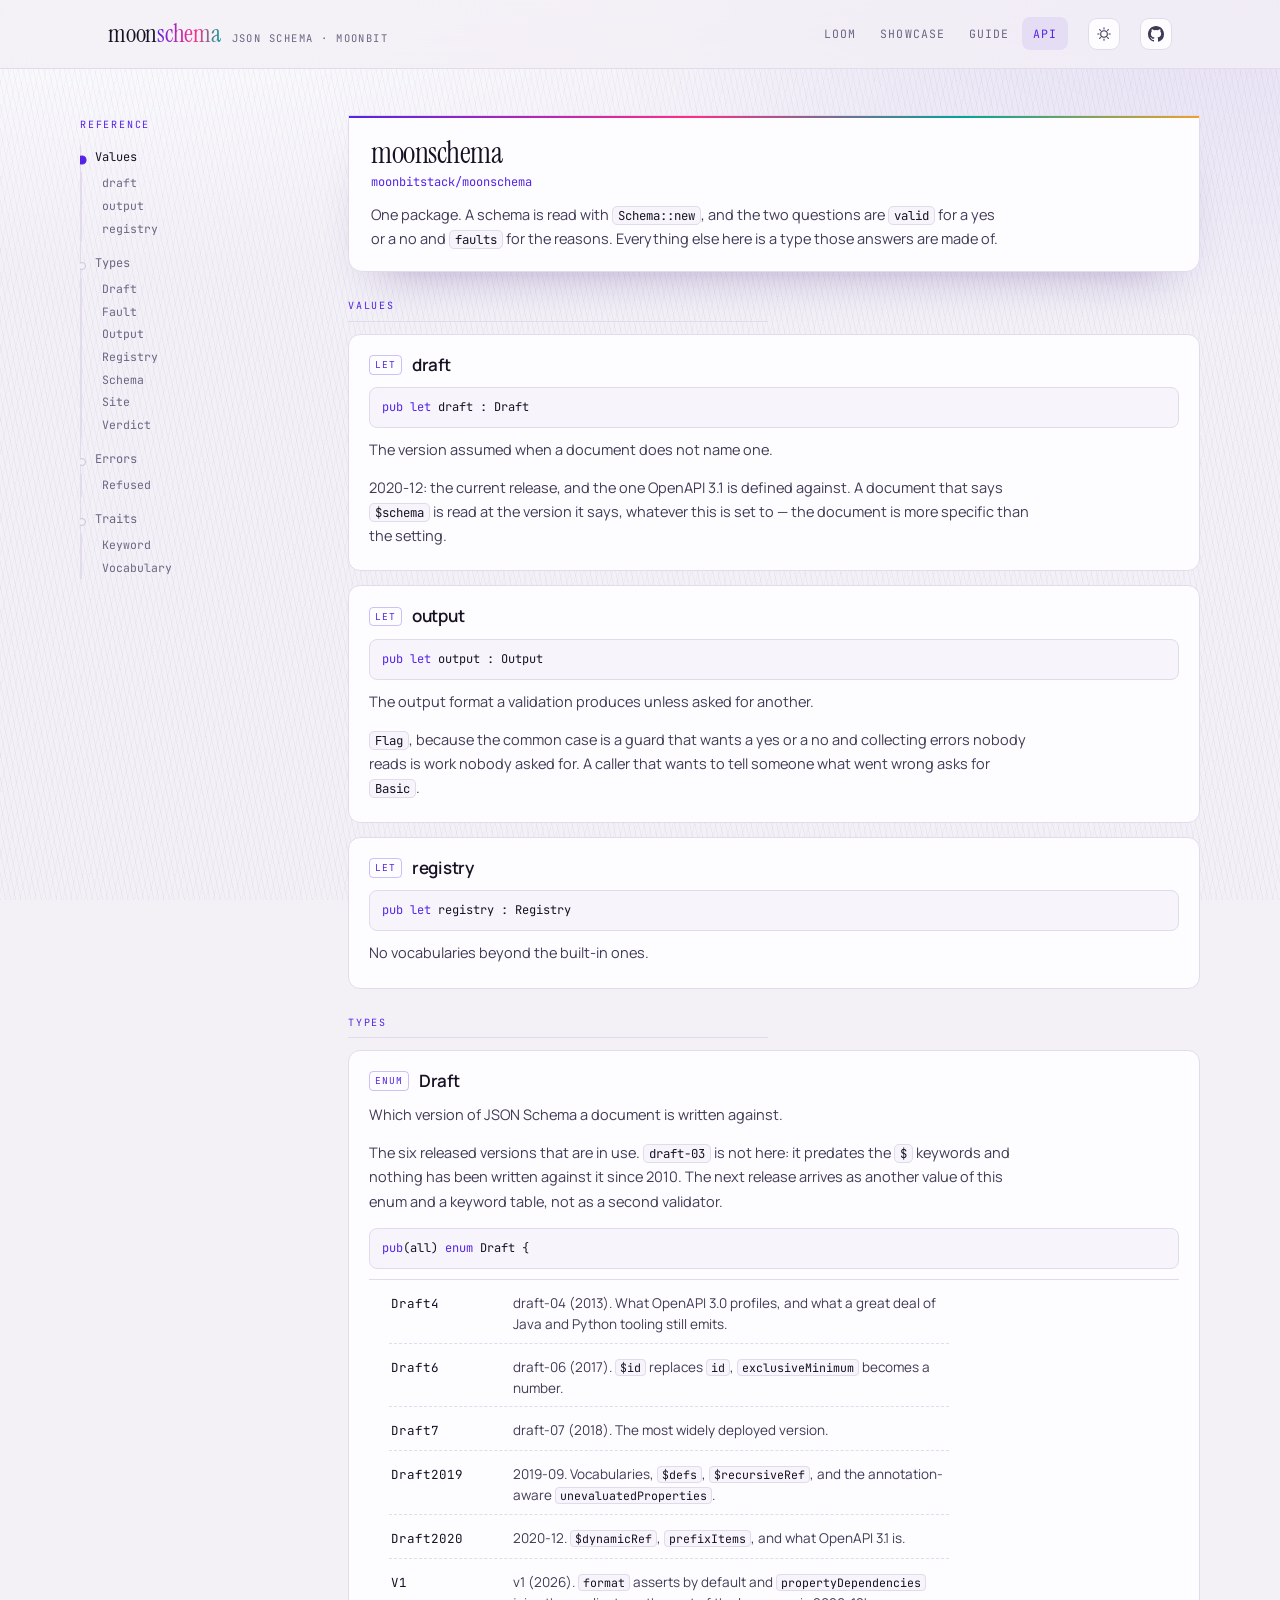
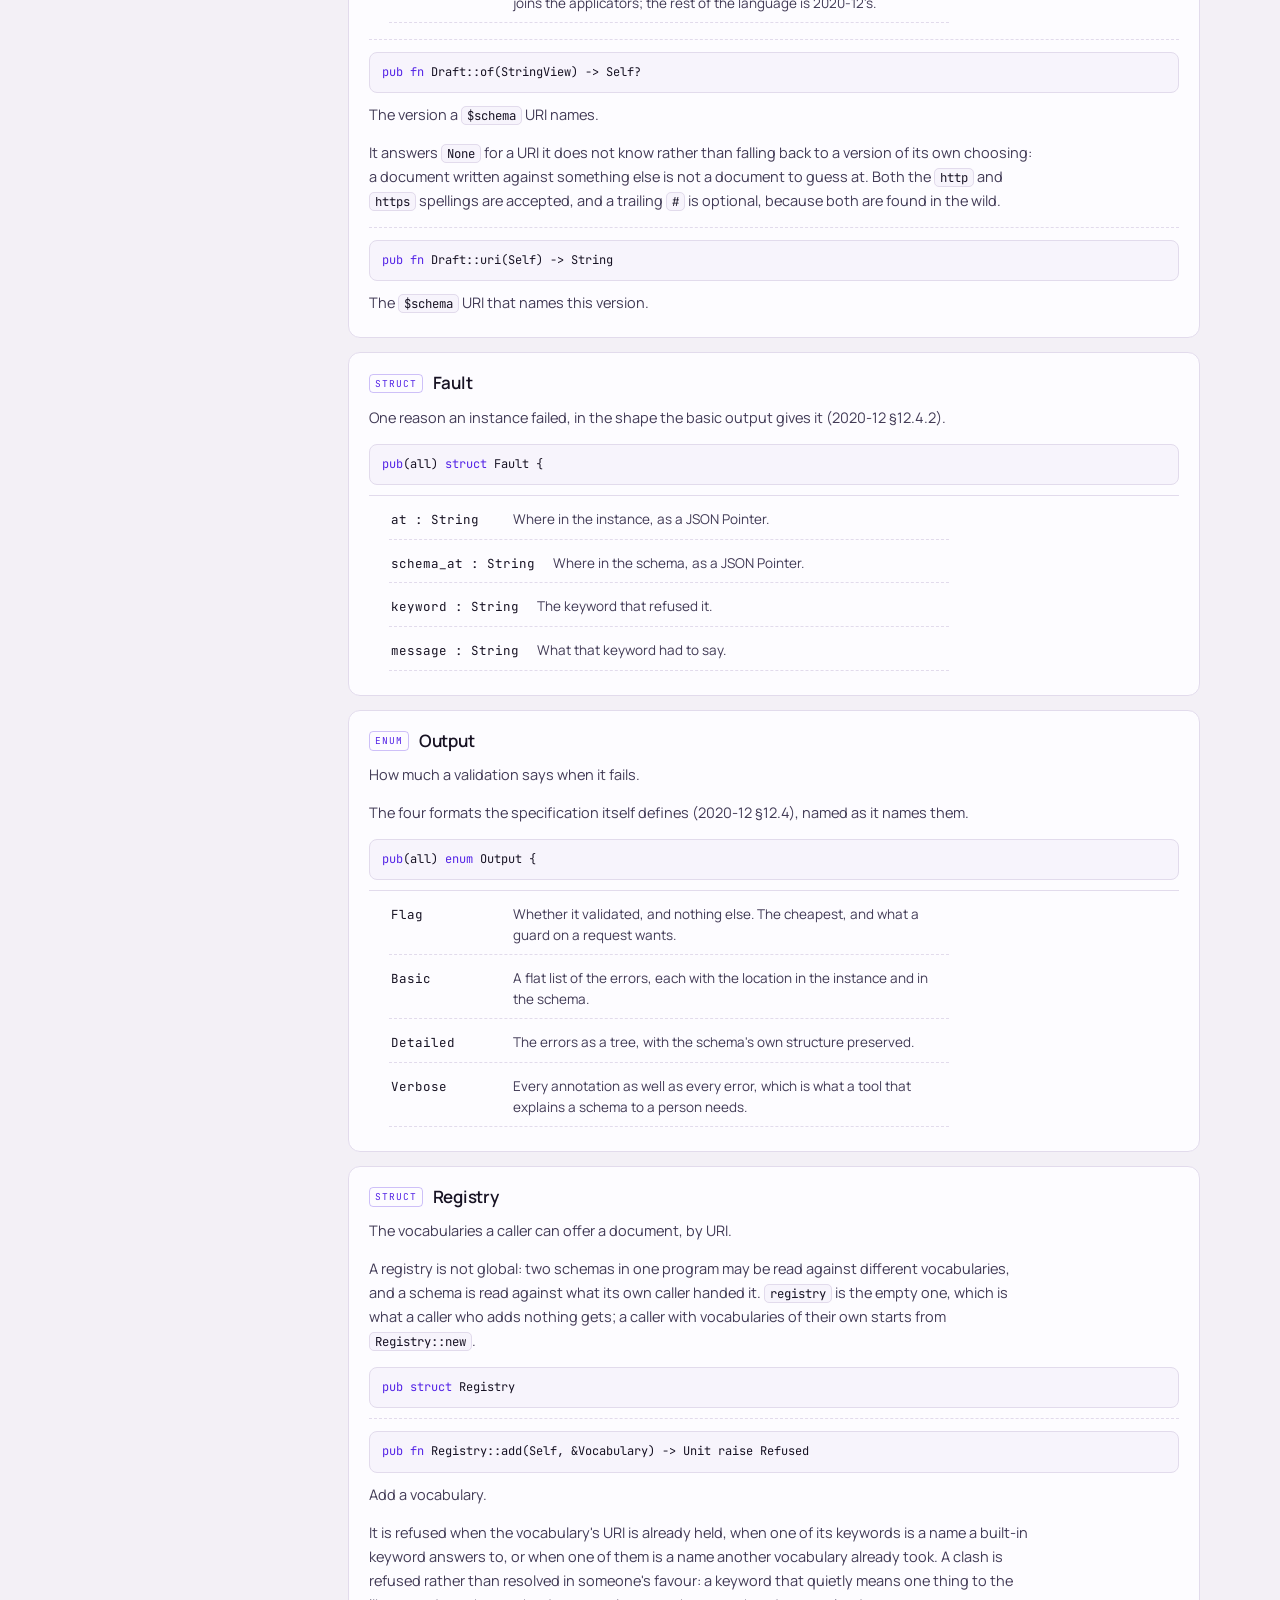
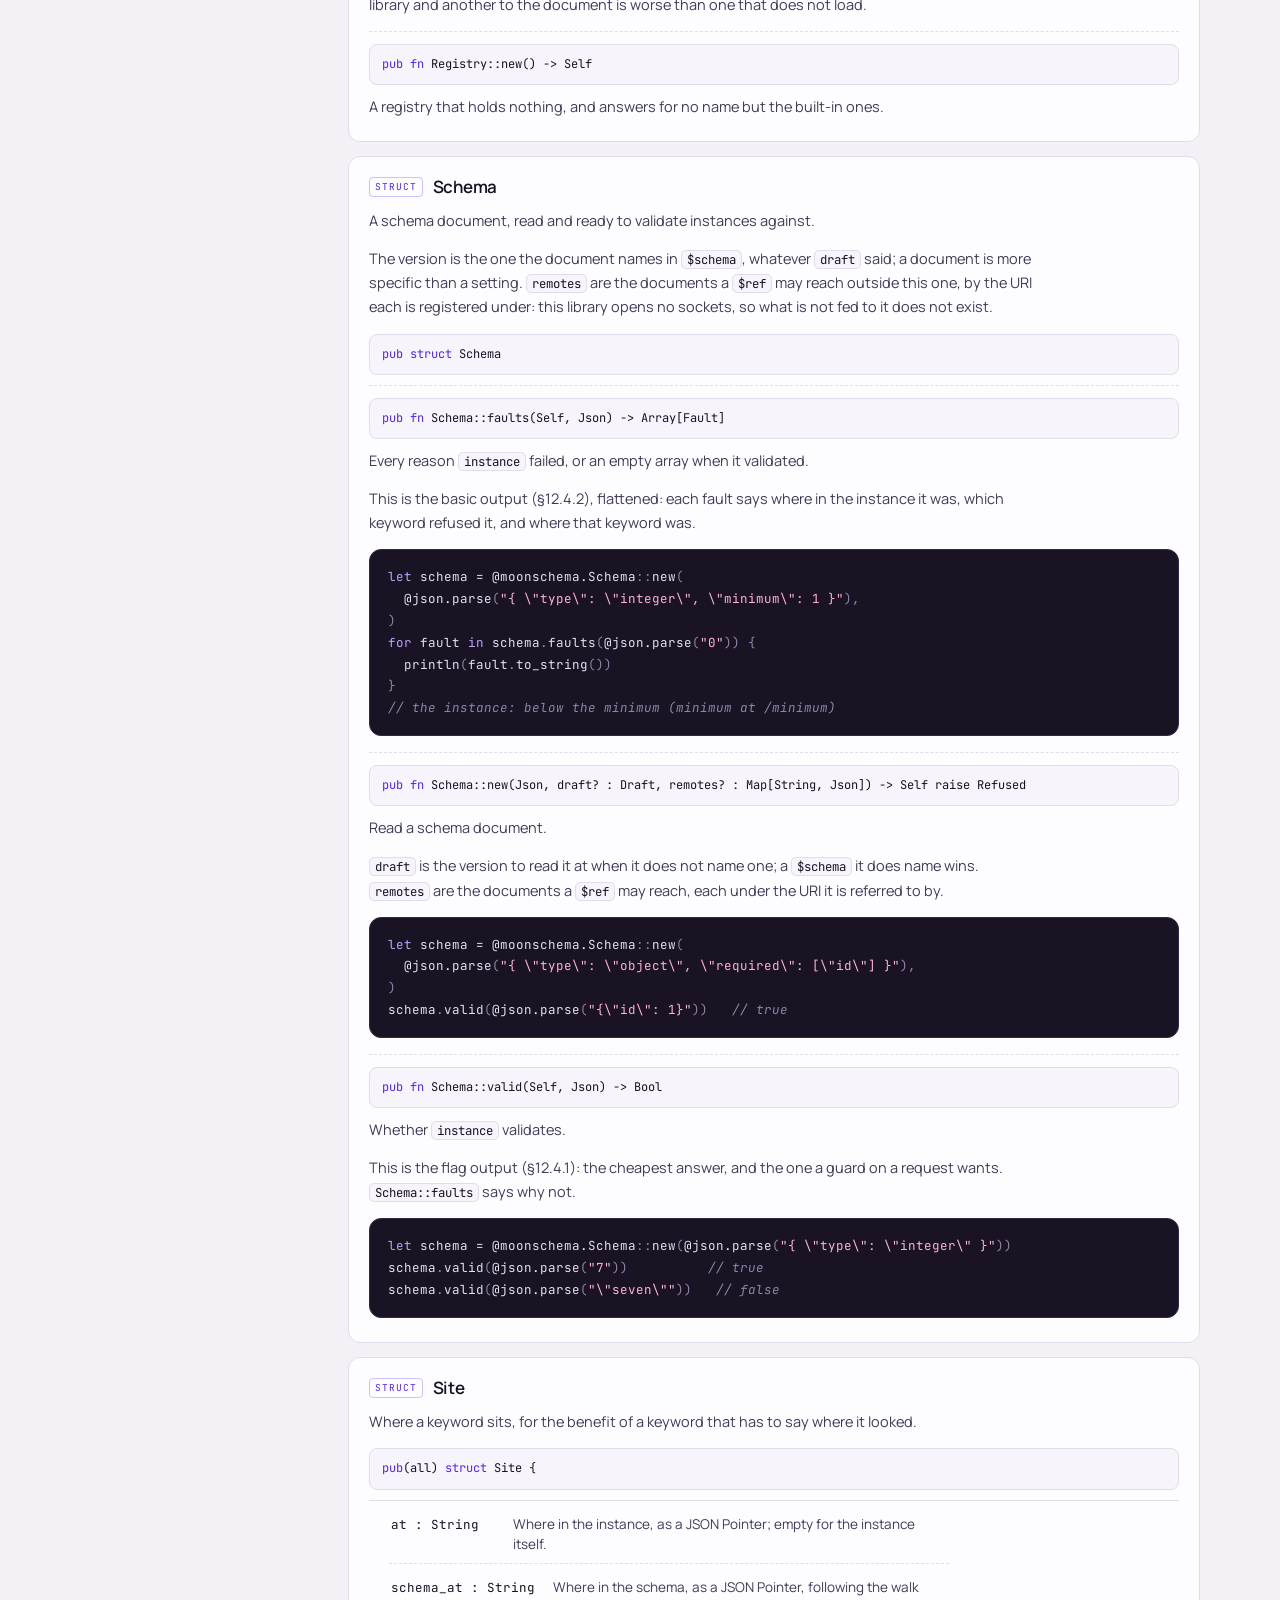
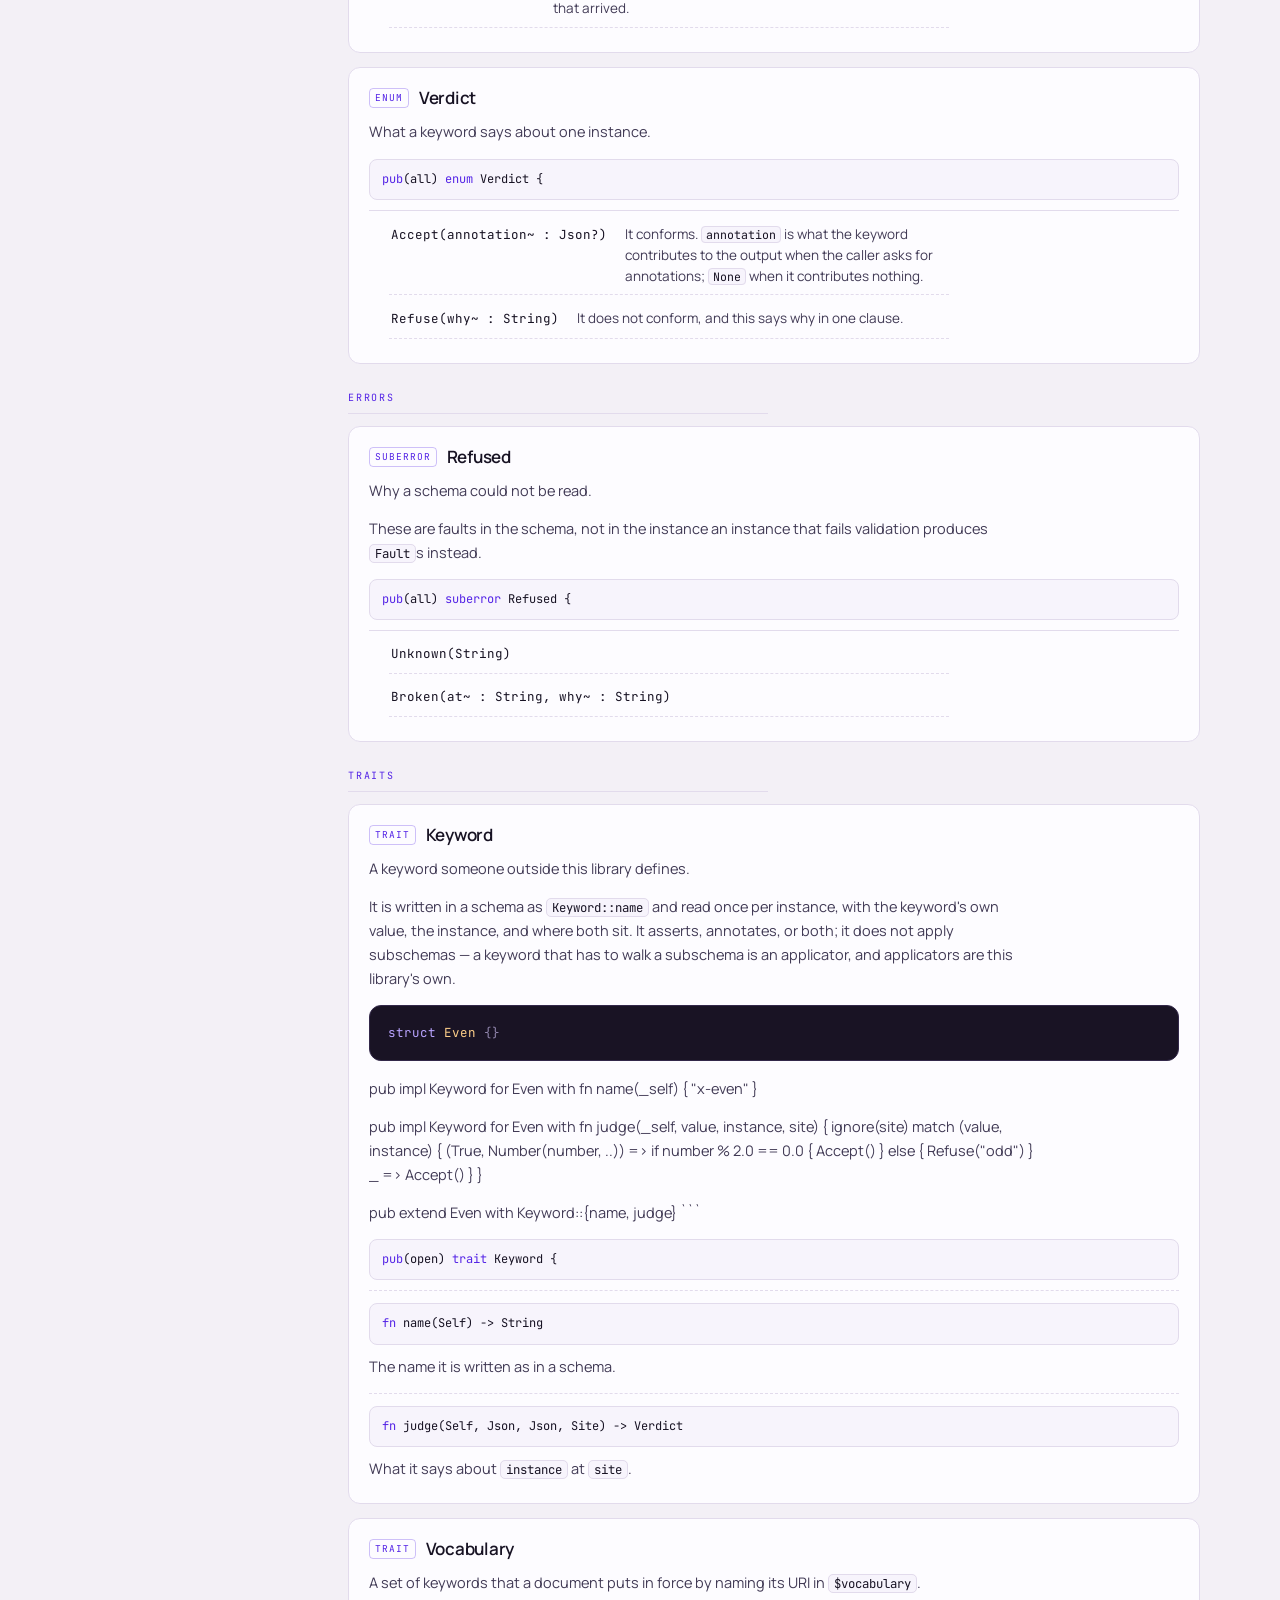
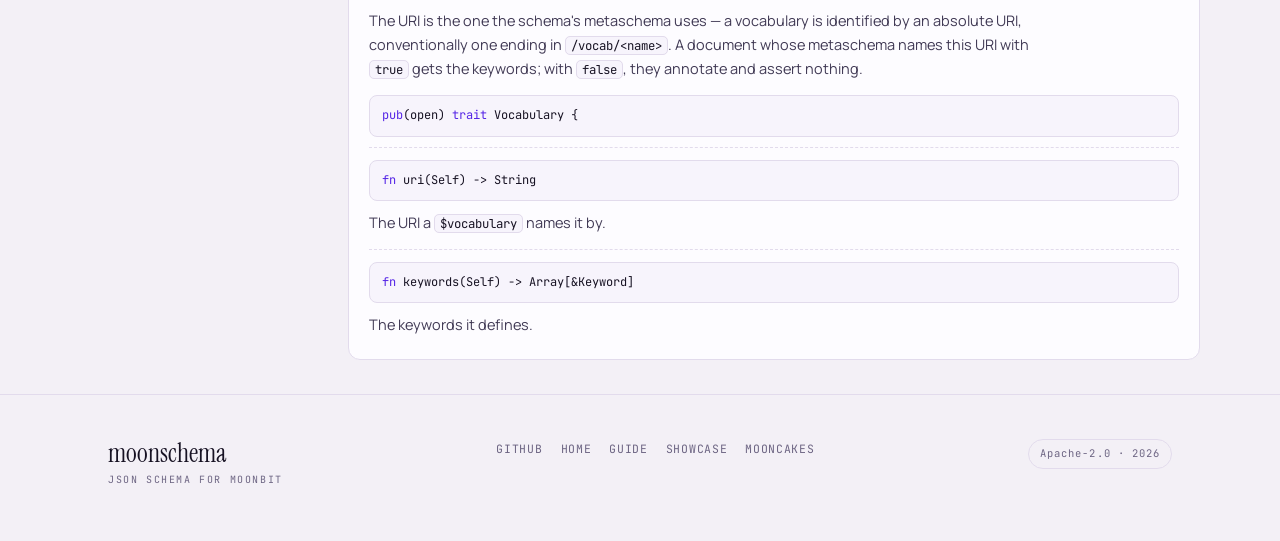
==== docs/api.html @ c01ff057 "feat(moonschema): v1, the release after 2020-12. `Draft::V1`, under both of its IRIs — `https://json" ====
<!doctype html>
<html lang="en">
<head>
<meta charset="utf-8">
<meta name="viewport" content="width=device-width, initial-scale=1">
<title>API reference — moonschema</title>
<meta name="description" content="Every public value, type and method of moonschema, generated from the package interface and its doc comments.">
<link rel="preconnect" href="https://fonts.googleapis.com">
<link rel="preconnect" href="https://fonts.gstatic.com" crossorigin>
<link href="https://fonts.googleapis.com/css2?family=Instrument+Serif:ital@0;1&family=JetBrains+Mono:wght@400;500&family=Manrope:wght@400;500;600&display=swap" rel="stylesheet">
<link rel="icon" href="assets/mark.svg" type="image/svg+xml">
<link rel="stylesheet" href="assets/site.css">
<script type="module" src="assets/scrollbar.js"></script>
<script>try{const t=localStorage.getItem("moonschema-theme");if(t)document.documentElement.dataset.theme=t}catch{}</script>
</head>
<body>

<header class="site">
  <div class="bar">
    <div class="brand">
      <a href="./">moon<i>schema</i></a>
      <small>JSON Schema · MoonBit</small>
    </div>
    <nav class="top" aria-label="Site">
      <a href="./">Loom</a>
      <a href="showcase.html">Showcase</a>
      <a href="guide.html">Guide</a>
      <a href="api.html" aria-current="page">API</a>
    </nav>
    <button class="icon-btn" data-theme-toggle aria-label="Switch theme" title="Switch theme">
      <svg class="sun" viewBox="0 0 24 24" aria-hidden="true"><path d="M12 17a5 5 0 1 1 0-10 5 5 0 0 1 0 10Zm0 2.5v1.8M12 2.7v1.8M21.3 12h-1.8M4.5 12H2.7M18.6 5.4l-1.3 1.3M6.7 17.3l-1.3 1.3M18.6 18.6l-1.3-1.3M6.7 6.7 5.4 5.4" fill="none" stroke="currentColor" stroke-width="1.6" stroke-linecap="round"/></svg>
      <svg class="moon" viewBox="0 0 24 24" aria-hidden="true" hidden><path d="M20 14.5A8.5 8.5 0 0 1 9.5 4a8.5 8.5 0 1 0 10.5 10.5Z" fill="none" stroke="currentColor" stroke-width="1.6" stroke-linejoin="round"/></svg>
    </button>
    <a class="icon-btn" href="https://github.com/moonbitstack/moonschema" aria-label="Source on GitHub" title="Source on GitHub">
      <svg viewBox="0 0 16 16" aria-hidden="true"><path d="M8 0C3.58 0 0 3.58 0 8a8 8 0 0 0 5.47 7.59c.4.07.55-.17.55-.38v-1.33c-2.23.48-2.7-1.07-2.7-1.07-.36-.92-.89-1.17-.89-1.17-.73-.5.06-.49.06-.49.8.06 1.23.83 1.23.83.72 1.22 1.88.87 2.34.66.07-.52.28-.87.5-1.07-1.78-.2-3.65-.89-3.65-3.95 0-.87.31-1.59.82-2.15-.08-.2-.36-1.02.08-2.12 0 0 .67-.21 2.2.82a7.6 7.6 0 0 1 4 0c1.53-1.04 2.2-.82 2.2-.82.44 1.1.16 1.92.08 2.12.51.56.82 1.27.82 2.15 0 3.07-1.87 3.75-3.65 3.95.29.25.54.73.54 1.48v2.2c0 .21.15.46.55.38A8 8 0 0 0 16 8c0-4.42-3.58-8-8-8Z"/></svg>
    </a>
  </div>
</header>

<main class="wrap doc">

  <aside class="toc" aria-label="Contents">
    <p class="label">Reference</p>
    <ol>
<li><a href="#values">Values</a><ol class="sub">
<li><a href="#value-draft">draft</a></li>
<li><a href="#value-output">output</a></li>
<li><a href="#value-registry">registry</a></li>
</ol></li>
<li><a href="#types">Types</a><ol class="sub">
<li><a href="#draft">Draft</a></li>
<li><a href="#fault">Fault</a></li>
<li><a href="#output">Output</a></li>
<li><a href="#registry">Registry</a></li>
<li><a href="#schema">Schema</a></li>
<li><a href="#site">Site</a></li>
<li><a href="#verdict">Verdict</a></li>
</ol></li>
<li><a href="#errors">Errors</a><ol class="sub">
<li><a href="#refused">Refused</a></li>
</ol></li>
<li><a href="#traits">Traits</a><ol class="sub">
<li><a href="#keyword">Keyword</a></li>
<li><a href="#vocabulary">Vocabulary</a></li>
</ol></li>
    </ol>
  </aside>

  <div class="page">

    <div class="api-band">
      <h2>moonschema</h2>
      <div class="route">moonbitstack/moonschema</div>
      <p>
        One package. A schema is read with <code>Schema::new</code>, and the two questions are
        <code>valid</code> for a yes or a no and <code>faults</code> for the reasons. Everything
        else here is a type those answers are made of.
      </p>
    </div>

<div class="kind-group"><p class="g" id="values">Values</p>
<div class="entry" id="value-draft">
<h3><span class="kind">let</span>draft</h3>
<div class="sig"><span class="k">pub</span> <span class="k">let</span> draft : Draft</div>
<p>The version assumed when a document does not name one.</p><p>2020-12: the current release, and the one OpenAPI 3.1 is defined against. A document that says <code>$schema</code> is read at the version it says, whatever this is set to — the document is more specific than the setting.</p>
</div>
<div class="entry" id="value-output">
<h3><span class="kind">let</span>output</h3>
<div class="sig"><span class="k">pub</span> <span class="k">let</span> output : Output</div>
<p>The output format a validation produces unless asked for another.</p><p><code>Flag</code>, because the common case is a guard that wants a yes or a no and collecting errors nobody reads is work nobody asked for. A caller that wants to tell someone what went wrong asks for <code>Basic</code>.</p>
</div>
<div class="entry" id="value-registry">
<h3><span class="kind">let</span>registry</h3>
<div class="sig"><span class="k">pub</span> <span class="k">let</span> registry : Registry</div>
<p>No vocabularies beyond the built-in ones.</p>
</div>
</div>
<div class="kind-group"><p class="g" id="types">Types</p>
<div class="entry" id="draft">
<h3><span class="kind">enum</span>Draft</h3>
<p>Which version of JSON Schema a document is written against.</p><p>The six released versions that are in use. <code>draft-03</code> is not here: it predates the <code>$</code> keywords and nothing has been written against it since 2010. The next release arrives as another value of this enum and a keyword table, not as a second validator.</p>
<div class="sig"><span class="k">pub</span>(all) <span class="k">enum</span> Draft {</div>
<ul class="variants"><li>Draft4<small>draft-04 (2013). What OpenAPI 3.0 profiles, and what a great deal of Java and Python tooling still emits.</small></li><li>Draft6<small>draft-06 (2017). <code>$id</code> replaces <code>id</code>, <code>exclusiveMinimum</code> becomes a number.</small></li><li>Draft7<small>draft-07 (2018). The most widely deployed version.</small></li><li>Draft2019<small>2019-09. Vocabularies, <code>$defs</code>, <code>$recursiveRef</code>, and the annotation-aware <code>unevaluatedProperties</code>.</small></li><li>Draft2020<small>2020-12. <code>$dynamicRef</code>, <code>prefixItems</code>, and what OpenAPI 3.1 is.</small></li><li>V1<small>v1 (2026). <code>format</code> asserts by default and <code>propertyDependencies</code> joins the applicators; the rest of the language is 2020-12's.</small></li></ul>
<div class="member" id="draft-of"><div class="sig"><span class="k">pub</span> <span class="k">fn</span> Draft::of(StringView) -&gt; Self?</div><p>The version a <code>$schema</code> URI names.</p><p>It answers <code>None</code> for a URI it does not know rather than falling back to a version of its own choosing: a document written against something else is not a document to guess at. Both the <code>http</code> and <code>https</code> spellings are accepted, and a trailing <code>#</code> is optional, because both are found in the wild.</p></div>
<div class="member" id="draft-uri"><div class="sig"><span class="k">pub</span> <span class="k">fn</span> Draft::uri(Self) -&gt; String</div><p>The <code>$schema</code> URI that names this version.</p></div>
</div>
<div class="entry" id="fault">
<h3><span class="kind">struct</span>Fault</h3>
<p>One reason an instance failed, in the shape the basic output gives it (2020-12 §12.4.2).</p>
<div class="sig"><span class="k">pub</span>(all) <span class="k">struct</span> Fault {</div>
<ul class="variants"><li>at : String<small>Where in the instance, as a JSON Pointer.</small></li><li>schema_at : String<small>Where in the schema, as a JSON Pointer.</small></li><li>keyword : String<small>The keyword that refused it.</small></li><li>message : String<small>What that keyword had to say.</small></li></ul>
</div>
<div class="entry" id="output">
<h3><span class="kind">enum</span>Output</h3>
<p>How much a validation says when it fails.</p><p>The four formats the specification itself defines (2020-12 §12.4), named as it names them.</p>
<div class="sig"><span class="k">pub</span>(all) <span class="k">enum</span> Output {</div>
<ul class="variants"><li>Flag<small>Whether it validated, and nothing else. The cheapest, and what a guard on a request wants.</small></li><li>Basic<small>A flat list of the errors, each with the location in the instance and in the schema.</small></li><li>Detailed<small>The errors as a tree, with the schema's own structure preserved.</small></li><li>Verbose<small>Every annotation as well as every error, which is what a tool that explains a schema to a person needs.</small></li></ul>
</div>
<div class="entry" id="registry">
<h3><span class="kind">struct</span>Registry</h3>
<p>The vocabularies a caller can offer a document, by URI.</p><p>A registry is not global: two schemas in one program may be read against different vocabularies, and a schema is read against what its own caller handed it. <code>registry</code> is the empty one, which is what a caller who adds nothing gets; a caller with vocabularies of their own starts from <code>Registry::new</code>.</p>
<div class="sig"><span class="k">pub</span> <span class="k">struct</span> Registry</div>
<div class="member" id="registry-add"><div class="sig"><span class="k">pub</span> <span class="k">fn</span> Registry::add(Self, &amp;Vocabulary) -&gt; Unit raise Refused</div><p>Add a vocabulary.</p><p>It is refused when the vocabulary's URI is already held, when one of its keywords is a name a built-in keyword answers to, or when one of them is a name another vocabulary already took. A clash is refused rather than resolved in someone's favour: a keyword that quietly means one thing to the library and another to the document is worse than one that does not load.</p></div>
<div class="member" id="registry-new"><div class="sig"><span class="k">pub</span> <span class="k">fn</span> Registry::new() -&gt; Self</div><p>A registry that holds nothing, and answers for no name but the built-in ones.</p></div>
</div>
<div class="entry" id="schema">
<h3><span class="kind">struct</span>Schema</h3>
<p>A schema document, read and ready to validate instances against.</p><p>The version is the one the document names in <code>$schema</code>, whatever <code>draft</code> said; a document is more specific than a setting. <code>remotes</code> are the documents a <code>$ref</code> may reach outside this one, by the URI each is registered under: this library opens no sockets, so what is not fed to it does not exist.</p>
<div class="sig"><span class="k">pub</span> <span class="k">struct</span> Schema</div>
<div class="member" id="schema-faults"><div class="sig"><span class="k">pub</span> <span class="k">fn</span> Schema::faults(Self, Json) -&gt; Array[Fault]</div><p>Every reason <code>instance</code> failed, or an empty array when it validated.</p><p>This is the basic output (§12.4.2), flattened: each fault says where in the instance it was, which keyword refused it, and where that keyword was.</p><pre data-lang="moonbit">let schema = @moonschema.Schema::new(
  @json.parse("{ \"type\": \"integer\", \"minimum\": 1 }"),
)
for fault in schema.faults(@json.parse("0")) {
  println(fault.to_string())
}
// the instance: below the minimum (minimum at /minimum)</pre></div>
<div class="member" id="schema-new"><div class="sig"><span class="k">pub</span> <span class="k">fn</span> Schema::new(Json, draft? : Draft, remotes? : Map[String, Json]) -&gt; Self raise Refused</div><p>Read a schema document.</p><p><code>draft</code> is the version to read it at when it does not name one; a <code>$schema</code> it does name wins. <code>remotes</code> are the documents a <code>$ref</code> may reach, each under the URI it is referred to by.</p><pre data-lang="moonbit">let schema = @moonschema.Schema::new(
  @json.parse("{ \"type\": \"object\", \"required\": [\"id\"] }"),
)
schema.valid(@json.parse("{\"id\": 1}"))   // true</pre></div>
<div class="member" id="schema-valid"><div class="sig"><span class="k">pub</span> <span class="k">fn</span> Schema::valid(Self, Json) -&gt; Bool</div><p>Whether <code>instance</code> validates.</p><p>This is the flag output (§12.4.1): the cheapest answer, and the one a guard on a request wants. <code>Schema::faults</code> says why not.</p><pre data-lang="moonbit">let schema = @moonschema.Schema::new(@json.parse("{ \"type\": \"integer\" }"))
schema.valid(@json.parse("7"))          // true
schema.valid(@json.parse("\"seven\""))   // false</pre></div>
</div>
<div class="entry" id="site">
<h3><span class="kind">struct</span>Site</h3>
<p>Where a keyword sits, for the benefit of a keyword that has to say where it looked.</p>
<div class="sig"><span class="k">pub</span>(all) <span class="k">struct</span> Site {</div>
<ul class="variants"><li>at : String<small>Where in the instance, as a JSON Pointer; empty for the instance itself.</small></li><li>schema_at : String<small>Where in the schema, as a JSON Pointer, following the walk that arrived.</small></li></ul>
</div>
<div class="entry" id="verdict">
<h3><span class="kind">enum</span>Verdict</h3>
<p>What a keyword says about one instance.</p>
<div class="sig"><span class="k">pub</span>(all) <span class="k">enum</span> Verdict {</div>
<ul class="variants"><li>Accept(annotation~ : Json?)<small>It conforms. <code>annotation</code> is what the keyword contributes to the output when the caller asks for annotations; <code>None</code> when it contributes nothing.</small></li><li>Refuse(why~ : String)<small>It does not conform, and this says why in one clause.</small></li></ul>
</div>
</div>
<div class="kind-group"><p class="g" id="errors">Errors</p>
<div class="entry" id="refused">
<h3><span class="kind">suberror</span>Refused</h3>
<p>Why a schema could not be read.</p><p>These are faults in the schema, not in the instance an instance that fails validation produces <code>Fault</code>s instead.</p>
<div class="sig"><span class="k">pub</span>(all) <span class="k">suberror</span> Refused {</div>
<ul class="variants"><li>Unknown(String)</li><li>Broken(at~ : String, why~ : String)</li></ul>
</div>
</div>
<div class="kind-group"><p class="g" id="traits">Traits</p>
<div class="entry" id="keyword">
<h3><span class="kind">trait</span>Keyword</h3>
<p>A keyword someone outside this library defines.</p><p>It is written in a schema as <code>Keyword::name</code> and read once per instance, with the keyword's own value, the instance, and where both sit. It asserts, annotates, or both; it does not apply subschemas — a keyword that has to walk a subschema is an applicator, and applicators are this library's own.</p><pre data-lang="moonbit">struct Even {}</pre><p>pub impl Keyword for Even with fn name(_self) { "x-even" }</p><p>pub impl Keyword for Even with fn judge(_self, value, instance, site) { ignore(site) match (value, instance) { (True, Number(number, ..)) =&gt; if number % 2.0 == 0.0 { Accept() } else { Refuse("odd") } _ =&gt; Accept() } }</p><p>pub extend Even with Keyword::{name, judge} ```</p>
<div class="sig"><span class="k">pub</span>(open) <span class="k">trait</span> Keyword {</div>
<div class="member" id="keyword-name"><div class="sig"><span class="k">fn</span> name(Self) -&gt; String</div><p>The name it is written as in a schema.</p></div>
<div class="member" id="keyword-judge"><div class="sig"><span class="k">fn</span> judge(Self, Json, Json, Site) -&gt; Verdict</div><p>What it says about <code>instance</code> at <code>site</code>.</p></div>
</div>
<div class="entry" id="vocabulary">
<h3><span class="kind">trait</span>Vocabulary</h3>
<p>A set of keywords that a document puts in force by naming its URI in <code>$vocabulary</code>.</p><p>The URI is the one the schema's metaschema uses — a vocabulary is identified by an absolute URI, conventionally one ending in <code>/vocab/&lt;name&gt;</code>. A document whose metaschema names this URI with <code>true</code> gets the keywords; with <code>false</code>, they annotate and assert nothing.</p>
<div class="sig"><span class="k">pub</span>(open) <span class="k">trait</span> Vocabulary {</div>
<div class="member" id="vocabulary-uri"><div class="sig"><span class="k">fn</span> uri(Self) -&gt; String</div><p>The URI a <code>$vocabulary</code> names it by.</p></div>
<div class="member" id="vocabulary-keywords"><div class="sig"><span class="k">fn</span> keywords(Self) -&gt; Array[&amp;Keyword]</div><p>The keywords it defines.</p></div>
</div>
</div>

  </div>
</main>

<footer class="site">
  <div class="wrap foot">
    <div><div class="mark">moonschema<small>JSON Schema for MoonBit</small></div></div>
    <nav aria-label="Footer">
      <a href="https://github.com/moonbitstack/moonschema">GitHub</a>
      <a href="./">Home</a>
      <a href="guide.html">Guide</a>
      <a href="showcase.html">Showcase</a>
      <a href="https://mooncakes.io/docs/moonbitstack/moonschema">mooncakes</a>
    </nav>
    <div class="stamp">Apache-2.0 · <span data-year>2026</span></div>
  </div>
</footer>

<script type="module" src="assets/page.js"></script>
</body>
</html>
---- docs/assets/site.css ----
/* moonschema — the silk sheet.
   One stylesheet for every page: the ground is a woven cloth, the cards are
   cloth panels with a selvedge, the code is inked silk. Light by default, a
   second set of values for dark. */

/* ---------------------------------------------------------------- the palette */

:root{
  /* ground and cloth */
  --ground:#f3f0f6;
  --ground-2:#e9e3f0;
  --cloth:#fdfcff;
  --cloth-2:#f7f4fc;
  --ink:#171223;
  --ink-2:#413a55;
  --ink-3:#6d6583;

  /* hairline threads */
  --thread:#e2dbec;
  --thread-2:#cec4dd;

  /* the bright side of nylon */
  --violet:#5424e6;
  --violet-deep:#33119c;
  --rose:#ff2d87;
  --teal:#00a598;
  --amber:#f0a02a;

  /* the two answers */
  --pass:#0a9282;
  --fail:#d81f66;

  /* code cloth */
  --ink-cloth:#191324;
  --ink-cloth-2:#221a30;
  --ink-line:#33284a;
  --code:#e6dff5;
  --code-com:#8f84ab;
  --code-str:#ffb3d3;
  --code-key:#b9a4ff;
  --code-num:#7fe0d2;
  --code-fn:#ffd08a;

  --weave-a:rgba(84,36,230,.045);
  --weave-b:rgba(0,165,152,.035);
  --sheen:rgba(255,255,255,.9);
  --shadow:0 26px 50px -32px rgba(52,18,120,.42);
  --shadow-lift:0 34px 60px -30px rgba(52,18,120,.5);

  --display:"Instrument Serif",Georgia,"Songti SC","Times New Roman",serif;
  --sans:"Manrope",system-ui,-apple-system,"Segoe UI","Noto Sans SC",sans-serif;
  --mono:"JetBrains Mono",ui-monospace,SFMono-Regular,Menlo,"Noto Sans Mono CJK SC",monospace;

  --wrap:1120px;
  --r:14px;
}

@media (prefers-color-scheme: dark){
  :root:not([data-theme="light"]){
    --ground:#0c0912;
    --ground-2:#120d1c;
    --cloth:#171120;
    --cloth-2:#1d1629;
    --ink:#f3effc;
    --ink-2:#cec7e2;
    --ink-3:#8f87a6;
    --thread:#2a2239;
    --thread-2:#3b3054;
    --violet:#a184ff;
    --violet-deep:#c9b6ff;
    --rose:#ff62a4;
    --teal:#35d9c6;
    --amber:#ffbf5c;
    --pass:#3ad6bd;
    --fail:#ff6a9c;
    --ink-cloth:#0f0b17;
    --ink-cloth-2:#161020;
    --ink-line:#2b2340;
    --code:#e9e3f8;
    --weave-a:rgba(161,132,255,.06);
    --weave-b:rgba(53,217,198,.04);
    --sheen:rgba(255,255,255,.05);
    --shadow:0 26px 50px -30px rgba(0,0,0,.7);
    --shadow-lift:0 34px 60px -28px rgba(0,0,0,.8);
  }
}

:root[data-theme="dark"]{
  --ground:#0c0912;
  --ground-2:#120d1c;
  --cloth:#171120;
  --cloth-2:#1d1629;
  --ink:#f3effc;
  --ink-2:#cec7e2;
  --ink-3:#8f87a6;
  --thread:#2a2239;
  --thread-2:#3b3054;
  --violet:#a184ff;
  --violet-deep:#c9b6ff;
  --rose:#ff62a4;
  --teal:#35d9c6;
  --amber:#ffbf5c;
  --pass:#3ad6bd;
  --fail:#ff6a9c;
  --ink-cloth:#0f0b17;
  --ink-cloth-2:#161020;
  --ink-line:#2b2340;
  --code:#e9e3f8;
  --weave-a:rgba(161,132,255,.06);
  --weave-b:rgba(53,217,198,.04);
  --sheen:rgba(255,255,255,.05);
  --shadow:0 26px 50px -30px rgba(0,0,0,.7);
  --shadow-lift:0 34px 60px -28px rgba(0,0,0,.8);
}

/* ------------------------------------------------------------ base and cloth */

*{box-sizing:border-box}
[hidden]{display:none !important}

/* Chrome ignores ::-webkit-scrollbar once scrollbar-color is set, so the
   standard properties are kept to engines that have no pseudo-elements. */
@supports not selector(::-webkit-scrollbar){
  html{scrollbar-width:thin;scrollbar-color:var(--violet) var(--ground-2)}
  pre{scrollbar-width:thin;scrollbar-color:var(--ink-line) transparent}
}
::-webkit-scrollbar{width:11px;height:11px}
::-webkit-scrollbar-track{background:var(--ground-2);border-radius:11px}
::-webkit-scrollbar-thumb{
  border-radius:11px;
  border:3px solid var(--ground-2);
  background:linear-gradient(160deg,var(--violet),var(--rose) 55%,var(--teal));
  background-attachment:local;
}
::-webkit-scrollbar-thumb:hover{background:linear-gradient(160deg,var(--violet-deep),var(--rose))}
::-webkit-scrollbar-button{display:none}
::-webkit-scrollbar-corner{background:transparent}
/* Inside the page a scrollbar is furniture, not decoration: the loud one is the
   page's own, and a second one beside a list of contents competes with the
   coloured edges the design uses on purpose. */
.toc::-webkit-scrollbar,
.pane textarea::-webkit-scrollbar,
.sig::-webkit-scrollbar,
.table-cloth::-webkit-scrollbar,
.figure::-webkit-scrollbar{width:10px;height:10px}
.toc::-webkit-scrollbar-track,
.pane textarea::-webkit-scrollbar-track,
.sig::-webkit-scrollbar-track,
.table-cloth::-webkit-scrollbar-track,
.figure::-webkit-scrollbar-track{background:transparent}
.toc::-webkit-scrollbar-thumb,
.pane textarea::-webkit-scrollbar-thumb,
.sig::-webkit-scrollbar-thumb,
.table-cloth::-webkit-scrollbar-thumb,
.figure::-webkit-scrollbar-thumb{
  background:var(--thread-2);
  border:3px solid transparent;
  background-clip:content-box;
  border-radius:10px;
}
.toc::-webkit-scrollbar-thumb:hover,
.pane textarea::-webkit-scrollbar-thumb:hover,
.sig::-webkit-scrollbar-thumb:hover,
.table-cloth::-webkit-scrollbar-thumb:hover,
.figure::-webkit-scrollbar-thumb:hover{background:var(--ink-3);background-clip:content-box}

pre::-webkit-scrollbar{height:10px;width:10px}
pre::-webkit-scrollbar-track{background:transparent}
pre::-webkit-scrollbar-thumb{
  background:linear-gradient(90deg,var(--ink-line),var(--violet));
  border:2px solid var(--ink-cloth);
}

html{scroll-behavior:smooth;scroll-padding-top:86px}
@media (prefers-reduced-motion:reduce){
  html{scroll-behavior:auto}
  *{animation-duration:.001ms !important;transition-duration:.001ms !important}
}

body{
  margin:0;
  overflow-x:clip;
  color:var(--ink);
  font-family:var(--sans);
  font-size:16.5px;
  line-height:1.66;
  background:var(--ground);
  -webkit-font-smoothing:antialiased;
  text-rendering:optimizeLegibility;
}

/* The weave: two sets of hairlines a twelfth off the vertical, crossed. They
   read as thread at arm's length and vanish into the ground up close. */
body::before{
  content:"";
  position:fixed;
  inset:0;
  z-index:0;
  pointer-events:none;
  background-image:
    repeating-linear-gradient(78deg,var(--weave-a) 0 1px,transparent 1px 5px),
    repeating-linear-gradient(-78deg,var(--weave-b) 0 1px,transparent 1px 7px),
    radial-gradient(120% 70% at 12% -8%,var(--sheen) 0%,transparent 58%);
}
body::after{
  content:"";
  position:fixed;
  inset:0;
  z-index:0;
  pointer-events:none;
  background:radial-gradient(90% 60% at 100% 0%,color-mix(in oklab,var(--violet) 7%,transparent) 0%,transparent 60%);
}

main,header.site,footer.site{position:relative;z-index:1}

a{color:var(--violet);text-decoration:none;text-underline-offset:3px}
a:hover{text-decoration:underline}
h1,h2,h3,h4{margin:0;font-weight:400;letter-spacing:-.015em}
p{margin:0 0 14px}
strong{font-weight:600}
code{font-family:var(--mono);font-size:.87em}
.mono{font-family:var(--mono)}

.wrap{max-width:var(--wrap);margin:0 auto;padding:0 28px}

/* ------------------------------------------------------------------- the bar */

header.site{
  position:sticky;
  top:0;
  z-index:40;
  background:color-mix(in oklab,var(--ground) 82%,transparent);
  border-bottom:1px solid var(--thread);
  backdrop-filter:blur(14px) saturate(1.4);
}
.bar{
  max-width:var(--wrap);
  margin:0 auto;
  padding:13px 28px;
  display:flex;
  align-items:center;
  gap:20px;
}
.brand{display:flex;align-items:baseline;gap:11px;margin-right:auto;min-width:0}
.brand a{
  font-family:var(--display);
  font-size:25px;
  letter-spacing:-.01em;
  color:var(--ink);
  white-space:nowrap;
}
.brand a:hover{text-decoration:none}
.brand a i{
  font-style:normal;
  background:linear-gradient(96deg,var(--violet),var(--rose) 60%,var(--teal));
  -webkit-background-clip:text;
  background-clip:text;
  color:transparent;
}
.brand small{
  font-family:var(--mono);
  font-size:10.5px;
  letter-spacing:.14em;
  text-transform:uppercase;
  color:var(--ink-3);
  white-space:nowrap;
}
nav.top{display:flex;align-items:center;gap:2px;flex-wrap:wrap}
nav.top a{
  font-family:var(--mono);
  font-size:11.5px;
  letter-spacing:.09em;
  text-transform:uppercase;
  color:var(--ink-3);
  padding:7px 11px;
  border-radius:8px;
  transition:color .18s,background .18s;
}
nav.top a:hover{color:var(--ink);background:var(--cloth-2);text-decoration:none}
nav.top a[aria-current="page"]{color:var(--violet);background:color-mix(in oklab,var(--violet) 8%,transparent)}
.icon-btn{
  display:inline-flex;
  align-items:center;
  justify-content:center;
  width:32px;height:32px;
  border:1px solid var(--thread);
  border-radius:9px;
  color:var(--ink-2);
  background:var(--cloth);
  cursor:pointer;
  padding:0;
  transition:border-color .18s,color .18s,transform .18s;
}
.icon-btn:hover{border-color:var(--violet);color:var(--violet);transform:translateY(-1px);text-decoration:none}
.icon-btn svg{width:16px;height:16px;fill:currentColor}

/* ------------------------------------------------------------------ headings */

.eyebrow{
  font-family:var(--mono);
  font-size:10.5px;
  letter-spacing:.22em;
  text-transform:uppercase;
  color:var(--violet);
  margin:0 0 14px;
  display:flex;
  align-items:center;
  gap:10px;
}
.eyebrow::after{
  content:"";
  flex:1;
  height:1px;
  background:linear-gradient(90deg,var(--thread-2),transparent);
}
h2.display{
  font-family:var(--display);
  font-size:clamp(30px,3.7vw,42px);
  line-height:1.06;
  margin:0 0 12px;
}
.sec-intro{color:var(--ink-2);max-width:66ch;margin:0 0 26px}
section{padding:70px 0;border-top:1px solid var(--thread);position:relative}
section:first-of-type{border-top:0}

/* --------------------------------------------------------------------- hero */

.hero{padding:66px 0 44px;overflow:clip}
.hero-grid{display:grid;grid-template-columns:minmax(0,1.15fr) minmax(0,.85fr);gap:44px;align-items:center}
.hero h1{
  font-family:var(--display);
  font-size:clamp(46px,6.2vw,76px);
  line-height:.98;
  letter-spacing:-.028em;
  margin:0 0 20px;
}
.hero h1 em{
  font-style:italic;
  background:linear-gradient(100deg,var(--violet) 10%,var(--rose) 48%,var(--amber) 72%,var(--teal) 96%);
  -webkit-background-clip:text;
  background-clip:text;
  color:transparent;
}
.hero .lede{font-size:18.5px;color:var(--ink-2);max-width:54ch;margin:0 0 24px}
.hero .lede b{color:var(--ink);font-weight:600}
.install{
  display:inline-flex;
  align-items:center;
  gap:10px;
  font-family:var(--mono);
  font-size:13px;
  padding:10px 14px;
  border:1px solid var(--thread);
  border-radius:10px;
  background:var(--cloth);
  color:var(--ink);
  box-shadow:var(--shadow);
  margin:0 10px 12px 0;
}
.install .sigil{color:var(--violet)}
.install button{
  font-family:var(--mono);
  font-size:10px;
  letter-spacing:.12em;
  text-transform:uppercase;
  color:var(--ink-3);
  background:none;
  border:1px solid var(--thread);
  border-radius:6px;
  padding:3px 7px;
  cursor:pointer;
}
.install button:hover{color:var(--violet);border-color:var(--violet)}
.cta{display:flex;gap:10px;flex-wrap:wrap;margin-top:6px}
.btn{
  display:inline-flex;
  align-items:center;
  gap:9px;
  font-family:var(--mono);
  font-size:12px;
  letter-spacing:.08em;
  text-transform:uppercase;
  padding:12px 18px;
  border-radius:10px;
  border:1px solid var(--ink);
  background:var(--ink);
  color:var(--ground);
  transition:transform .18s,box-shadow .18s;
}
.btn:hover{text-decoration:none;transform:translateY(-2px);box-shadow:var(--shadow-lift)}
.btn.ghost{background:transparent;color:var(--ink);border-color:var(--thread-2)}
.btn.ghost:hover{border-color:var(--violet);color:var(--violet)}
.btn .arrow{font-family:var(--sans);transform:translateY(-1px)}

/* the ornament: a bolt of cloth, with two threads picked out */
.loom-art{position:relative;height:340px}
.loom-art .field{
  position:absolute;
  inset:-6% -6%;
  background:
    repeating-linear-gradient(88deg,color-mix(in oklab,var(--violet) 34%,transparent) 0 1px,transparent 1px 6px),
    repeating-linear-gradient(92deg,color-mix(in oklab,var(--teal) 24%,transparent) 0 1px,transparent 1px 17px);
  mask-image:radial-gradient(74% 66% at 48% 44%,#000 0 46%,transparent 86%);
}
.loom-art::after{
  content:"";
  position:absolute;
  inset:0;
  background:linear-gradient(104deg,transparent 28%,color-mix(in oklab,#fff 26%,transparent) 44%,transparent 62%);
  mask-image:radial-gradient(70% 70% at 50% 50%,#000,transparent 78%);
  opacity:.55;
  pointer-events:none;
}
.loom-art svg{position:relative;width:100%;height:100%;display:block;overflow:visible}

/* ------------------------------------------------------------- the playground */

.loom-controls{display:flex;gap:8px;flex-wrap:wrap;align-items:center;margin:0 0 16px}
.chip-btn{
  font-family:var(--mono);
  font-size:11.5px;
  letter-spacing:.06em;
  padding:7px 12px;
  border-radius:8px;
  border:1px solid var(--thread);
  background:var(--cloth);
  color:var(--ink-2);
  cursor:pointer;
  transition:border-color .16s,color .16s,background .16s;
}
.chip-btn:hover{border-color:var(--violet);color:var(--violet)}
.chip-btn[aria-pressed="true"]{
  background:color-mix(in oklab,var(--violet) 10%,var(--cloth));
  border-color:color-mix(in oklab,var(--violet) 45%,var(--thread));
  color:var(--violet);
}
.loom-hint{font-family:var(--mono);font-size:11px;letter-spacing:.05em;color:var(--ink-3);margin-left:auto}
.engine{
  display:inline-flex;
  align-items:center;
  gap:7px;
  font-family:var(--mono);
  font-size:10px;
  letter-spacing:.14em;
  text-transform:uppercase;
  color:var(--ink-3);
  margin-left:auto;
}
.engine::before{
  content:"";
  width:6px;height:6px;border-radius:50%;
  background:var(--thread-2);
  transition:background .3s,box-shadow .3s;
}
.engine[data-state="live"]{color:var(--pass)}
.engine[data-state="live"]::before{background:var(--pass);box-shadow:0 0 0 3px color-mix(in oklab,var(--pass) 16%,transparent)}

.loom{
  display:grid;
  grid-template-columns:1fr 1fr;
  gap:0;
  border:1px solid var(--thread);
  border-radius:var(--r);
  background:var(--cloth);
  box-shadow:var(--shadow);
  overflow:hidden;
  position:relative;
}
.pane{min-width:0;display:flex;flex-direction:column;overflow:hidden}
.pane + .pane{border-left:1px dashed var(--thread-2)}
.pane-head{
  display:flex;
  align-items:center;
  gap:10px;
  padding:10px 14px;
  border-bottom:1px solid var(--thread);
  background:var(--cloth-2);
}
.pane-head .tag{
  font-family:var(--mono);
  font-size:10px;
  letter-spacing:.18em;
  text-transform:uppercase;
  color:var(--violet);
}
.pane-head .name{font-family:var(--mono);font-size:12px;color:var(--ink-2)}
.pane-head .dot{
  width:7px;height:7px;border-radius:50%;
  background:var(--thread-2);
  margin-left:auto;
  flex:none;
}
.pane-head .dot.live{background:var(--pass);box-shadow:0 0 0 3px color-mix(in oklab,var(--pass) 18%,transparent)}
.editor{position:relative;display:grid;grid-template-columns:auto minmax(0,1fr);min-height:246px;min-width:0}
.gutter{
  font-family:var(--mono);
  font-size:12.5px;
  line-height:1.72;
  padding:14px 8px 14px 12px;
  text-align:right;
  color:var(--ink-3);
  background:var(--cloth-2);
  border-right:1px solid var(--thread);
  user-select:none;
  overflow:hidden;
  white-space:pre;
}
.pane textarea{
  min-width:0;
  font-family:var(--mono);
  font-size:12.5px;
  line-height:1.72;
  border:0;
  outline:0;
  resize:none;
  padding:14px 16px;
  background:var(--cloth);
  color:var(--ink);
  tab-size:2;
  white-space:pre;
  overflow:auto;
  min-height:246px;
  width:100%;
}
.pane textarea::selection{background:color-mix(in oklab,var(--violet) 25%,transparent)}
.pane textarea:focus-visible{background:color-mix(in oklab,var(--violet) 3%,var(--cloth))}

.verdict{
  border-top:1px solid var(--thread);
  background:var(--cloth-2);
  padding:14px 16px 16px;
}
.verdict-head{display:flex;align-items:center;gap:12px;flex-wrap:wrap;margin-bottom:10px}
.said{
  display:inline-flex;
  align-items:center;
  gap:8px;
  font-family:var(--mono);
  font-size:11px;
  letter-spacing:.16em;
  text-transform:uppercase;
  padding:6px 12px;
  border-radius:99px;
  border:1px solid currentColor;
}
.said.pass{color:var(--pass);background:color-mix(in oklab,var(--pass) 9%,transparent)}
.said.fail{color:var(--fail);background:color-mix(in oklab,var(--fail) 9%,transparent)}
.said.err{color:var(--amber);background:color-mix(in oklab,var(--amber) 12%,transparent)}
.said span{width:6px;height:6px;border-radius:50%;background:currentColor}
.verdict .meta{font-family:var(--mono);font-size:11px;color:var(--ink-3);letter-spacing:.05em}
.verdict .meta b{color:var(--ink-2);font-weight:500}
.faults{list-style:none;margin:0;padding:0;display:grid;gap:6px}
.fault{
  display:grid;
  grid-template-columns:auto 1fr;
  gap:4px 12px;
  padding:9px 12px;
  border:1px solid var(--thread);
  border-left:2px solid var(--fail);
  /* the bar is on the left, so the two corners on that side stay square */
  border-radius:0 8px 8px 0;
  background:var(--cloth);
  animation:slide-in .26s ease both;
}
.fault .kw{
  font-family:var(--mono);
  font-size:11px;
  letter-spacing:.03em;
  color:var(--fail);
  border:1px solid color-mix(in oklab,var(--fail) 30%,transparent);
  border-radius:5px;
  padding:1px 6px;
  height:fit-content;
  white-space:nowrap;
}
.fault .msg{font-size:13.5px;color:var(--ink);line-height:1.45}
.fault .where{
  grid-column:2;
  font-family:var(--mono);
  font-size:11px;
  color:var(--ink-3);
  display:flex;
  gap:14px;
  flex-wrap:wrap;
}
.fault .where b{color:var(--ink-2);font-weight:500}
.fault .where .ptr{
  background:color-mix(in oklab,var(--violet) 8%,transparent);
  border-radius:4px;
  padding:0 4px;
}
.silent{
  font-family:var(--mono);
  font-size:12.5px;
  color:var(--pass);
}
@keyframes slide-in{
  from{opacity:0;transform:translateY(-3px)}
  to{opacity:1;transform:none}
}
.loom-note{
  font-family:var(--mono);
  font-size:11px;
  color:var(--ink-3);
  letter-spacing:.04em;
  margin:12px 0 0;
}

/* ------------------------------------------------------------------- numbers */

.numbers{display:grid;grid-template-columns:repeat(4,1fr);gap:1px;background:var(--thread);border:1px solid var(--thread);border-radius:var(--r);overflow:hidden}
.number{background:var(--cloth);padding:22px 20px 18px}
.number .n{
  font-family:var(--display);
  font-size:52px;
  line-height:.9;
  letter-spacing:-.03em;
  background:linear-gradient(150deg,var(--violet),var(--rose) 70%,var(--teal));
  -webkit-background-clip:text;
  background-clip:text;
  color:transparent;
  display:block;
  margin-bottom:8px;
}
.number .k{
  font-family:var(--mono);
  font-size:10.5px;
  letter-spacing:.14em;
  text-transform:uppercase;
  color:var(--ink-3);
  display:block;
  margin-bottom:4px;
}
.number .d{font-size:13.5px;color:var(--ink-2);line-height:1.5}

/* ---------------------------------------------------------------- card grid */

.cards{display:grid;grid-template-columns:repeat(auto-fit,minmax(300px,1fr));gap:16px}
/* four of a kind: one row on a wide screen, two by two below it */
.cards.four{grid-template-columns:repeat(auto-fit,minmax(232px,1fr))}
/* four of a kind: one row on a wide screen, two by two below it */
.cards.four{grid-template-columns:repeat(auto-fit,minmax(232px,1fr))}
.card{
  position:relative;
  border:1px solid var(--thread);
  /* the selvedge runs along the top, so the top two corners are square */
  border-radius:0 0 var(--r) var(--r);
  background:var(--cloth);
  padding:22px 22px 20px;
  overflow:hidden;
  box-shadow:var(--shadow);
  transition:transform .2s,border-color .2s,box-shadow .2s;
}
/* the selvedge: a 3px woven edge that lights up on hover */
.card::before{
  content:"";
  position:absolute;
  inset:0 0 auto 0;
  height:2px;
  background:linear-gradient(90deg,var(--violet),var(--rose) 38%,var(--teal) 68%,var(--amber));
  background-size:220% 100%;
  opacity:.85;
}
/* light flowing across the cloth */
.card::after{
  content:"";
  position:absolute;
  inset:0;
  pointer-events:none;
  background:linear-gradient(104deg,transparent 36%,color-mix(in oklab,var(--ink) 7%,transparent) 47%,transparent 58%);
  background-size:280% 100%;
  background-position:120% 0;
  opacity:0;
  transition:opacity .2s;
}
.card:hover{transform:translateY(-3px);border-color:var(--thread-2);box-shadow:var(--shadow-lift)}
.card:hover::after{opacity:1;animation:flow 1.1s ease-out}
.card:hover::before{animation:glide 1.6s ease-out}
@keyframes flow{
  from{background-position:120% 0}
  to{background-position:-40% 0}
}
@keyframes glide{
  from{background-position:0 0}
  to{background-position:220% 0}
}
.card h3{font-family:var(--sans);font-size:16.5px;font-weight:600;margin:0 0 7px;display:flex;align-items:baseline;gap:9px}
.card h3 .k{
  font-family:var(--mono);
  font-size:10px;
  letter-spacing:.06em;
  color:var(--violet);
  border:1px solid color-mix(in oklab,var(--violet) 30%,transparent);
  border-radius:5px;
  padding:1px 5px;
  font-weight:400;
}
.card p{font-size:14.5px;color:var(--ink-2);margin:0}
.card p code{background:var(--cloth-2);padding:1px 5px;border-radius:4px;color:var(--ink)}

/* --------------------------------------------------------------------- table */

.sheet{width:100%;border-collapse:collapse;font-size:14.5px;margin:0}
.sheet caption{
  text-align:left;
  font-family:var(--mono);
  font-size:10.5px;
  letter-spacing:.16em;
  text-transform:uppercase;
  color:var(--ink-3);
  padding:0 0 10px;
}
.sheet th,.sheet td{text-align:left;padding:11px 14px;border-bottom:1px solid var(--thread);vertical-align:baseline}
.sheet th{
  font-family:var(--mono);
  font-size:10.5px;
  letter-spacing:.12em;
  text-transform:uppercase;
  color:var(--ink-3);
  font-weight:400;
  border-bottom:1px solid var(--thread-2);
}
.sheet tr:last-child td{border-bottom:0}
.sheet td code{font-size:12.5px;color:var(--ink)}
.sheet td .v{font-family:var(--mono);font-size:12.5px;color:var(--violet)}
.sheet tbody tr{transition:background .16s}
.sheet tbody tr:hover{background:var(--cloth-2)}
.table-cloth{border:1px solid var(--thread);border-radius:var(--r);background:var(--cloth);padding:6px 6px 2px;box-shadow:var(--shadow);overflow-x:auto}
.sheet{min-width:520px}

/* ---------------------------------------------------------------------- code */

pre{
  font-family:var(--mono);
  font-size:12.5px;
  line-height:1.75;
  background:var(--ink-cloth);
  color:var(--code);
  border:1px solid var(--ink-line);
  border-radius:12px;
  padding:16px 18px;
  margin:0 0 16px;
  overflow:auto;
  white-space:pre;
  tab-size:2;
  position:relative;
}
pre.plain{background:var(--cloth-2);color:var(--ink);border-color:var(--thread)}
pre .c{color:var(--code-com);font-style:italic}
pre .s{color:var(--code-str)}
pre .k{color:var(--code-key)}
pre .num{color:var(--code-num)}
pre .fn{color:var(--code-fn)}
pre .p{color:var(--code-com)}
/* Wide glyphs do not occupy whole character cells; wrapping them at an exact
   width is what keeps a column of trailing comments straight. */
pre .w1,pre .w2{display:inline-block;text-align:center;line-height:1}
pre .w1{width:1ch}
pre .w2{width:2ch}

/* an output block: the answer, not the program */
pre.out{
  background:var(--cloth-2);
  color:var(--ink-2);
  border-color:var(--thread);
  border-left:2px solid var(--pass);
  /* square on the side the bar is on; rounded everywhere else */
  border-radius:0 12px 12px 0;
  font-size:12.5px;
  padding:30px 16px 12px;
  position:relative;
}
pre.out::before{
  content:"output";
  position:absolute;
  top:9px;
  left:16px;
  font-family:var(--mono);
  font-size:9px;
  letter-spacing:.16em;
  text-transform:uppercase;
  color:var(--ink-3);
}

.code-cap{
  font-family:var(--mono);
  font-size:10.5px;
  letter-spacing:.14em;
  text-transform:uppercase;
  color:var(--ink-3);
  margin:0 0 7px;
  display:flex;
  align-items:center;
  gap:10px;
}
.code-cap::after{content:"";flex:1;height:1px;background:linear-gradient(90deg,var(--thread),transparent)}

/* --------------------------------------------------------------- prose pages */

.doc{display:grid;grid-template-columns:216px minmax(0,1fr);gap:52px;padding:46px 0 20px}
.toc{
  position:sticky;
  top:78px;
  align-self:start;
  max-height:calc(100vh - 100px);
  overflow:auto;
  padding:2px 10px 20px 0;
}
.toc .label{
  font-family:var(--mono);
  font-size:10px;
  letter-spacing:.18em;
  text-transform:uppercase;
  color:var(--violet);
  margin:0 0 12px;
}
.toc ol{list-style:none;margin:0;padding:0;border-left:1px solid var(--thread)}
.toc li{position:relative}
.toc li::before{
  content:"";
  position:absolute;
  left:-3.5px;
  top:11px;
  width:6px;height:6px;
  border-radius:50%;
  background:var(--ground);
  border:1px solid var(--thread-2);
  transition:background .18s,border-color .18s,transform .18s;
}
.toc a{
  display:block;
  padding:4px 0 4px 14px;
  font-family:var(--mono);
  font-size:12px;
  color:var(--ink-3);
  line-height:1.45;
  border-radius:0 6px 6px 0;
}
.toc a:hover{color:var(--ink);text-decoration:none;background:var(--cloth-2)}
.toc .sub{margin:2px 0 10px;padding-left:12px;border-left:1px solid var(--thread)}
.toc .sub li::before{display:none}
.toc .sub a{font-size:11.5px;padding:3px 0 3px 8px;color:var(--ink-3)}
.toc .sub a:hover{color:var(--ink);background:none;text-decoration:none}
.toc li.on::before{background:var(--violet);border-color:var(--violet);transform:scale(1.15)}
.toc li.on > a{color:var(--ink)}

.page{min-width:0}
.page h2{font-family:var(--display);font-size:clamp(26px,3vw,34px);margin:0 0 10px;line-height:1.12}
.page section{padding:0 0 42px;border-top:0}
.page section + section{border-top:1px solid var(--thread);padding-top:40px}
.page h3{font-family:var(--sans);font-size:17px;font-weight:600;margin:26px 0 8px}
.page p,.page li{max-width:70ch;color:var(--ink-2)}
.page p code,.page li code,.page dd code,.page td code{background:var(--cloth-2);border:1px solid var(--thread);padding:0 5px;border-radius:5px;color:var(--ink);font-size:.85em;white-space:nowrap}
.page ul,.page ol{padding-left:20px;margin:0 0 16px}
.page li{margin:5px 0}
.page .lead{font-size:17.5px;color:var(--ink-2);max-width:64ch}
.page blockquote{
  margin:0 0 16px;
  padding:12px 16px;
  border-left:2px solid var(--violet);
  background:var(--cloth-2);
  border-radius:0 8px 8px 0;
  font-size:14.5px;
  color:var(--ink-2);
}
.page blockquote p:last-child{margin:0}
.page .note,.note{
  display:grid;
  grid-template-columns:auto 1fr;
  gap:12px;
  padding:13px 16px;
  border:1px solid var(--thread);
  border-radius:10px;
  background:var(--cloth);
  margin:0 0 18px;
  font-size:14.5px;
  color:var(--ink-2);
}
.page .note .mk,.note .mk{
  font-family:var(--mono);
  font-size:10px;
  letter-spacing:.12em;
  text-transform:uppercase;
  color:var(--amber);
  padding-top:3px;
}
.page .out{
  display:grid;
  grid-template-columns:auto 1fr;
  gap:0;
  margin:0 0 18px;
}
.out-tag{
  font-family:var(--mono);
  font-size:10px;
  letter-spacing:.14em;
  text-transform:uppercase;
  color:var(--ink-3);
  padding:0 0 6px;
  display:block;
}

/* ------------------------------------------------------------------ showcase */

.threadmap{
  display:grid;
  grid-template-columns:minmax(0,1fr) 150px minmax(0,1fr);
  gap:0;
  align-items:start;
  position:relative;
  border:1px solid var(--thread);
  border-radius:var(--r);
  background:var(--cloth);
  box-shadow:var(--shadow);
  overflow:hidden;
}
.tm-side{padding:16px 6px 18px 16px;min-width:0}
.tm-side.inst{padding:16px 16px 18px 6px}
.tm-title{
  font-family:var(--mono);
  font-size:10px;
  letter-spacing:.18em;
  text-transform:uppercase;
  color:var(--violet);
  margin:0 0 12px;
  padding-left:4px;
}
.node{
  font-family:var(--mono);
  font-size:11.5px;
  line-height:1.9;
  white-space:nowrap;
  width:max-content;
  max-width:100%;
  border-radius:5px;
  padding:0 6px;
  color:var(--ink-2);
  transition:background .18s,color .18s;
  position:relative;
}
.node .key{color:var(--ink-3);margin-right:7px}
.node .val{color:var(--ink)}
.node .val.s{color:var(--code-str)}
.node .val.n{color:var(--teal)}
.node .val.b{color:var(--amber)}
.node.hit{background:color-mix(in oklab,var(--fail) 14%,transparent);color:var(--ink)}
.node.hit .key,.node.hit .val{color:var(--fail)}
.node .ptr{
  font-size:9.5px;
  color:var(--ink-3);
  margin-left:6px;
  opacity:.55;
}
.tm-svg{position:absolute;inset:0;pointer-events:none}
.thread{fill:none;stroke:var(--fail);stroke-width:1.1;opacity:.5;transition:opacity .16s,stroke-width .16s}
.thread.on{stroke-width:2.4;opacity:1}
.tm-list{list-style:none;margin:16px 0 0;padding:0;display:grid;gap:6px}
.tm-list li{
  display:flex;
  gap:12px;
  align-items:baseline;
  padding:8px 12px;
  border:1px solid var(--thread);
  border-radius:8px;
  background:var(--cloth);
  cursor:default;
  transition:border-color .16s,background .16s;
}
.tm-list li:hover,.tm-list li.on{border-color:var(--fail);background:color-mix(in oklab,var(--fail) 5%,var(--cloth))}
.tm-list .i{font-family:var(--mono);font-size:10px;color:var(--fail);flex:none}
.tm-list .t{font-size:13.5px}
.tm-list .p{font-family:var(--mono);font-size:11px;color:var(--ink-3);margin-left:auto;white-space:nowrap}

.legend{display:flex;gap:18px;flex-wrap:wrap;font-family:var(--mono);font-size:11px;color:var(--ink-3);margin:10px 0 0}
.legend span{display:inline-flex;align-items:center;gap:7px}
.legend i{width:18px;height:0;border-top:2px solid var(--fail);display:inline-block}

/* ------------------------------------------------------------------- diagrams */

.figure{
  border:1px solid var(--thread);
  border-radius:var(--r);
  background:var(--cloth);
  padding:20px;
  box-shadow:var(--shadow);
  margin:0 0 18px;
  overflow:auto;
}
.figure svg{display:block;width:100%;height:auto;max-width:100%}
.figure figcaption{
  font-size:13px;
  color:var(--ink-3);
  margin:14px 0 0;
  padding-top:12px;
  border-top:1px solid var(--thread);
  max-width:70ch;
}
.dg-label{font-family:var(--mono);font-size:9.5px;letter-spacing:.06em;fill:var(--ink-3)}
.dg-code{font-family:var(--mono);font-size:11px;fill:var(--ink)}
.dg-title{font-family:var(--sans);font-size:12px;font-weight:600;fill:var(--ink)}

/* ------------------------------------------------------------------ examples */

.examples{display:grid;grid-template-columns:repeat(auto-fit,minmax(196px,1fr));gap:12px}
.example{
  display:grid;
  grid-template-columns:auto 1fr;
  gap:0 12px;
  align-items:baseline;
  padding:14px 16px;
  border:1px solid var(--thread);
  border-radius:10px;
  background:var(--cloth);
  color:var(--ink);
  transition:transform .16s,border-color .16s,box-shadow .16s;
}
.example:hover{text-decoration:none;transform:translateY(-2px);border-color:var(--violet);box-shadow:var(--shadow)}
.example .num{
  font-family:var(--mono);
  font-size:10.5px;
  color:var(--violet);
  letter-spacing:.06em;
}
.example .nm{font-family:var(--mono);font-size:13px;color:var(--ink)}
.example .why{grid-column:2;font-size:12.5px;color:var(--ink-3);margin-top:2px}

/* -------------------------------------------------------------------- footer */

footer.site{
  border-top:1px solid var(--thread);
  padding:44px 0 56px;
  color:var(--ink-3);
  font-size:13.5px;
}
.foot{display:flex;gap:28px;align-items:flex-start;flex-wrap:wrap;justify-content:space-between}
.foot .mark{
  font-family:var(--display);
  font-size:26px;
  color:var(--ink);
  line-height:1.1;
}
.foot .mark small{display:block;font-family:var(--mono);font-size:10px;letter-spacing:.16em;text-transform:uppercase;color:var(--ink-3);margin-top:6px}
.foot nav{display:flex;gap:18px;flex-wrap:wrap;font-family:var(--mono);font-size:11.5px;letter-spacing:.06em;text-transform:uppercase}
.foot nav a{color:var(--ink-3)}
.foot nav a:hover{color:var(--violet);text-decoration:none}
.foot .stamp{
  font-family:var(--mono);
  font-size:10.5px;
  letter-spacing:.1em;
  color:var(--ink-3);
  border:1px solid var(--thread);
  border-radius:99px;
  padding:5px 11px;
}

/* --------------------------------------------------------------------- api */

.api-band{
  border:1px solid var(--thread);
  border-radius:0 0 var(--r) var(--r);
  background:var(--cloth);
  box-shadow:var(--shadow);
  padding:20px 22px;
  margin:0 0 18px;
  position:relative;
  overflow:hidden;
}
.api-band::before{
  content:"";
  position:absolute;
  inset:0 0 auto 0;
  height:2px;
  background:linear-gradient(90deg,var(--violet),var(--rose) 40%,var(--teal) 72%,var(--amber));
}
.api-band h2{font-family:var(--display);font-size:30px;margin:0 0 4px}
.api-band .route{font-family:var(--mono);font-size:12px;color:var(--violet)}
.api-band p{margin:10px 0 0;font-size:14.5px;color:var(--ink-2);max-width:70ch}

.entry{
  border:1px solid var(--thread);
  border-radius:12px;
  background:var(--cloth);
  padding:16px 20px 8px;
  margin:0 0 14px;
  scroll-margin-top:90px;
}
.entry:target{border-color:var(--violet);box-shadow:0 0 0 3px color-mix(in oklab,var(--violet) 12%,transparent)}
.entry > h3{
  font-family:var(--sans);
  font-size:17px;
  font-weight:600;
  margin:0 0 8px;
  display:flex;
  align-items:center;
  gap:10px;
  color:var(--ink);
}
.entry > h3 .kind{
  font-family:var(--mono);
  font-size:9.5px;
  letter-spacing:.1em;
  text-transform:uppercase;
  color:var(--violet);
  border:1px solid color-mix(in oklab,var(--violet) 28%,transparent);
  border-radius:4px;
  padding:1px 5px;
  font-weight:400;
}
.sig{
  font-family:var(--mono);
  font-size:12px;
  line-height:1.6;
  background:var(--cloth-2);
  border:1px solid var(--thread);
  border-radius:8px;
  padding:10px 12px;
  margin:0 0 10px;
  overflow-x:auto;
  white-space:pre;
  color:var(--ink);
}

@supports not selector(::-webkit-scrollbar) {
  .sig {
    scrollbar-width:thin;
  }
}
.sig .k{color:var(--violet);}
.entry p{font-size:14.5px;color:var(--ink-2);max-width:74ch}
.entry .member{border-top:1px dashed var(--thread);padding-top:12px;margin-top:6px;scroll-margin-top:90px}
.entry .member:target{background:color-mix(in oklab,var(--violet) 5%,transparent);border-radius:8px}
/* a variant or a field: the name in mono, what it means in prose */
.variants{list-style:none;margin:0 0 14px;padding:0;border-top:1px solid var(--thread)}
.variants li{
  display:grid;
  grid-template-columns:minmax(104px,auto) minmax(0,1fr);
  gap:4px 18px;
  align-items:baseline;
  font-family:var(--mono);
  font-size:12.5px;
  padding:8px 2px;
  border-bottom:1px dashed var(--thread);
  color:var(--ink);
}
.variants li small{font-family:var(--sans);font-size:13.5px;color:var(--ink-2);line-height:1.55}
.variants li small code{font-size:.86em;background:var(--cloth-2);border:1px solid var(--thread);border-radius:4px;padding:0 4px}
.kind-group{margin:0 0 10px}
.kind-group > .g{
  font-family:var(--mono);
  font-size:10px;
  letter-spacing:.18em;
  text-transform:uppercase;
  color:var(--violet);
  margin:26px 0 12px;
  padding-bottom:6px;
  border-bottom:1px solid var(--thread);
}

/* ------------------------------------------------------------------- narrow */

@media (width <= 980px){
  .hero-grid{grid-template-columns:1fr;gap:26px}
  .loom-art{height:170px;order:-1}
  .doc{grid-template-columns:1fr;gap:8px;padding-top:24px}
  .toc{position:static;max-height:none;border-bottom:1px solid var(--thread);padding-bottom:16px;margin-bottom:18px}
  .toc ol{display:flex;flex-wrap:wrap;gap:4px;border-left:0}
  .toc li::before{display:none}
  .toc a{padding:4px 9px;border-radius:7px;background:var(--cloth);border:1px solid var(--thread)}
  .toc li.on a{background:color-mix(in oklab,var(--violet) 10%,var(--cloth));border-color:var(--violet);color:var(--violet)}
}
@media (width <= 860px){
  .loom{grid-template-columns:1fr}
  .pane + .pane{border-left:0;border-top:1px dashed var(--thread-2)}
  .editor,.pane textarea{min-height:200px}
  .numbers{grid-template-columns:repeat(2,1fr)}
  .threadmap{grid-template-columns:1fr;gap:8px}
  .tm-side.inst{padding:6px 16px 18px}
  .tm-svg{display:none}
  .bar{padding:11px 18px;gap:10px}
  .brand small{display:none}
  nav.top a{padding:6px 8px}
  .wrap{padding:0 18px}
  section{padding:52px 0}
  .hero{padding:40px 0 30px}
}
@media (width <= 640px){
  /* the fault list stacks: the two pointers wrap under the message instead of
     pushing the page wider than the screen */
  .tm-list li{flex-wrap:wrap;row-gap:4px}
  .tm-list .t{flex:1 1 auto;white-space:normal}
  .tm-list .p{margin-left:0;flex-basis:100%;white-space:normal;font-size:10.5px}
  .bar{flex-wrap:wrap;row-gap:9px}
  nav.top{order:3;width:100%;justify-content:space-between;border-top:1px solid var(--thread);padding-top:9px}
  nav.top a{flex:1;text-align:center;font-size:10.5px;padding:6px 4px}
}
@media (width <= 560px){
  body{font-size:16px}
  .numbers{grid-template-columns:1fr}
  .number{padding:18px}
  .num .n,.number .n{font-size:42px}
  nav.top{gap:0}
  nav.top a{font-size:10.5px;padding:6px 7px}
  .foot{flex-direction:column;gap:18px}
  .loom-hint{display:none}
}

html, button, input, textarea, select { font-variant-ligatures: no-contextual; }

/* The page scroll bar shows while the page moves or under the pointer and
   hides a moment after; it keeps its place, so nothing shifts. */
@supports selector(::-webkit-scrollbar) {
  html:not(.scrolling)::-webkit-scrollbar-thumb { background: transparent; border-color: transparent; box-shadow: none; }
}
@supports not selector(::-webkit-scrollbar) {
  html:not(.scrolling) { scrollbar-color: transparent transparent; }
}
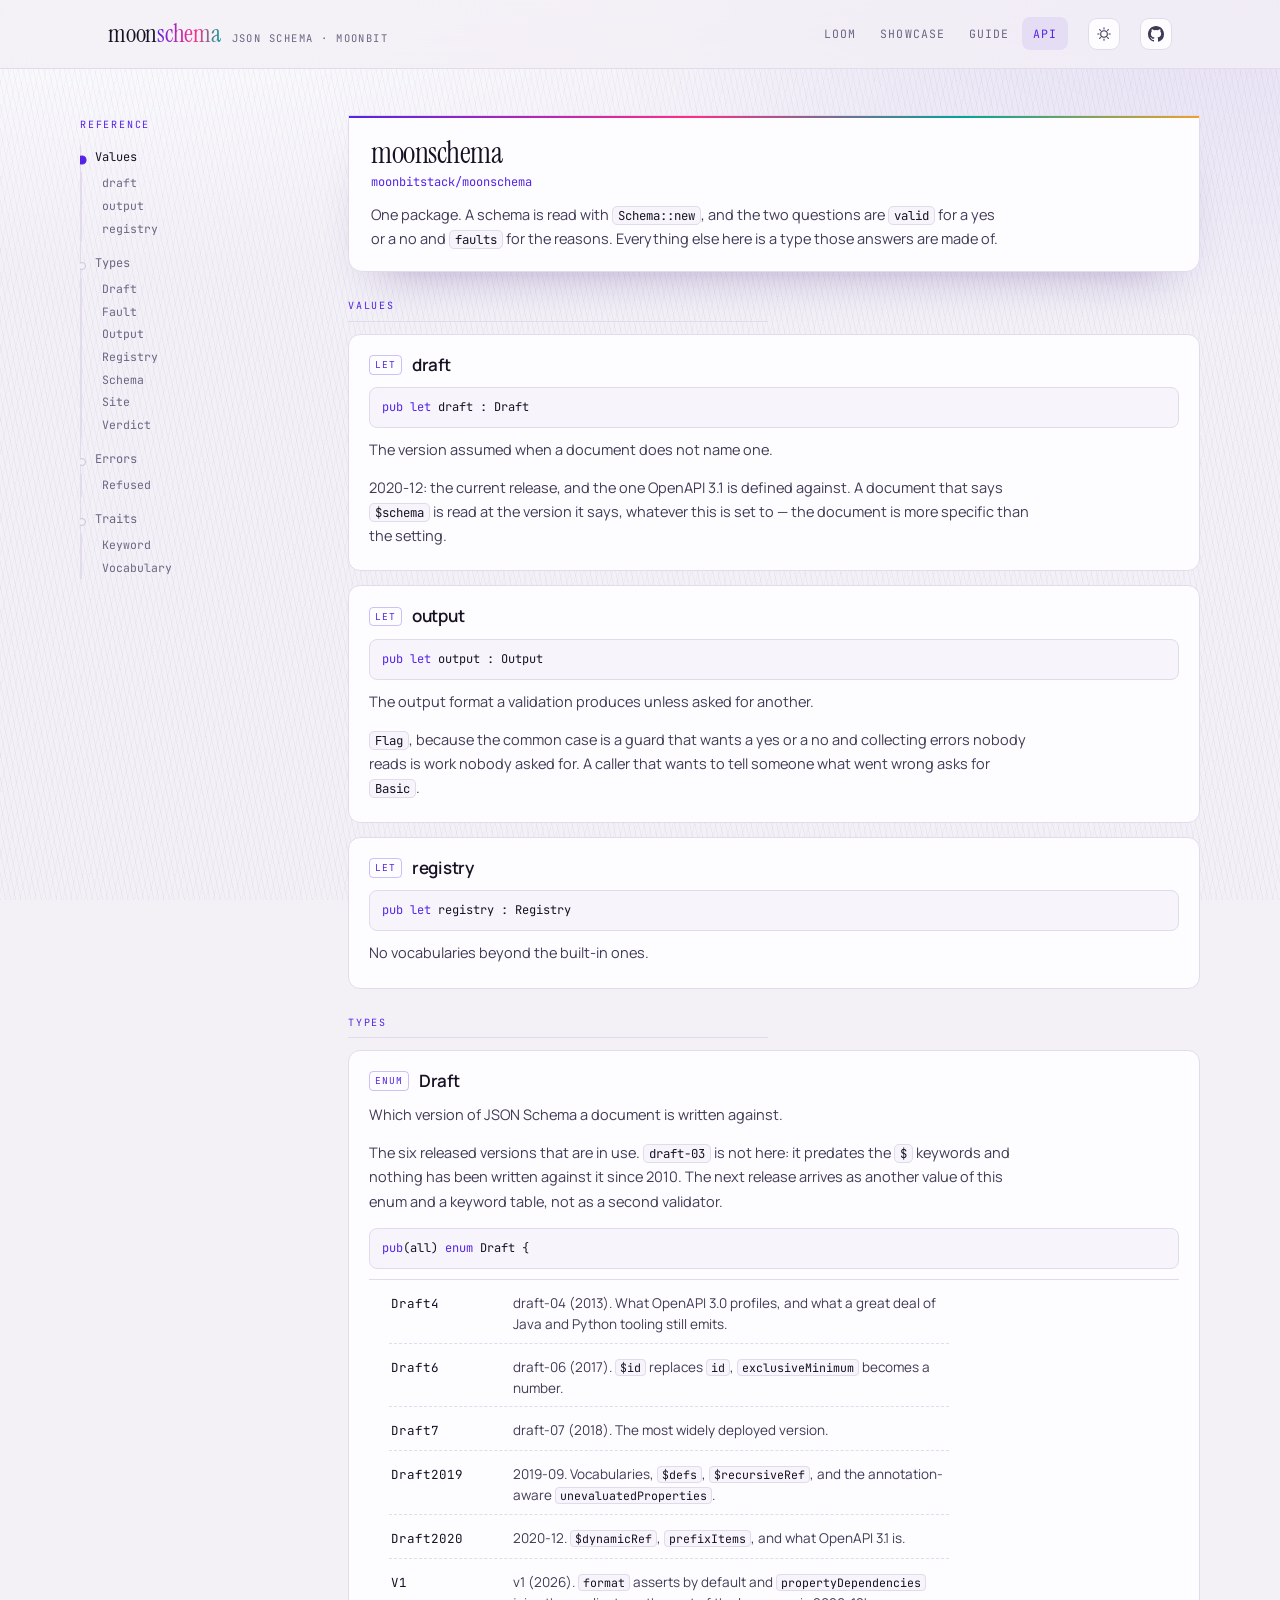
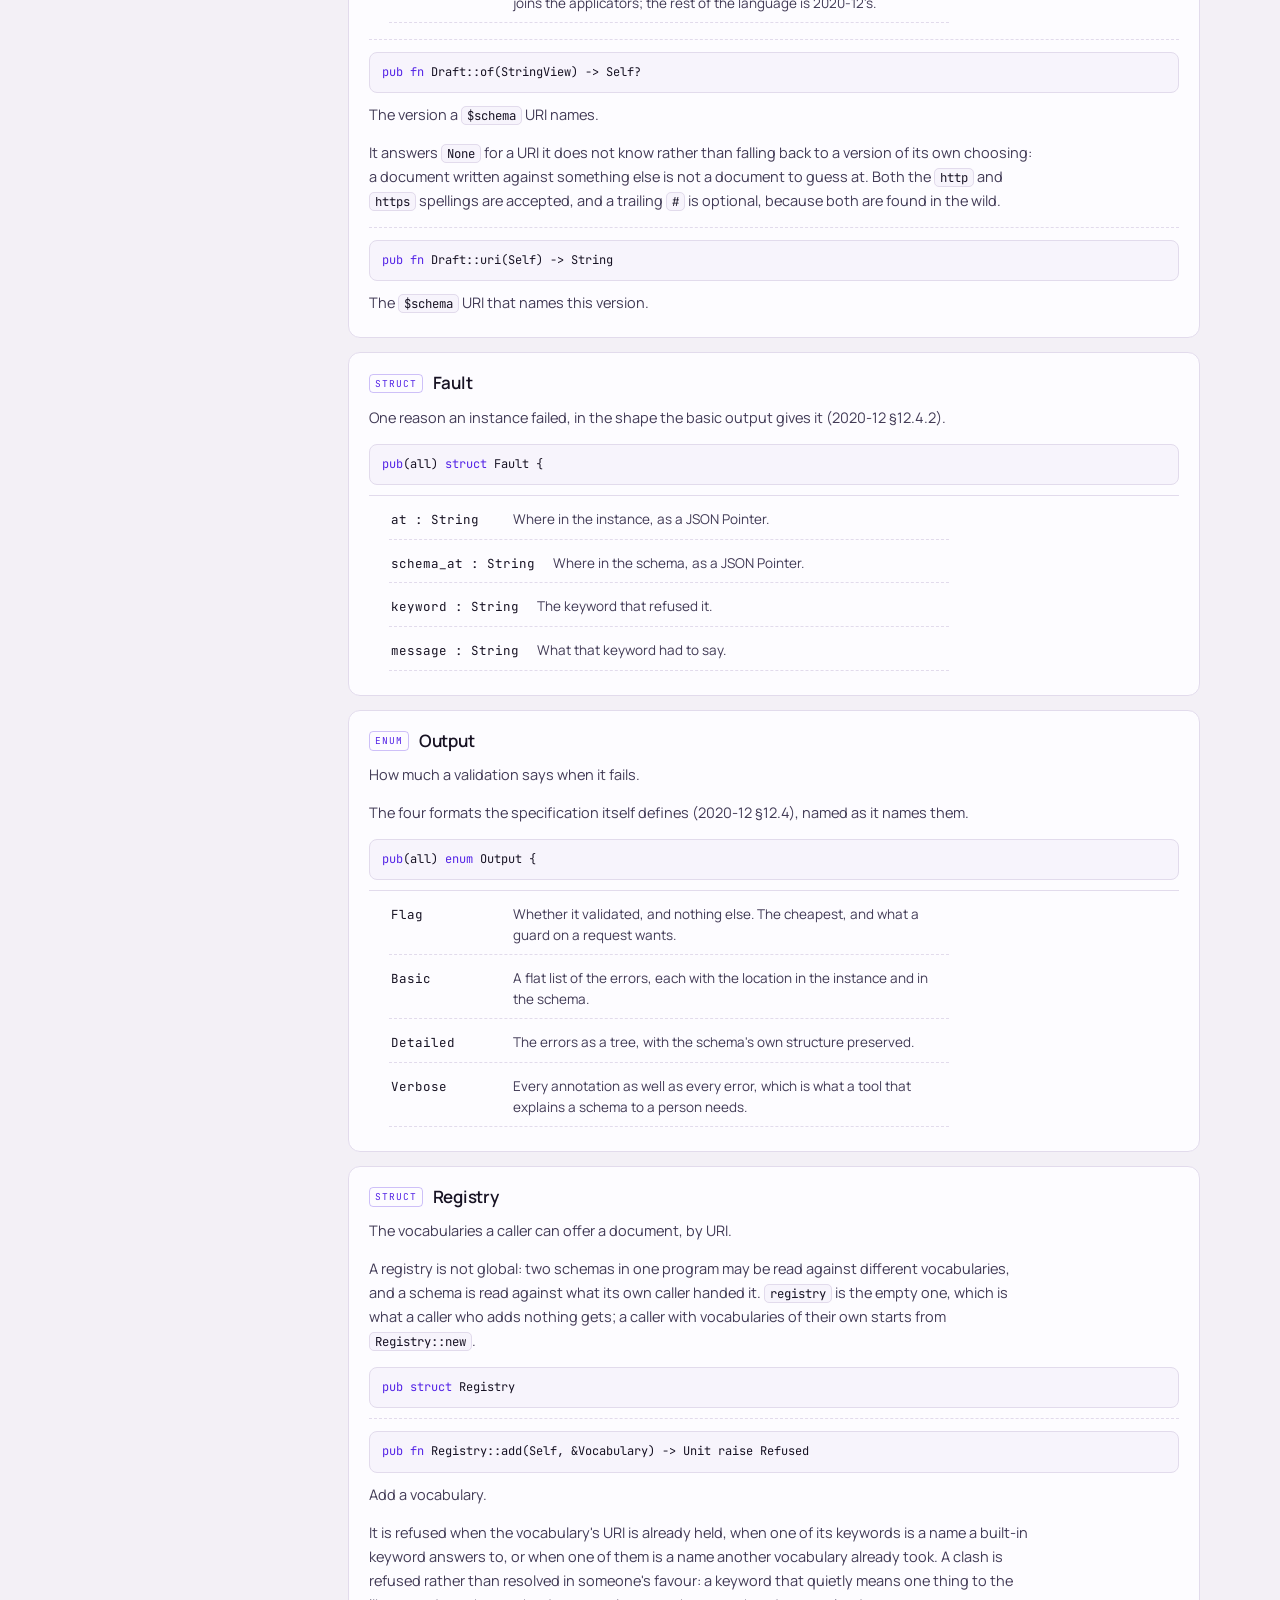
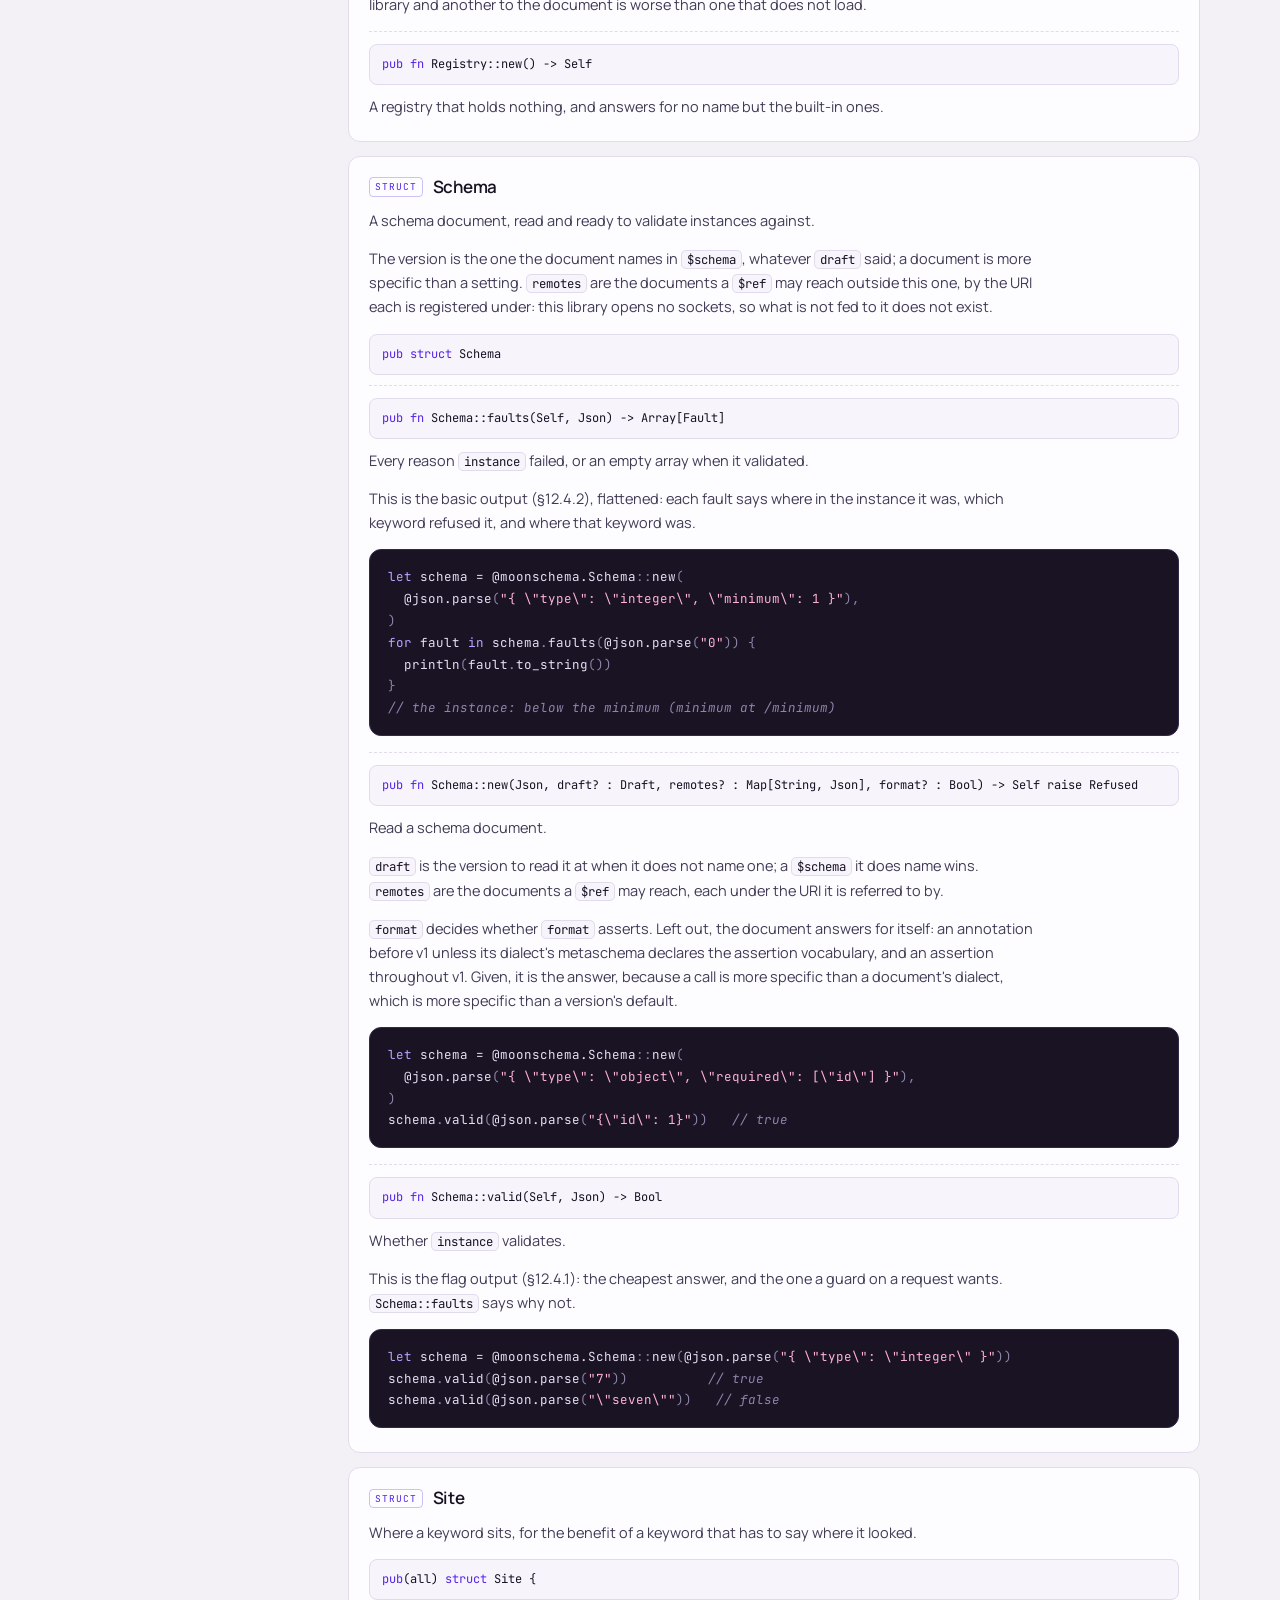
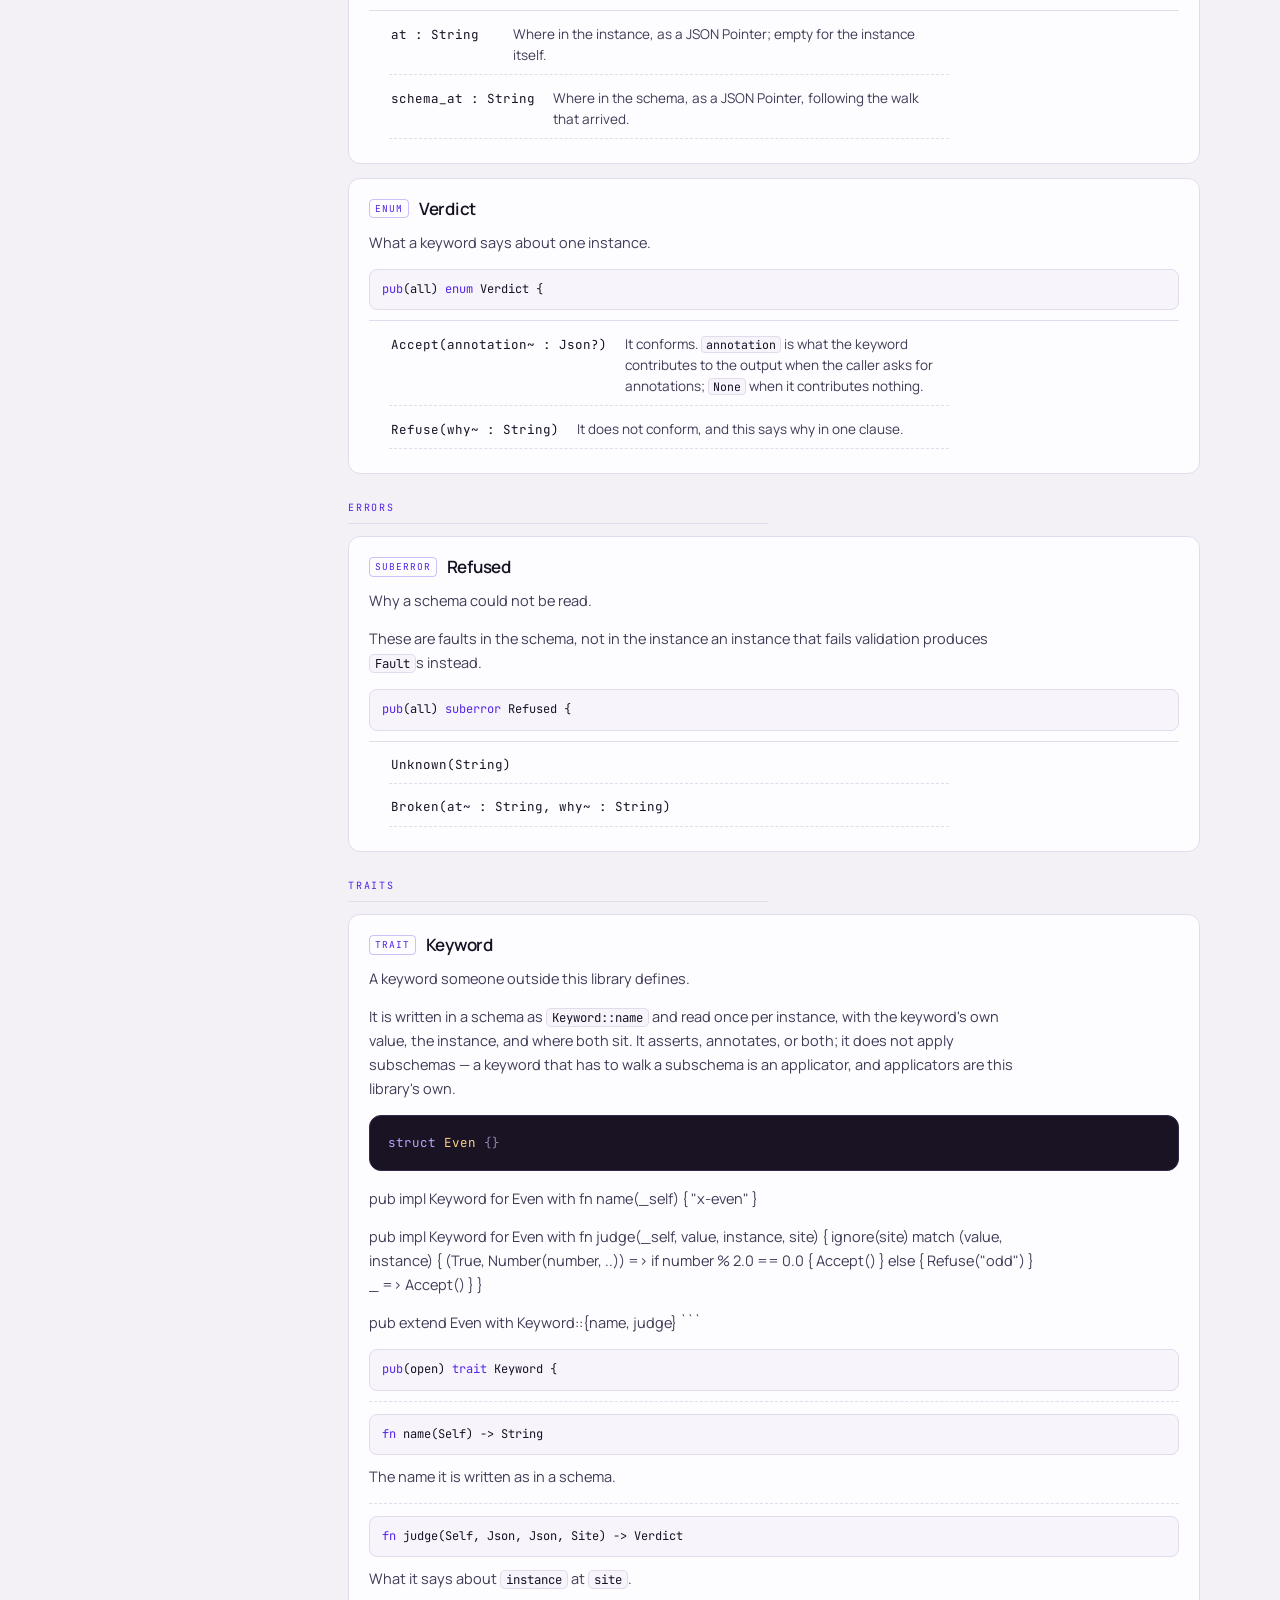
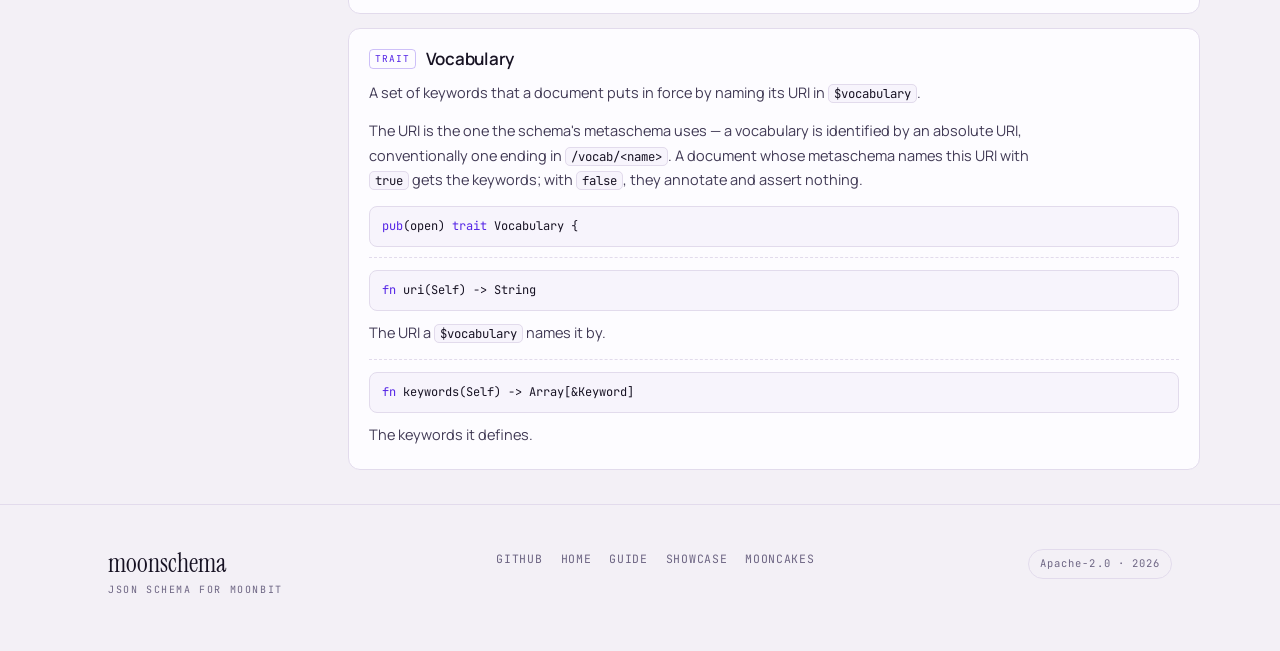
==== commit 08aa8902: "feat(moonschema): `format` asserts, and answers for the nineteen names it knows. `Schema::new` gains" ====
--- a/docs/api.html
+++ b/docs/api.html
@@ -134,7 +134,7 @@
   println(fault.to_string())
 }
 // the instance: below the minimum (minimum at /minimum)</pre></div>
-<div class="member" id="schema-new"><div class="sig"><span class="k">pub</span> <span class="k">fn</span> Schema::new(Json, draft? : Draft, remotes? : Map[String, Json]) -&gt; Self raise Refused</div><p>Read a schema document.</p><p><code>draft</code> is the version to read it at when it does not name one; a <code>$schema</code> it does name wins. <code>remotes</code> are the documents a <code>$ref</code> may reach, each under the URI it is referred to by.</p><pre data-lang="moonbit">let schema = @moonschema.Schema::new(
+<div class="member" id="schema-new"><div class="sig"><span class="k">pub</span> <span class="k">fn</span> Schema::new(Json, draft? : Draft, remotes? : Map[String, Json], format? : Bool) -&gt; Self raise Refused</div><p>Read a schema document.</p><p><code>draft</code> is the version to read it at when it does not name one; a <code>$schema</code> it does name wins. <code>remotes</code> are the documents a <code>$ref</code> may reach, each under the URI it is referred to by.</p><p><code>format</code> decides whether <code>format</code> asserts. Left out, the document answers for itself: an annotation before v1 unless its dialect's metaschema declares the assertion vocabulary, and an assertion throughout v1. Given, it is the answer, because a call is more specific than a document's dialect, which is more specific than a version's default.</p><pre data-lang="moonbit">let schema = @moonschema.Schema::new(
   @json.parse("{ \"type\": \"object\", \"required\": [\"id\"] }"),
 )
 schema.valid(@json.parse("{\"id\": 1}"))   // true</pre></div>
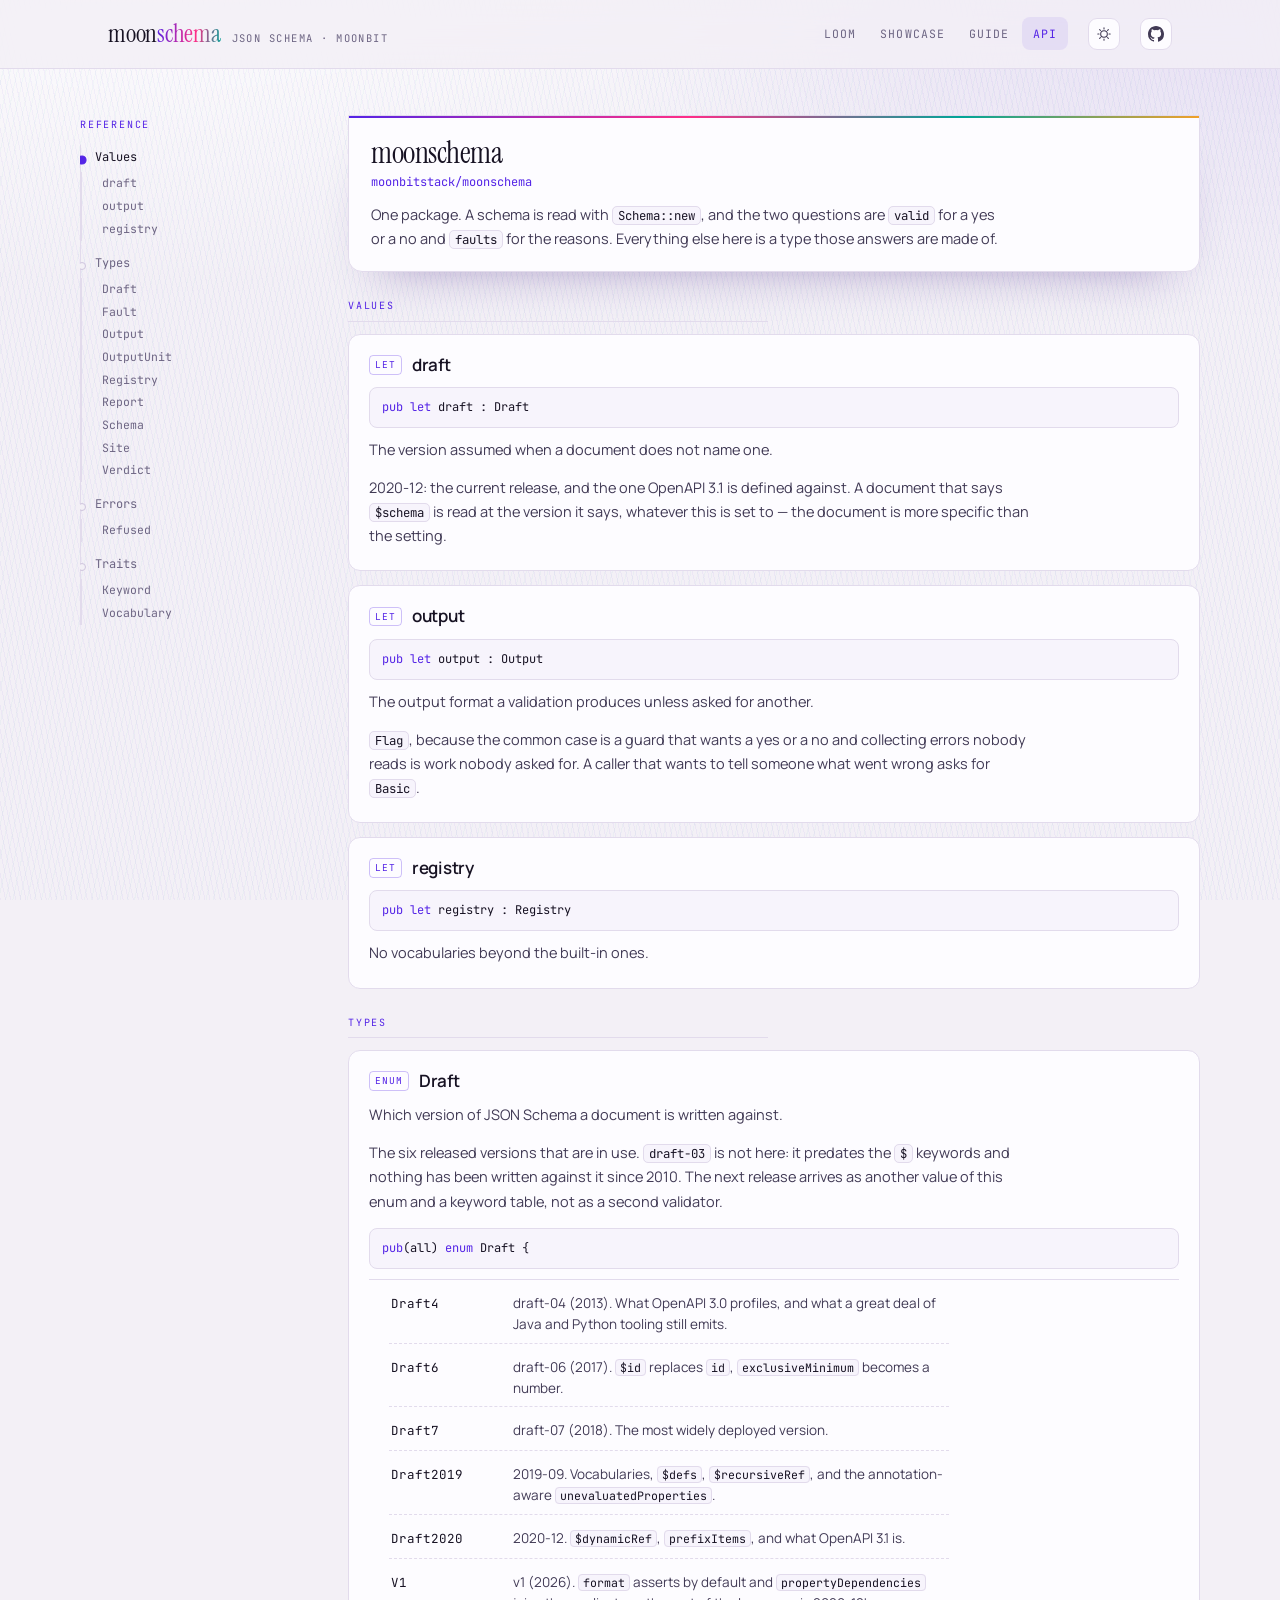
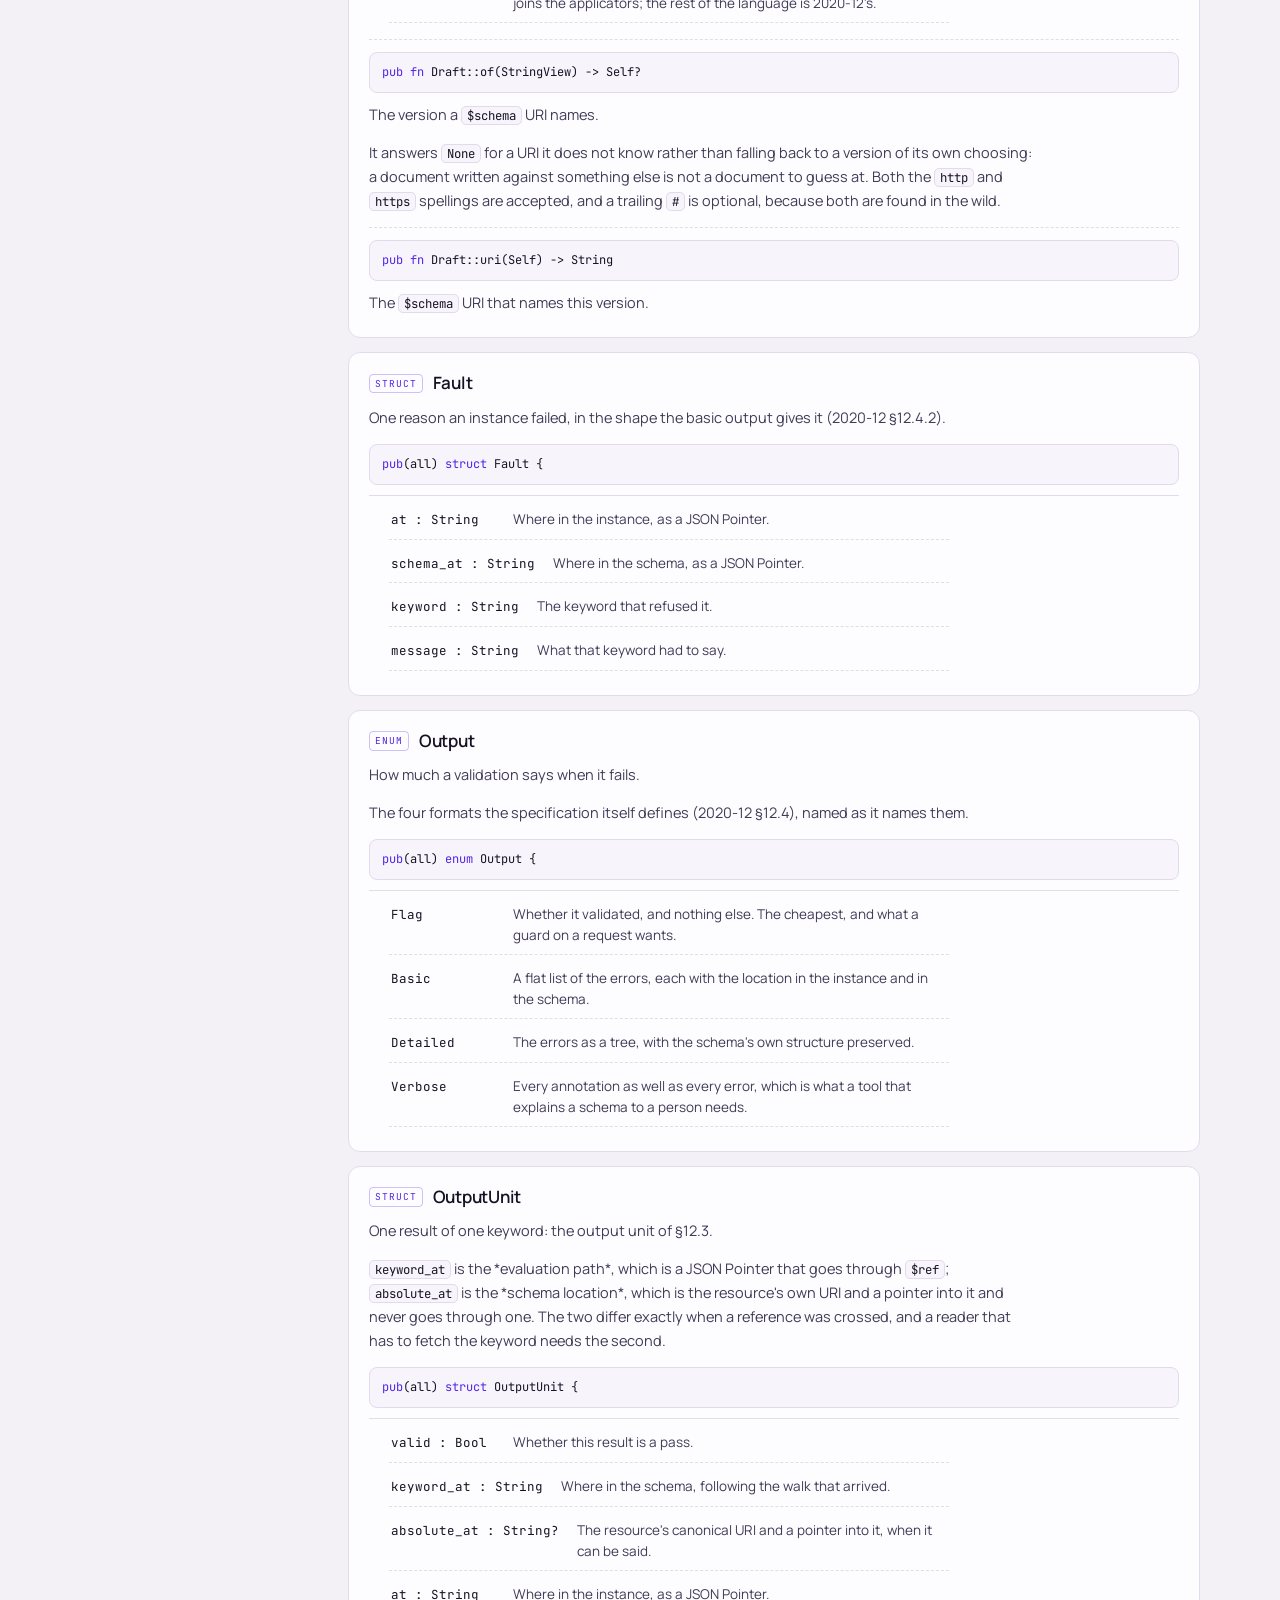
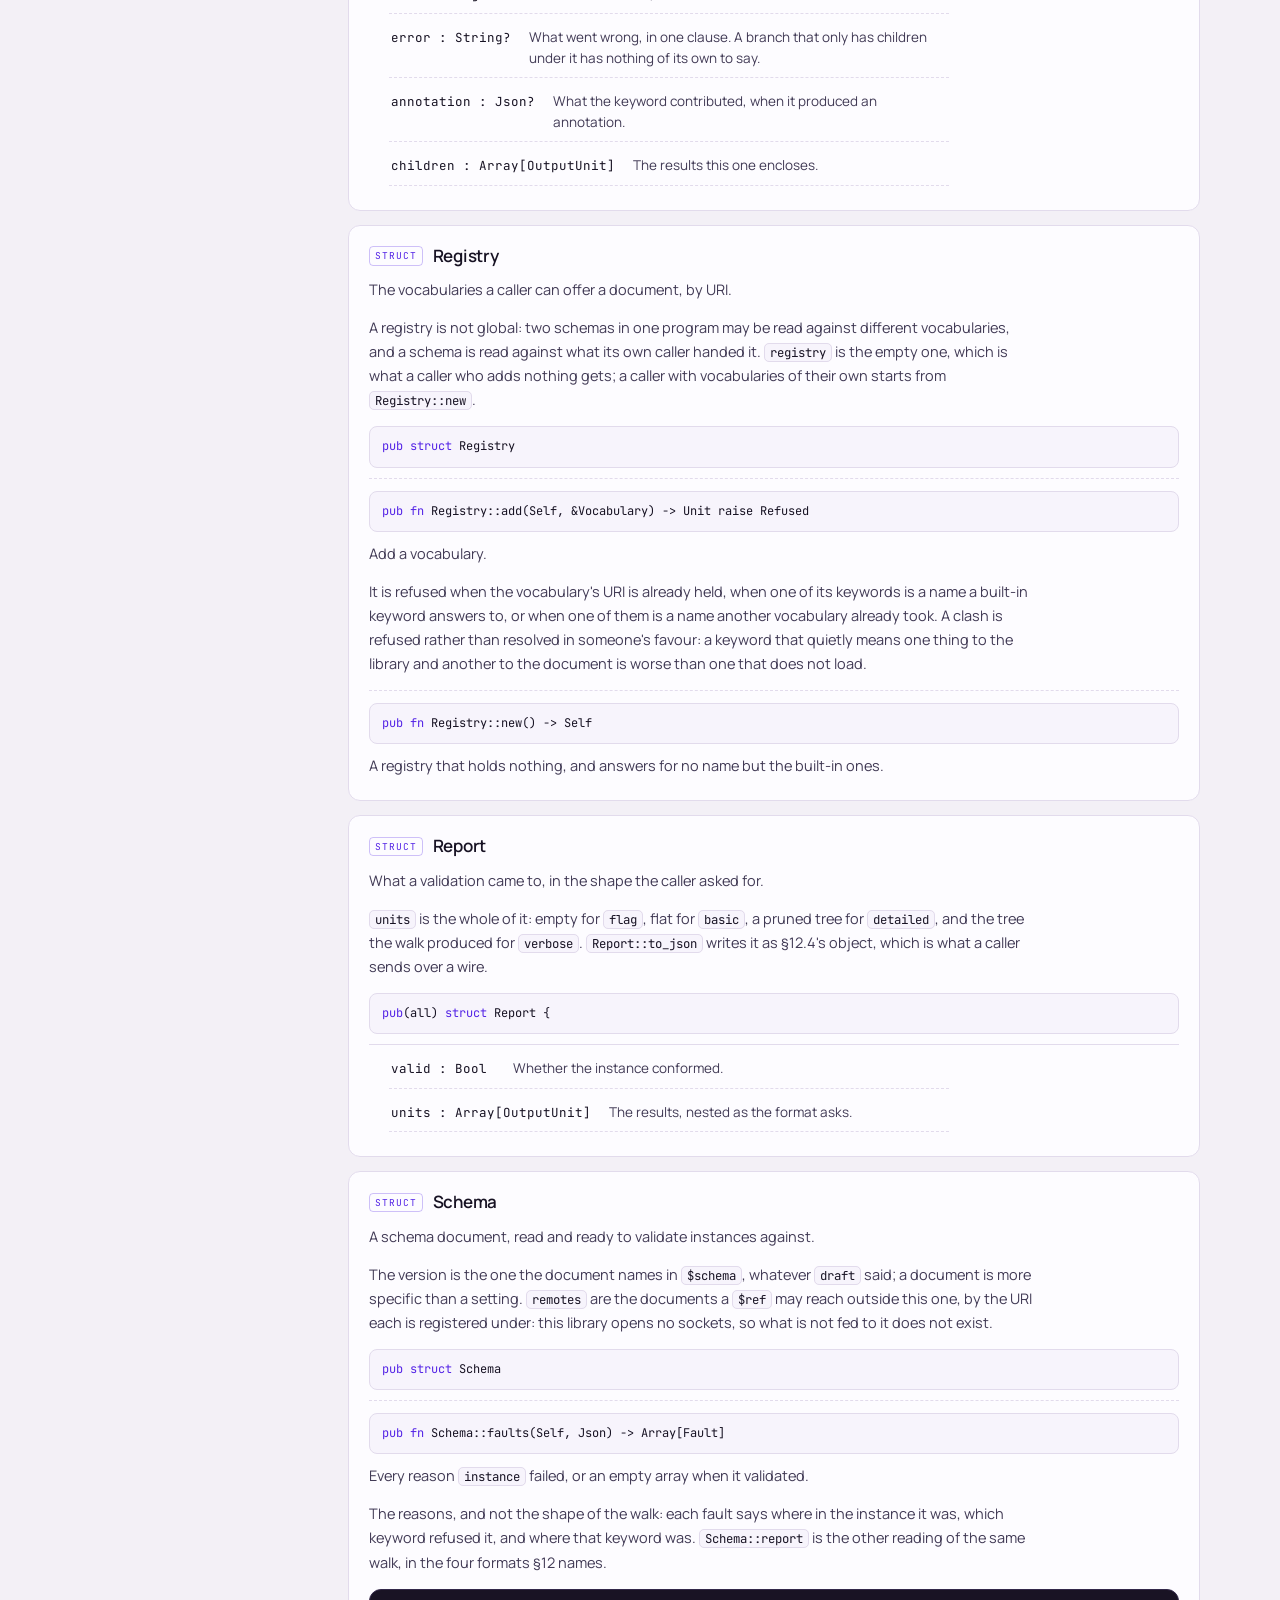
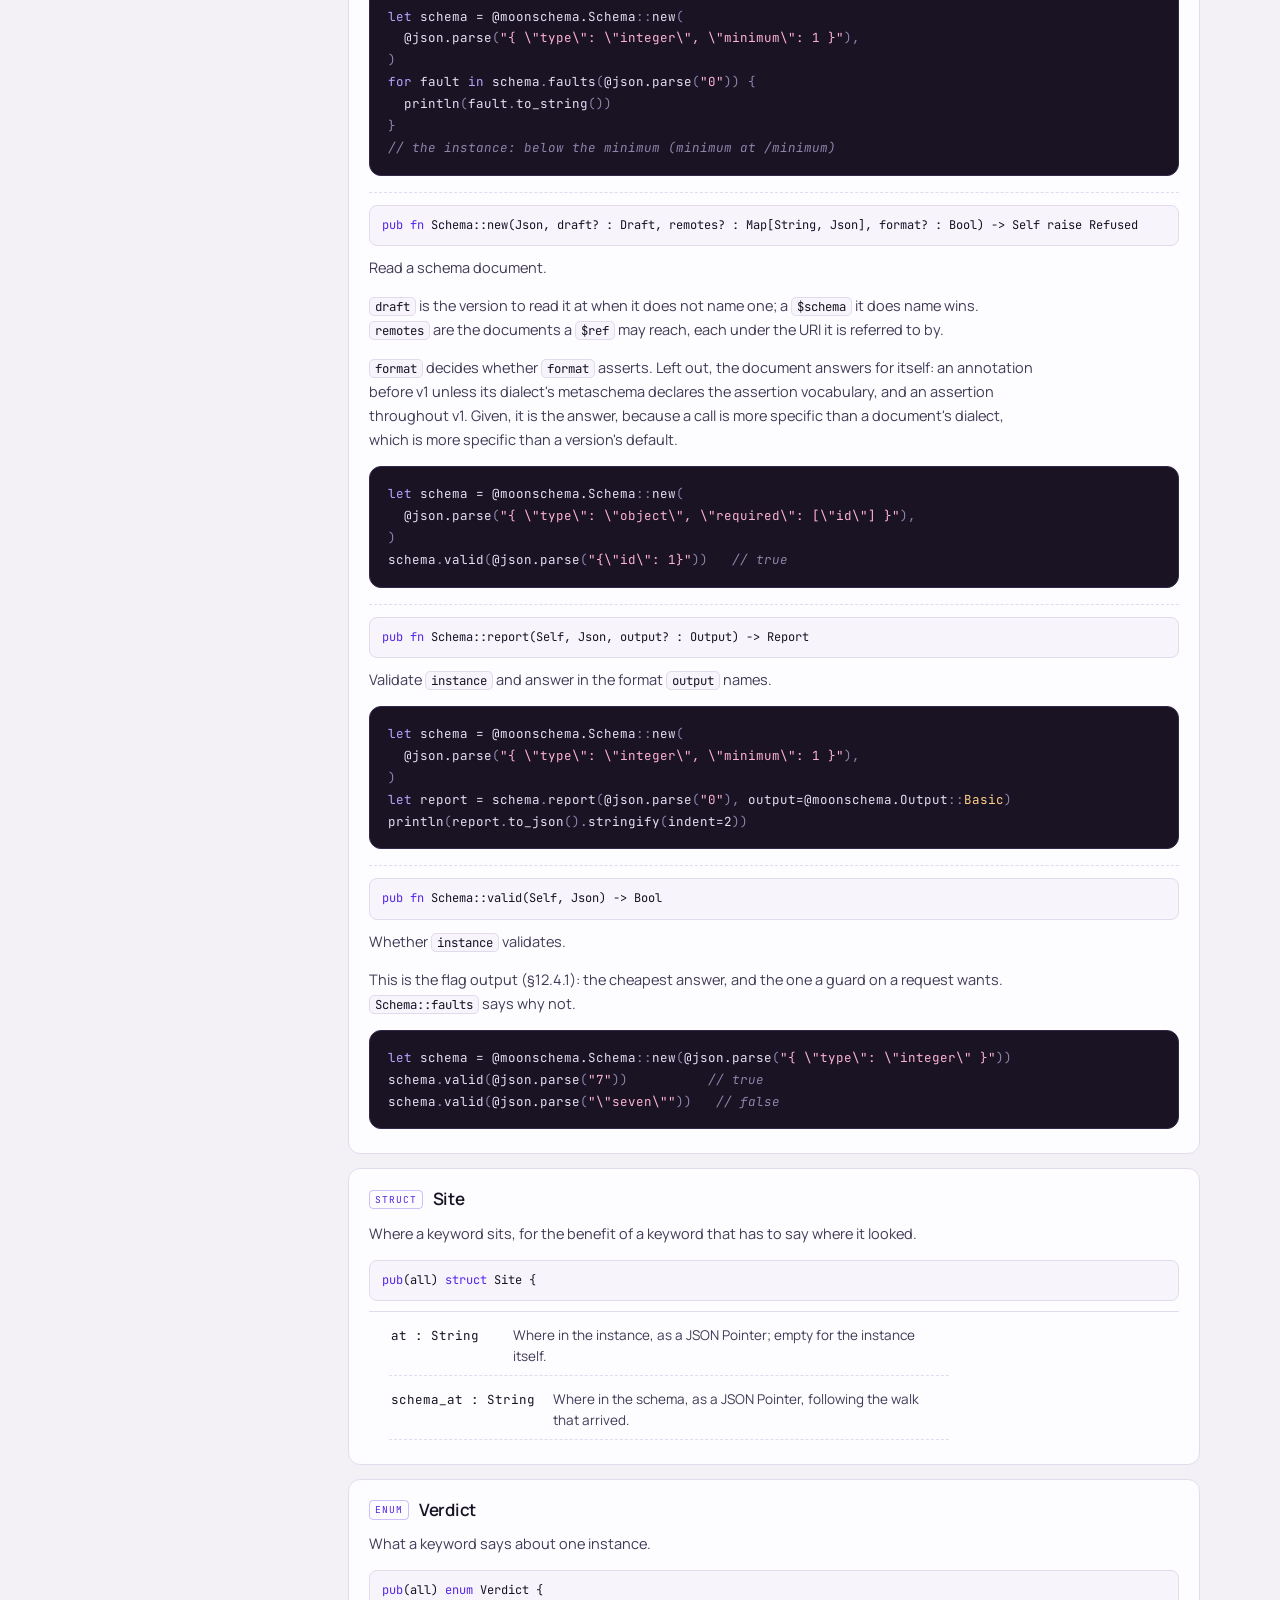
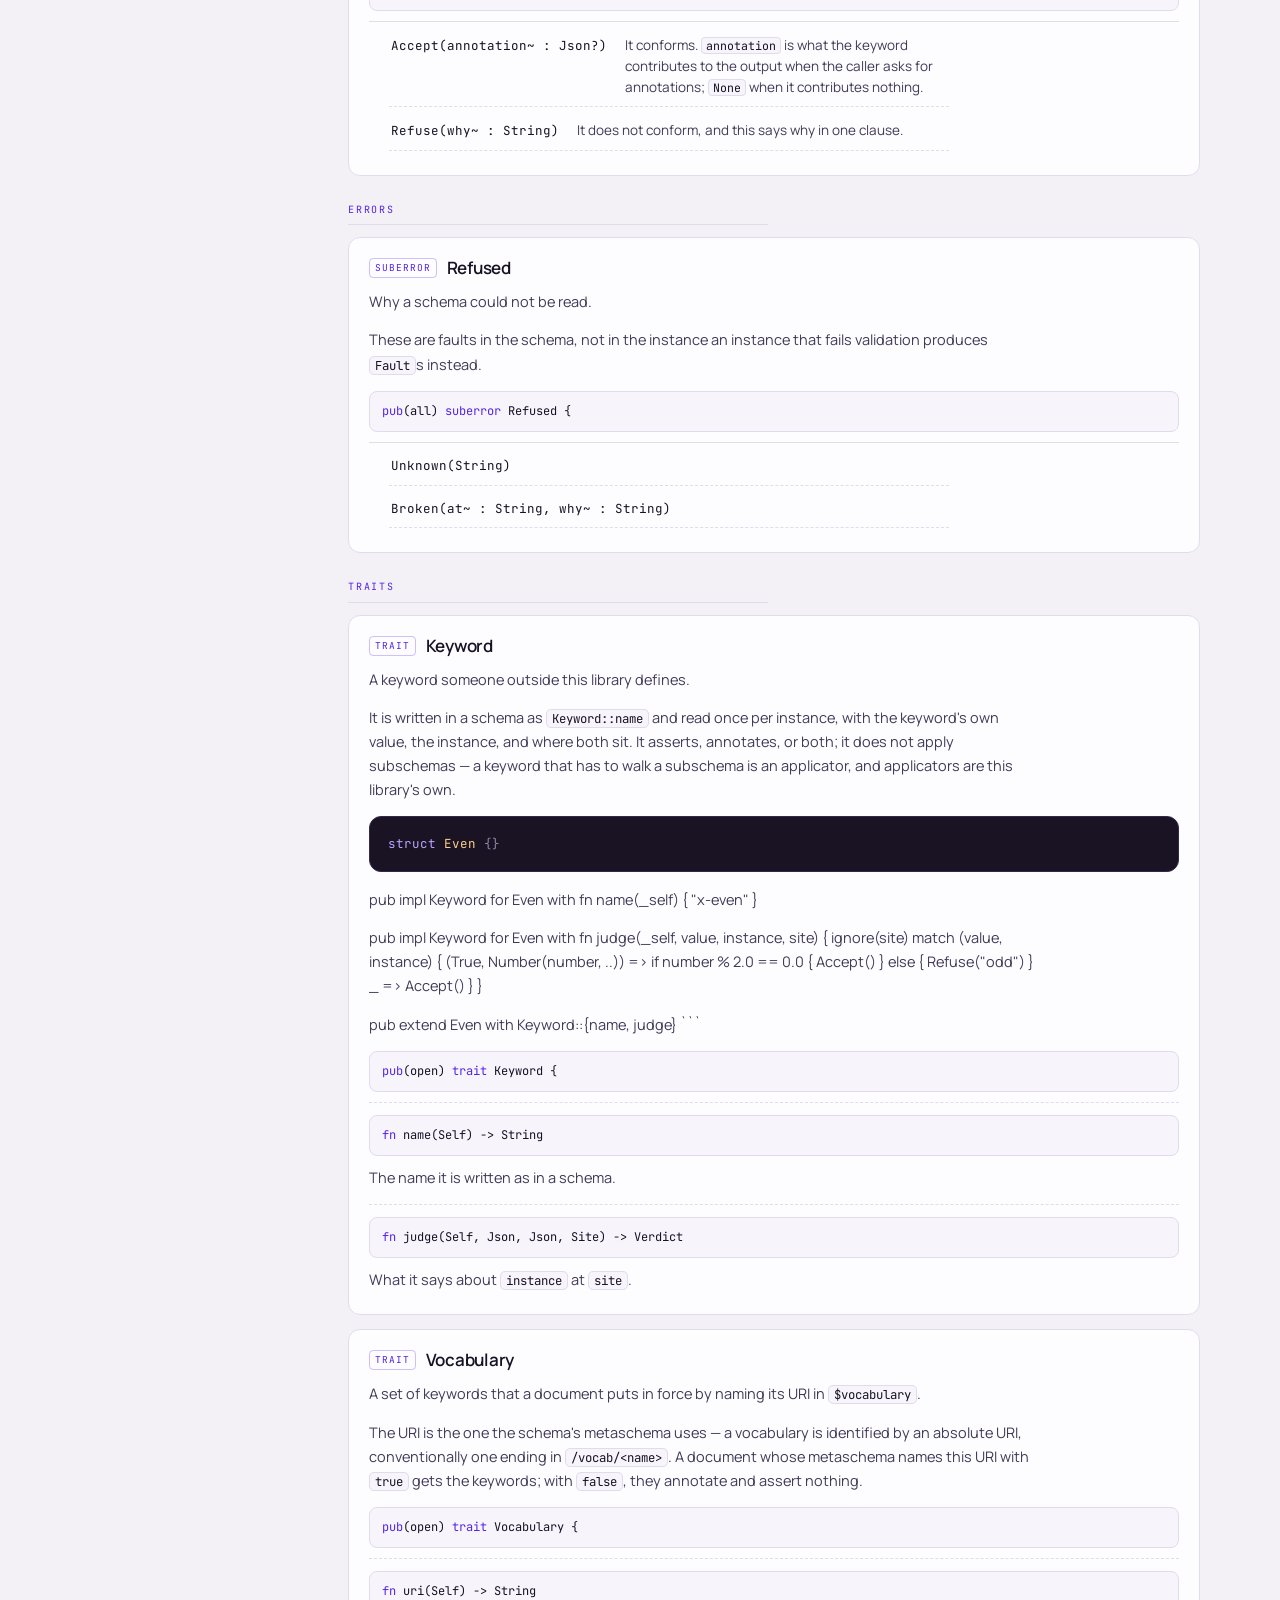
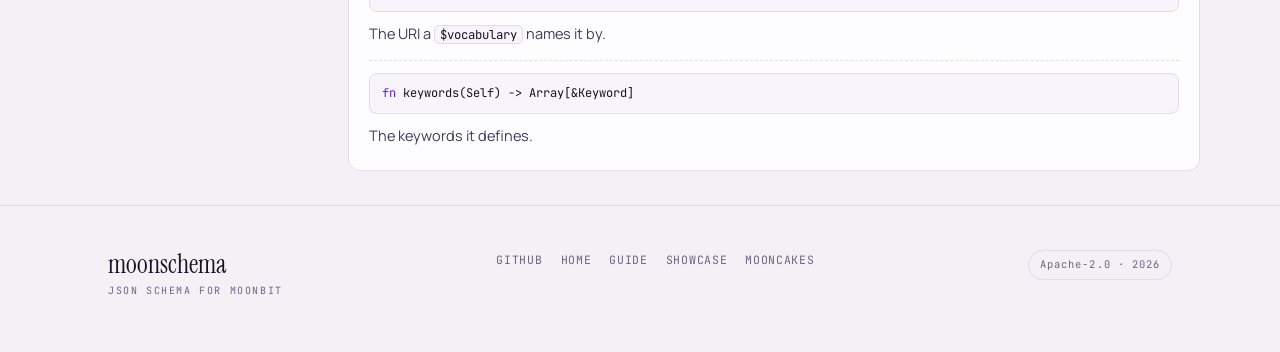
==== commit a24a0500: "feat(moonschema): the four output formats of §12, from one walk. `Schema::report(instance, output=…)" ====
--- a/docs/api.html
+++ b/docs/api.html
@@ -51,7 +51,9 @@
 <li><a href="#draft">Draft</a></li>
 <li><a href="#fault">Fault</a></li>
 <li><a href="#output">Output</a></li>
+<li><a href="#outputunit">OutputUnit</a></li>
 <li><a href="#registry">Registry</a></li>
+<li><a href="#report">Report</a></li>
 <li><a href="#schema">Schema</a></li>
 <li><a href="#site">Site</a></li>
 <li><a href="#verdict">Verdict</a></li>
@@ -116,6 +118,12 @@
 <div class="sig"><span class="k">pub</span>(all) <span class="k">enum</span> Output {</div>
 <ul class="variants"><li>Flag<small>Whether it validated, and nothing else. The cheapest, and what a guard on a request wants.</small></li><li>Basic<small>A flat list of the errors, each with the location in the instance and in the schema.</small></li><li>Detailed<small>The errors as a tree, with the schema's own structure preserved.</small></li><li>Verbose<small>Every annotation as well as every error, which is what a tool that explains a schema to a person needs.</small></li></ul>
 </div>
+<div class="entry" id="outputunit">
+<h3><span class="kind">struct</span>OutputUnit</h3>
+<p>One result of one keyword: the output unit of §12.3.</p><p><code>keyword_at</code> is the *evaluation path*, which is a JSON Pointer that goes through <code>$ref</code>; <code>absolute_at</code> is the *schema location*, which is the resource's own URI and a pointer into it and never goes through one. The two differ exactly when a reference was crossed, and a reader that has to fetch the keyword needs the second.</p>
+<div class="sig"><span class="k">pub</span>(all) <span class="k">struct</span> OutputUnit {</div>
+<ul class="variants"><li>valid : Bool<small>Whether this result is a pass.</small></li><li>keyword_at : String<small>Where in the schema, following the walk that arrived.</small></li><li>absolute_at : String?<small>The resource's canonical URI and a pointer into it, when it can be said.</small></li><li>at : String<small>Where in the instance, as a JSON Pointer.</small></li><li>error : String?<small>What went wrong, in one clause. A branch that only has children under it has nothing of its own to say.</small></li><li>annotation : Json?<small>What the keyword contributed, when it produced an annotation.</small></li><li>children : Array[OutputUnit]<small>The results this one encloses.</small></li></ul>
+</div>
 <div class="entry" id="registry">
 <h3><span class="kind">struct</span>Registry</h3>
 <p>The vocabularies a caller can offer a document, by URI.</p><p>A registry is not global: two schemas in one program may be read against different vocabularies, and a schema is read against what its own caller handed it. <code>registry</code> is the empty one, which is what a caller who adds nothing gets; a caller with vocabularies of their own starts from <code>Registry::new</code>.</p>
@@ -123,11 +131,17 @@
 <div class="member" id="registry-add"><div class="sig"><span class="k">pub</span> <span class="k">fn</span> Registry::add(Self, &amp;Vocabulary) -&gt; Unit raise Refused</div><p>Add a vocabulary.</p><p>It is refused when the vocabulary's URI is already held, when one of its keywords is a name a built-in keyword answers to, or when one of them is a name another vocabulary already took. A clash is refused rather than resolved in someone's favour: a keyword that quietly means one thing to the library and another to the document is worse than one that does not load.</p></div>
 <div class="member" id="registry-new"><div class="sig"><span class="k">pub</span> <span class="k">fn</span> Registry::new() -&gt; Self</div><p>A registry that holds nothing, and answers for no name but the built-in ones.</p></div>
 </div>
+<div class="entry" id="report">
+<h3><span class="kind">struct</span>Report</h3>
+<p>What a validation came to, in the shape the caller asked for.</p><p><code>units</code> is the whole of it: empty for <code>flag</code>, flat for <code>basic</code>, a pruned tree for <code>detailed</code>, and the tree the walk produced for <code>verbose</code>. <code>Report::to_json</code> writes it as §12.4's object, which is what a caller sends over a wire.</p>
+<div class="sig"><span class="k">pub</span>(all) <span class="k">struct</span> Report {</div>
+<ul class="variants"><li>valid : Bool<small>Whether the instance conformed.</small></li><li>units : Array[OutputUnit]<small>The results, nested as the format asks.</small></li></ul>
+</div>
 <div class="entry" id="schema">
 <h3><span class="kind">struct</span>Schema</h3>
 <p>A schema document, read and ready to validate instances against.</p><p>The version is the one the document names in <code>$schema</code>, whatever <code>draft</code> said; a document is more specific than a setting. <code>remotes</code> are the documents a <code>$ref</code> may reach outside this one, by the URI each is registered under: this library opens no sockets, so what is not fed to it does not exist.</p>
 <div class="sig"><span class="k">pub</span> <span class="k">struct</span> Schema</div>
-<div class="member" id="schema-faults"><div class="sig"><span class="k">pub</span> <span class="k">fn</span> Schema::faults(Self, Json) -&gt; Array[Fault]</div><p>Every reason <code>instance</code> failed, or an empty array when it validated.</p><p>This is the basic output (§12.4.2), flattened: each fault says where in the instance it was, which keyword refused it, and where that keyword was.</p><pre data-lang="moonbit">let schema = @moonschema.Schema::new(
+<div class="member" id="schema-faults"><div class="sig"><span class="k">pub</span> <span class="k">fn</span> Schema::faults(Self, Json) -&gt; Array[Fault]</div><p>Every reason <code>instance</code> failed, or an empty array when it validated.</p><p>The reasons, and not the shape of the walk: each fault says where in the instance it was, which keyword refused it, and where that keyword was. <code>Schema::report</code> is the other reading of the same walk, in the four formats §12 names.</p><pre data-lang="moonbit">let schema = @moonschema.Schema::new(
   @json.parse("{ \"type\": \"integer\", \"minimum\": 1 }"),
 )
 for fault in schema.faults(@json.parse("0")) {
@@ -138,6 +152,11 @@
   @json.parse("{ \"type\": \"object\", \"required\": [\"id\"] }"),
 )
 schema.valid(@json.parse("{\"id\": 1}"))   // true</pre></div>
+<div class="member" id="schema-report"><div class="sig"><span class="k">pub</span> <span class="k">fn</span> Schema::report(Self, Json, output? : Output) -&gt; Report</div><p>Validate <code>instance</code> and answer in the format <code>output</code> names.</p><pre data-lang="moonbit">let schema = @moonschema.Schema::new(
+  @json.parse("{ \"type\": \"integer\", \"minimum\": 1 }"),
+)
+let report = schema.report(@json.parse("0"), output=@moonschema.Output::Basic)
+println(report.to_json().stringify(indent=2))</pre></div>
 <div class="member" id="schema-valid"><div class="sig"><span class="k">pub</span> <span class="k">fn</span> Schema::valid(Self, Json) -&gt; Bool</div><p>Whether <code>instance</code> validates.</p><p>This is the flag output (§12.4.1): the cheapest answer, and the one a guard on a request wants. <code>Schema::faults</code> says why not.</p><pre data-lang="moonbit">let schema = @moonschema.Schema::new(@json.parse("{ \"type\": \"integer\" }"))
 schema.valid(@json.parse("7"))          // true
 schema.valid(@json.parse("\"seven\""))   // false</pre></div>
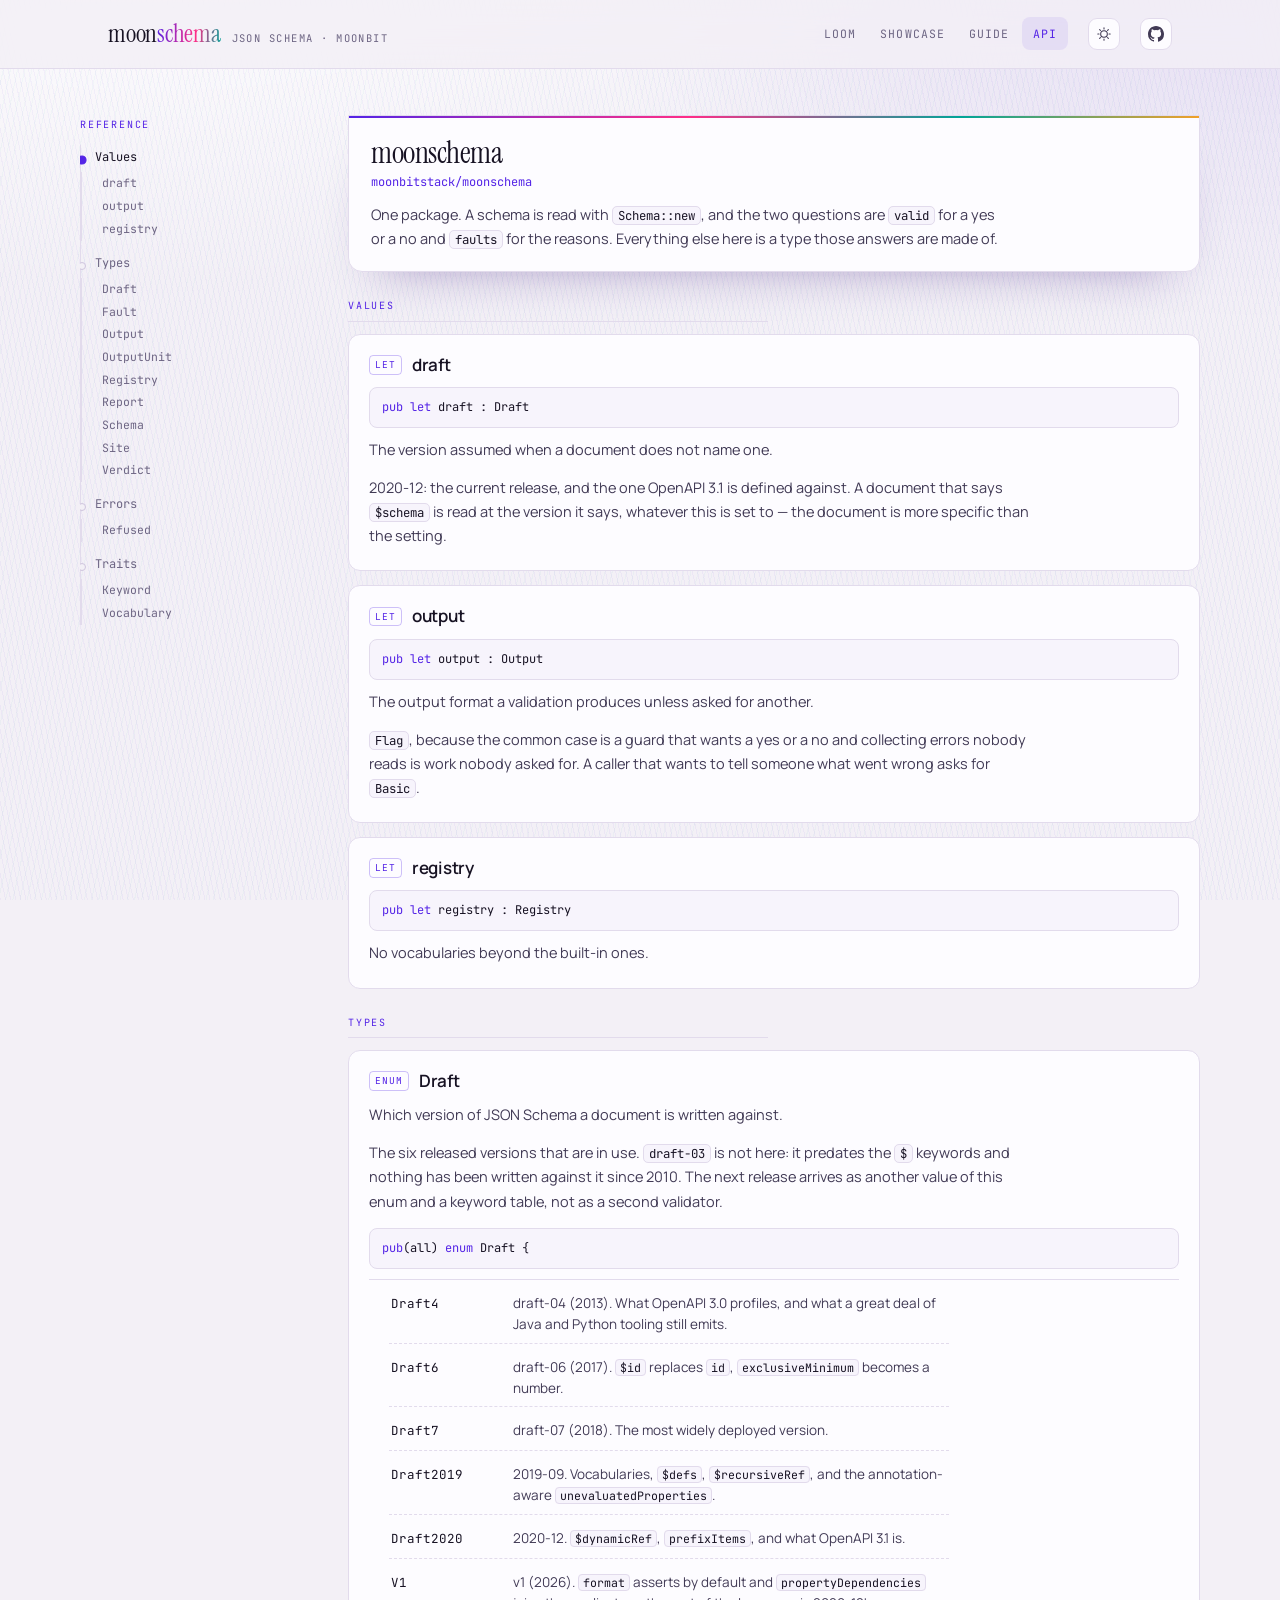
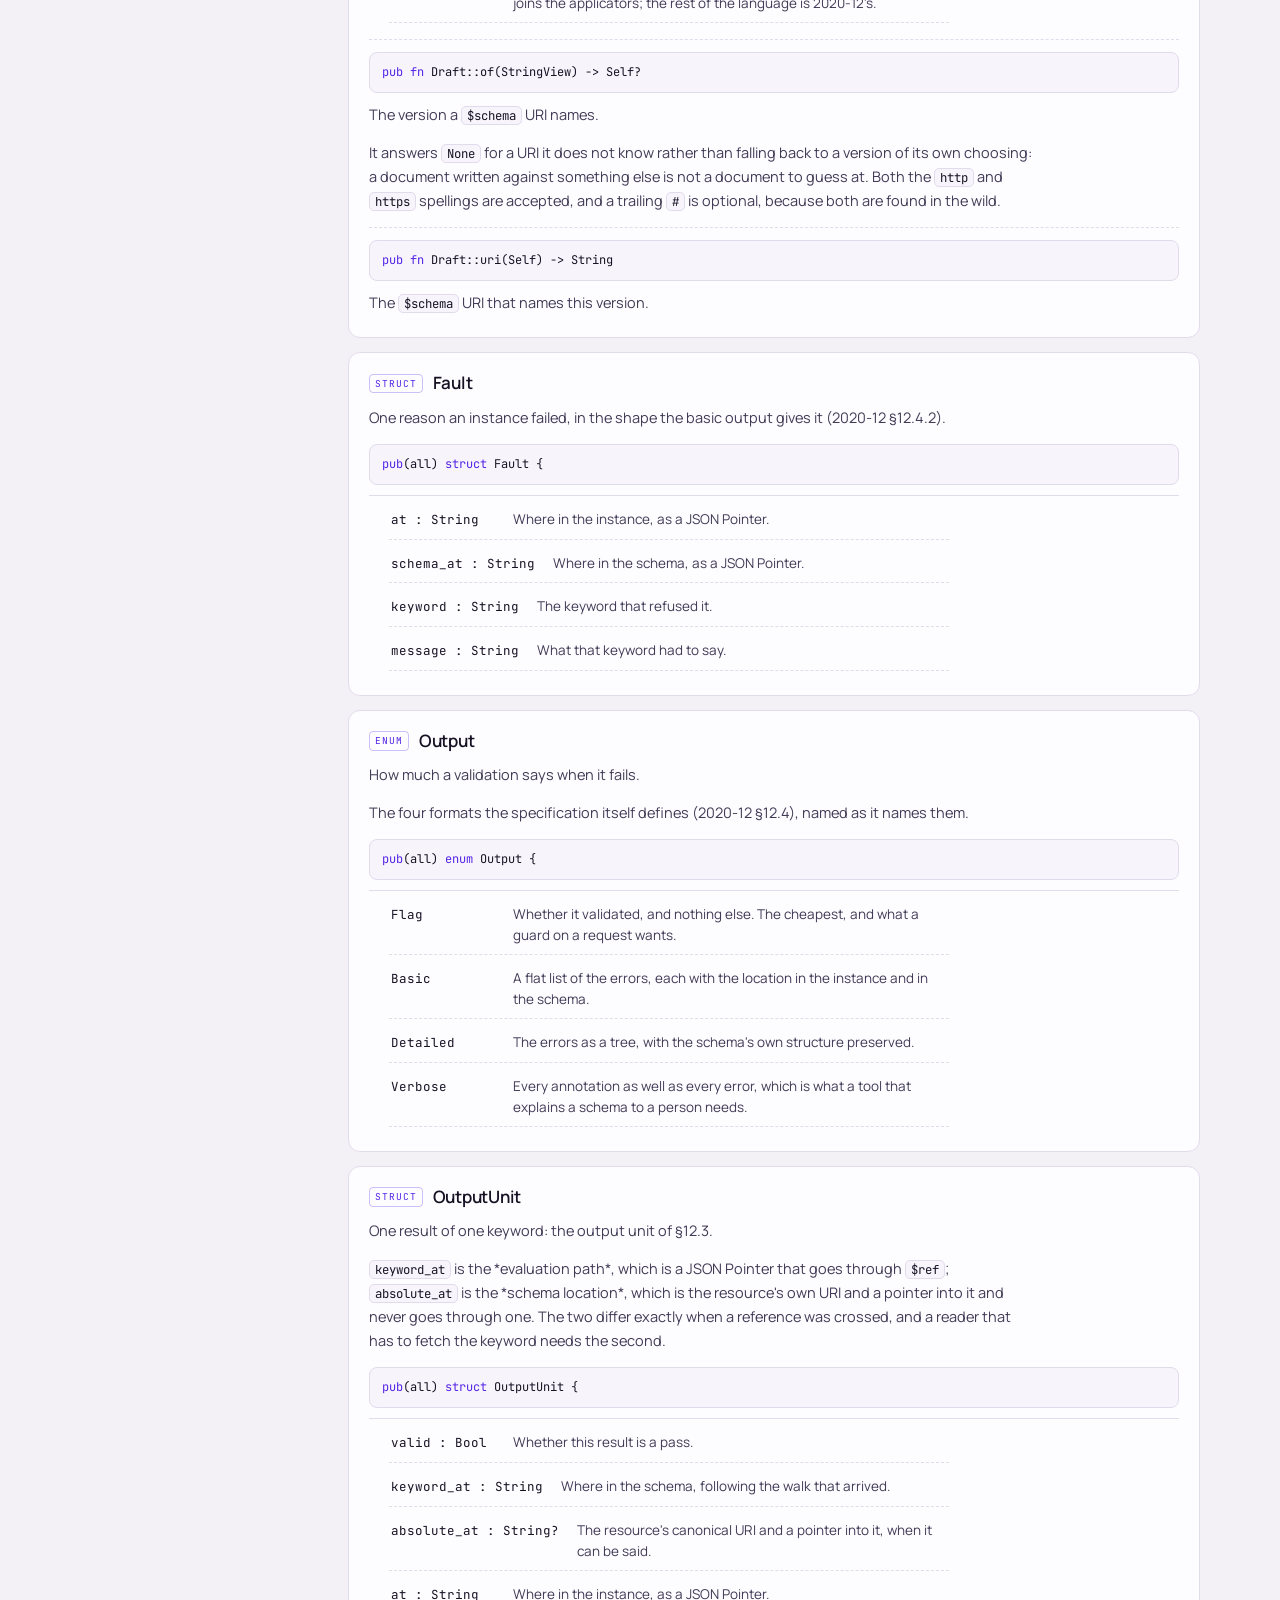
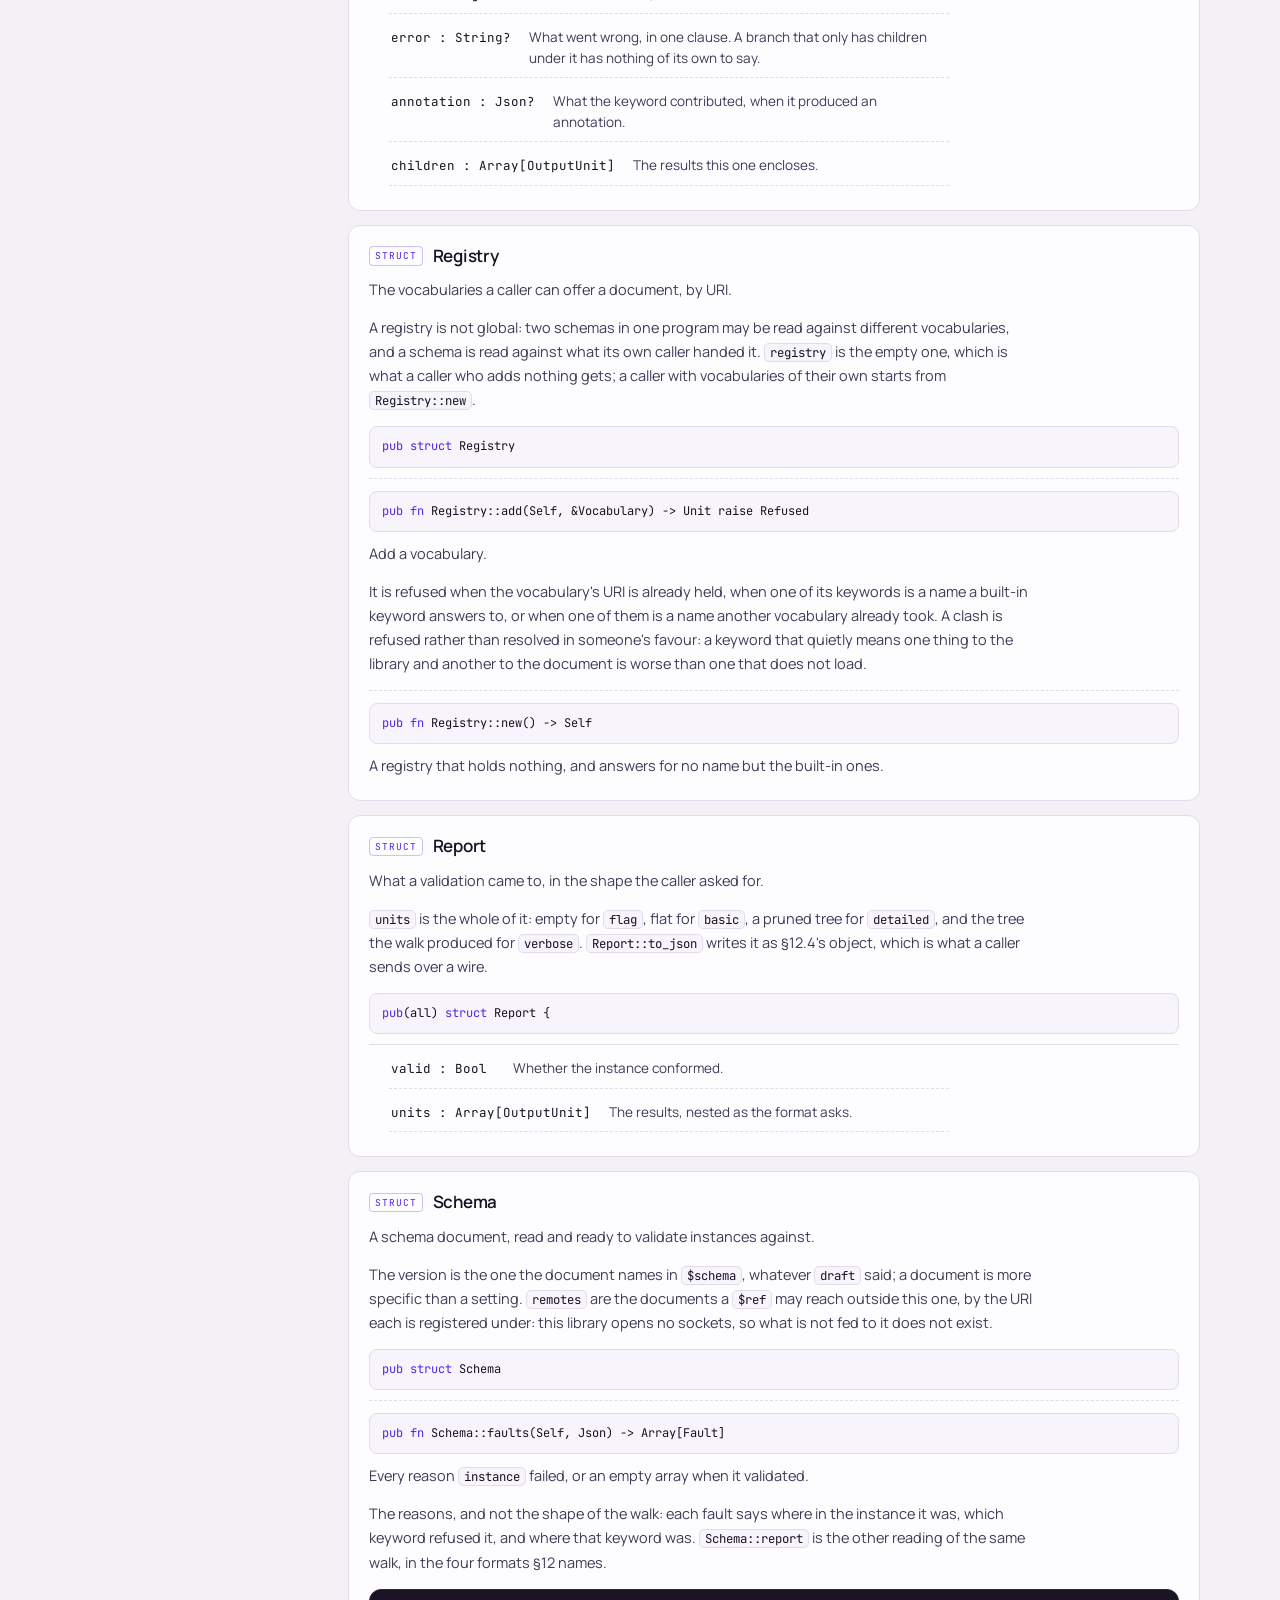
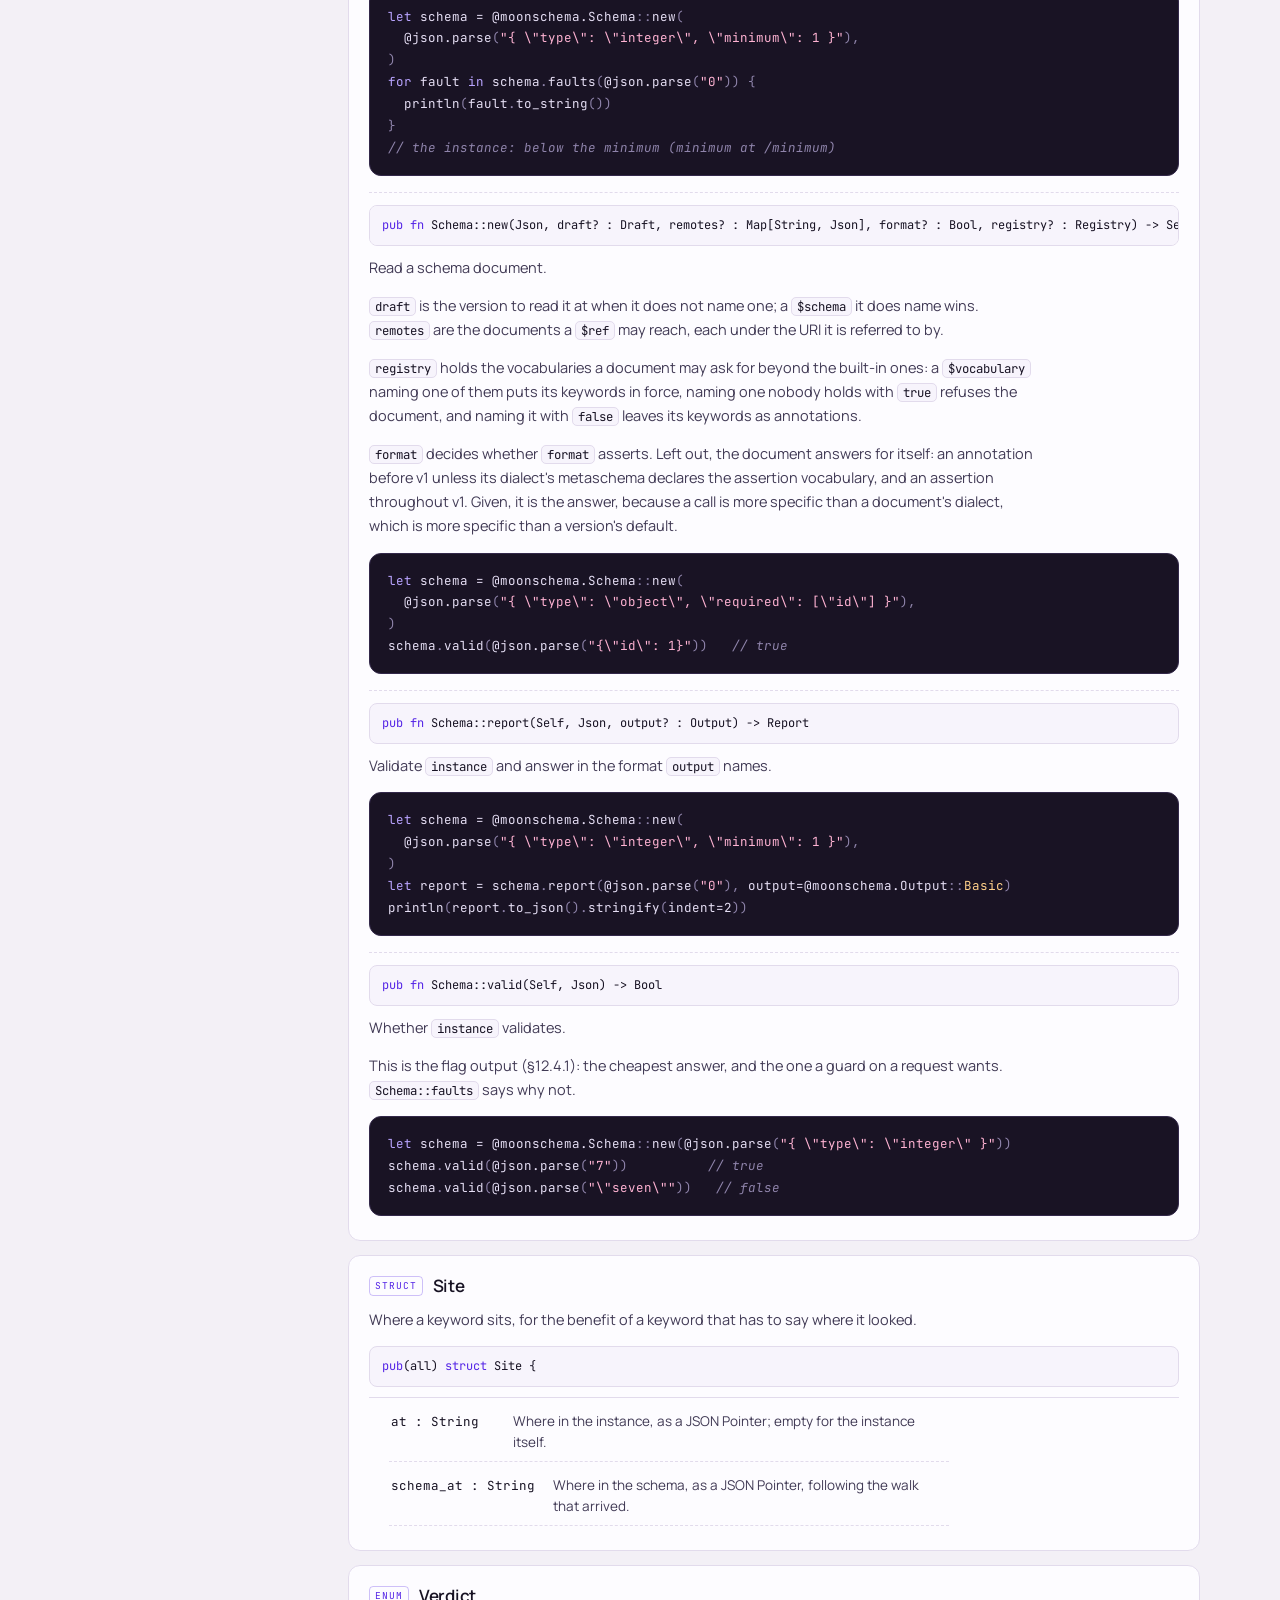
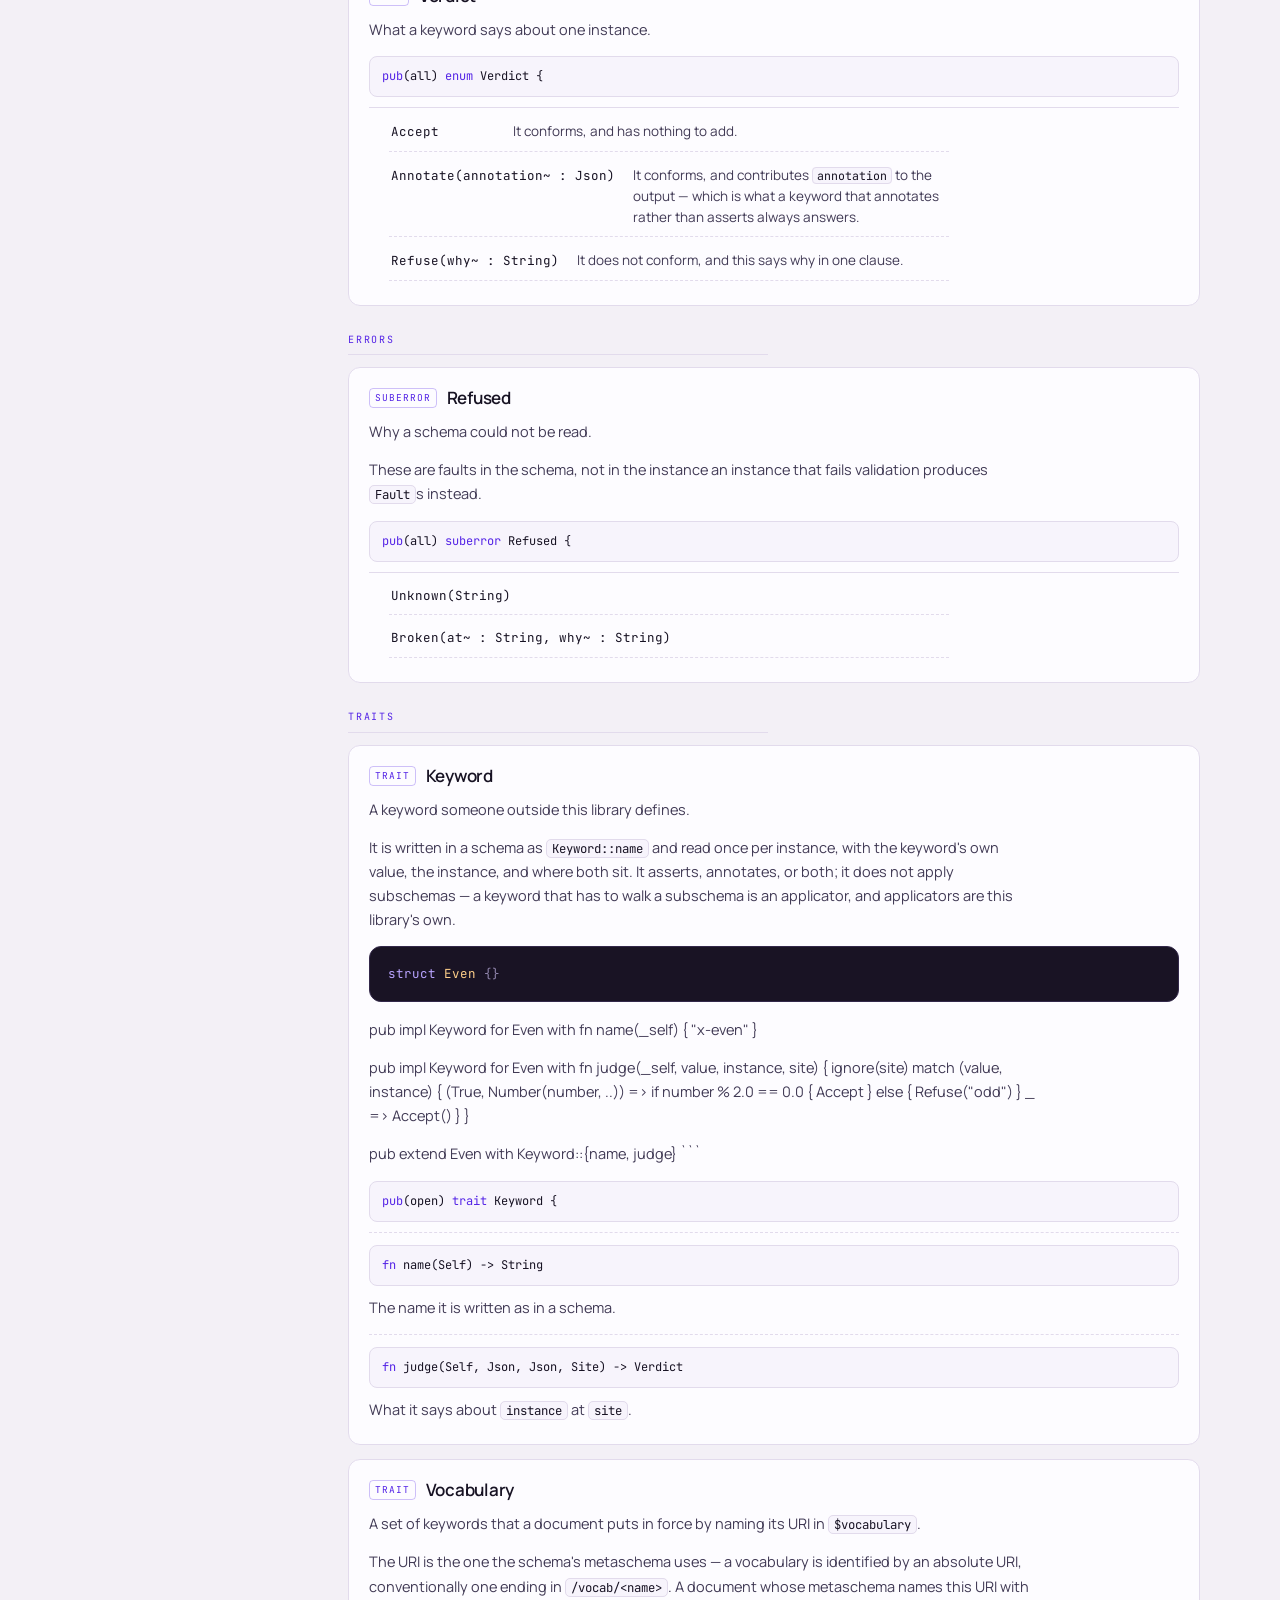
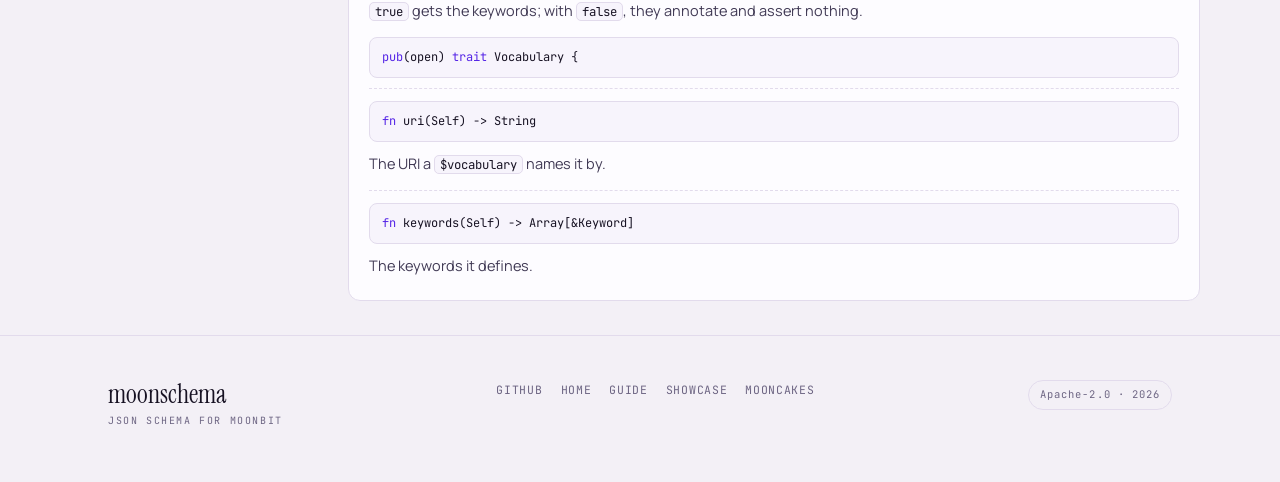
==== commit 291e59c9: "feat(moonschema): the extension points run — a keyword from outside asserts. The interface from the " ====
--- a/docs/api.html
+++ b/docs/api.html
@@ -148,7 +148,7 @@
   println(fault.to_string())
 }
 // the instance: below the minimum (minimum at /minimum)</pre></div>
-<div class="member" id="schema-new"><div class="sig"><span class="k">pub</span> <span class="k">fn</span> Schema::new(Json, draft? : Draft, remotes? : Map[String, Json], format? : Bool) -&gt; Self raise Refused</div><p>Read a schema document.</p><p><code>draft</code> is the version to read it at when it does not name one; a <code>$schema</code> it does name wins. <code>remotes</code> are the documents a <code>$ref</code> may reach, each under the URI it is referred to by.</p><p><code>format</code> decides whether <code>format</code> asserts. Left out, the document answers for itself: an annotation before v1 unless its dialect's metaschema declares the assertion vocabulary, and an assertion throughout v1. Given, it is the answer, because a call is more specific than a document's dialect, which is more specific than a version's default.</p><pre data-lang="moonbit">let schema = @moonschema.Schema::new(
+<div class="member" id="schema-new"><div class="sig"><span class="k">pub</span> <span class="k">fn</span> Schema::new(Json, draft? : Draft, remotes? : Map[String, Json], format? : Bool, registry? : Registry) -&gt; Self raise Refused</div><p>Read a schema document.</p><p><code>draft</code> is the version to read it at when it does not name one; a <code>$schema</code> it does name wins. <code>remotes</code> are the documents a <code>$ref</code> may reach, each under the URI it is referred to by.</p><p><code>registry</code> holds the vocabularies a document may ask for beyond the built-in ones: a <code>$vocabulary</code> naming one of them puts its keywords in force, naming one nobody holds with <code>true</code> refuses the document, and naming it with <code>false</code> leaves its keywords as annotations.</p><p><code>format</code> decides whether <code>format</code> asserts. Left out, the document answers for itself: an annotation before v1 unless its dialect's metaschema declares the assertion vocabulary, and an assertion throughout v1. Given, it is the answer, because a call is more specific than a document's dialect, which is more specific than a version's default.</p><pre data-lang="moonbit">let schema = @moonschema.Schema::new(
   @json.parse("{ \"type\": \"object\", \"required\": [\"id\"] }"),
 )
 schema.valid(@json.parse("{\"id\": 1}"))   // true</pre></div>
@@ -171,7 +171,7 @@
 <h3><span class="kind">enum</span>Verdict</h3>
 <p>What a keyword says about one instance.</p>
 <div class="sig"><span class="k">pub</span>(all) <span class="k">enum</span> Verdict {</div>
-<ul class="variants"><li>Accept(annotation~ : Json?)<small>It conforms. <code>annotation</code> is what the keyword contributes to the output when the caller asks for annotations; <code>None</code> when it contributes nothing.</small></li><li>Refuse(why~ : String)<small>It does not conform, and this says why in one clause.</small></li></ul>
+<ul class="variants"><li>Accept<small>It conforms, and has nothing to add.</small></li><li>Annotate(annotation~ : Json)<small>It conforms, and contributes <code>annotation</code> to the output — which is what a keyword that annotates rather than asserts always answers.</small></li><li>Refuse(why~ : String)<small>It does not conform, and this says why in one clause.</small></li></ul>
 </div>
 </div>
 <div class="kind-group"><p class="g" id="errors">Errors</p>
@@ -185,7 +185,7 @@
 <div class="kind-group"><p class="g" id="traits">Traits</p>
 <div class="entry" id="keyword">
 <h3><span class="kind">trait</span>Keyword</h3>
-<p>A keyword someone outside this library defines.</p><p>It is written in a schema as <code>Keyword::name</code> and read once per instance, with the keyword's own value, the instance, and where both sit. It asserts, annotates, or both; it does not apply subschemas — a keyword that has to walk a subschema is an applicator, and applicators are this library's own.</p><pre data-lang="moonbit">struct Even {}</pre><p>pub impl Keyword for Even with fn name(_self) { "x-even" }</p><p>pub impl Keyword for Even with fn judge(_self, value, instance, site) { ignore(site) match (value, instance) { (True, Number(number, ..)) =&gt; if number % 2.0 == 0.0 { Accept() } else { Refuse("odd") } _ =&gt; Accept() } }</p><p>pub extend Even with Keyword::{name, judge} ```</p>
+<p>A keyword someone outside this library defines.</p><p>It is written in a schema as <code>Keyword::name</code> and read once per instance, with the keyword's own value, the instance, and where both sit. It asserts, annotates, or both; it does not apply subschemas — a keyword that has to walk a subschema is an applicator, and applicators are this library's own.</p><pre data-lang="moonbit">struct Even {}</pre><p>pub impl Keyword for Even with fn name(_self) { "x-even" }</p><p>pub impl Keyword for Even with fn judge(_self, value, instance, site) { ignore(site) match (value, instance) { (True, Number(number, ..)) =&gt; if number % 2.0 == 0.0 { Accept } else { Refuse("odd") } _ =&gt; Accept() } }</p><p>pub extend Even with Keyword::{name, judge} ```</p>
 <div class="sig"><span class="k">pub</span>(open) <span class="k">trait</span> Keyword {</div>
 <div class="member" id="keyword-name"><div class="sig"><span class="k">fn</span> name(Self) -&gt; String</div><p>The name it is written as in a schema.</p></div>
 <div class="member" id="keyword-judge"><div class="sig"><span class="k">fn</span> judge(Self, Json, Json, Site) -&gt; Verdict</div><p>What it says about <code>instance</code> at <code>site</code>.</p></div>
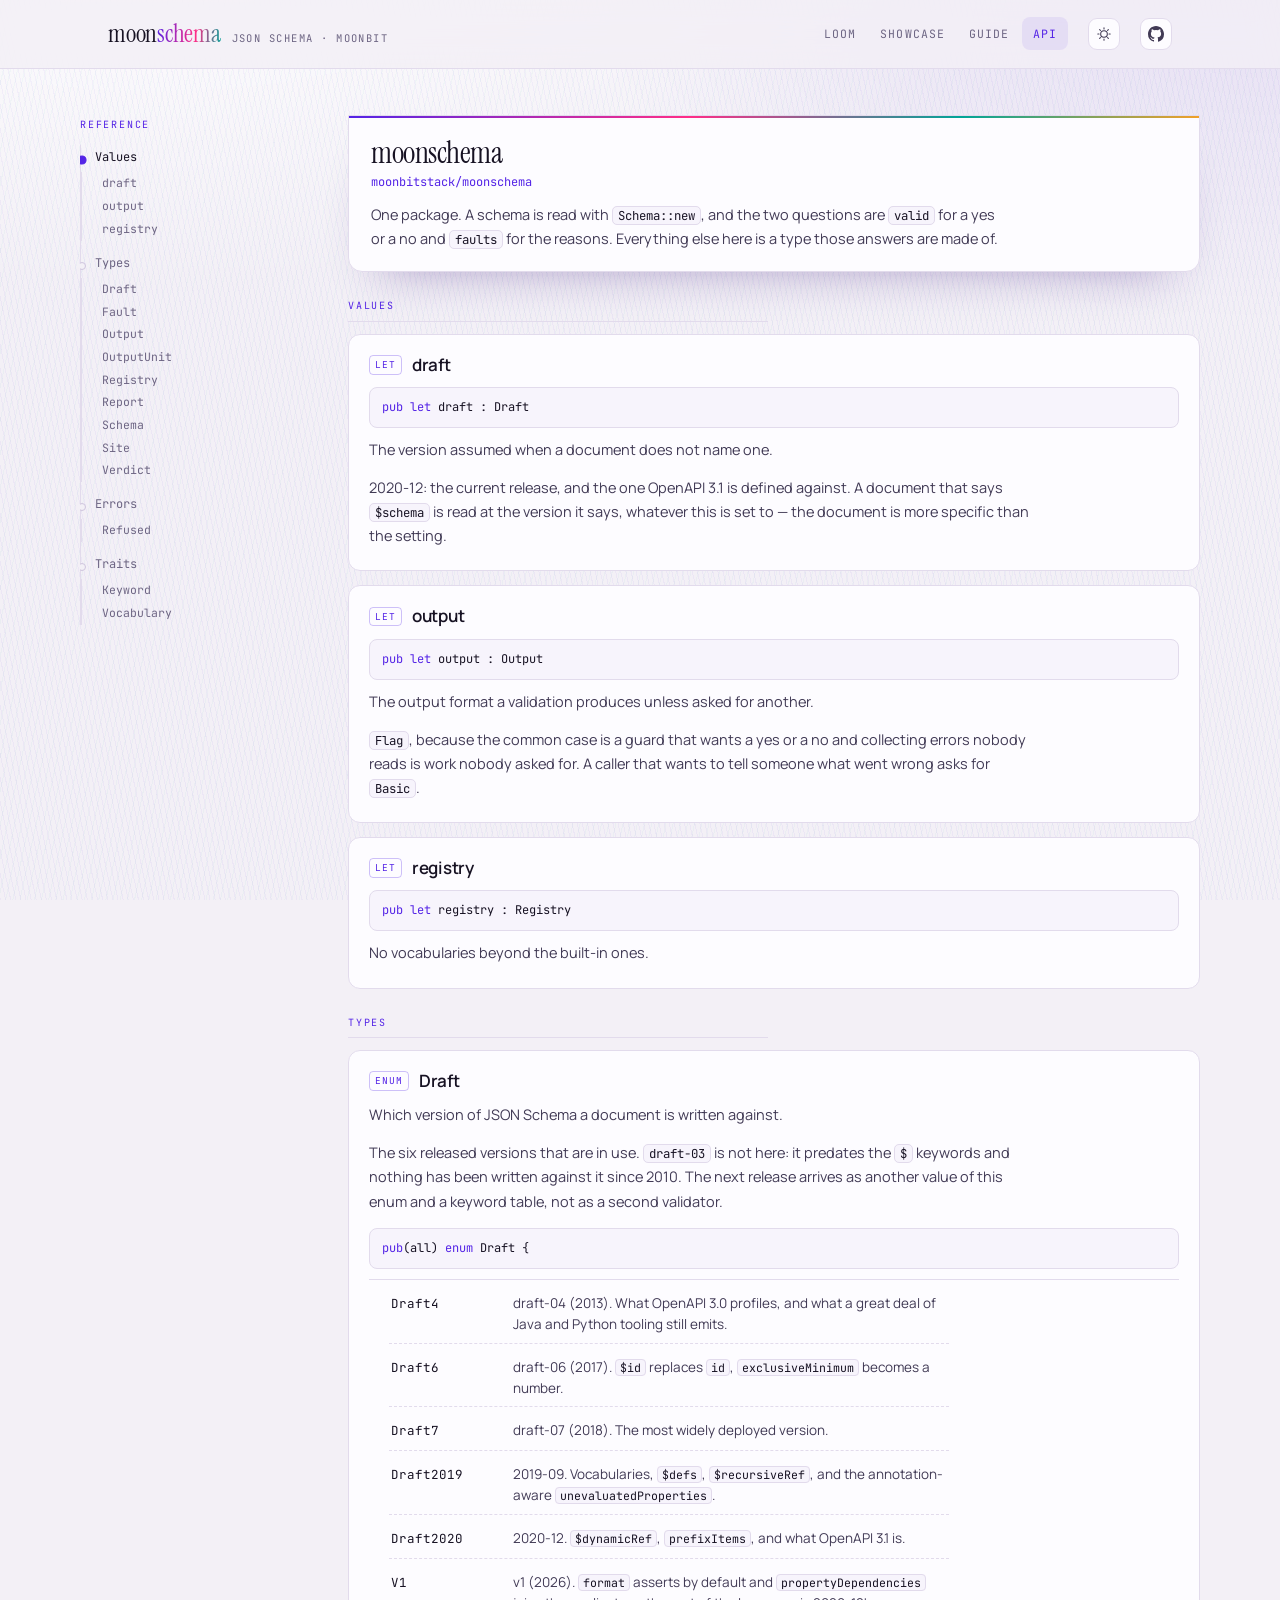
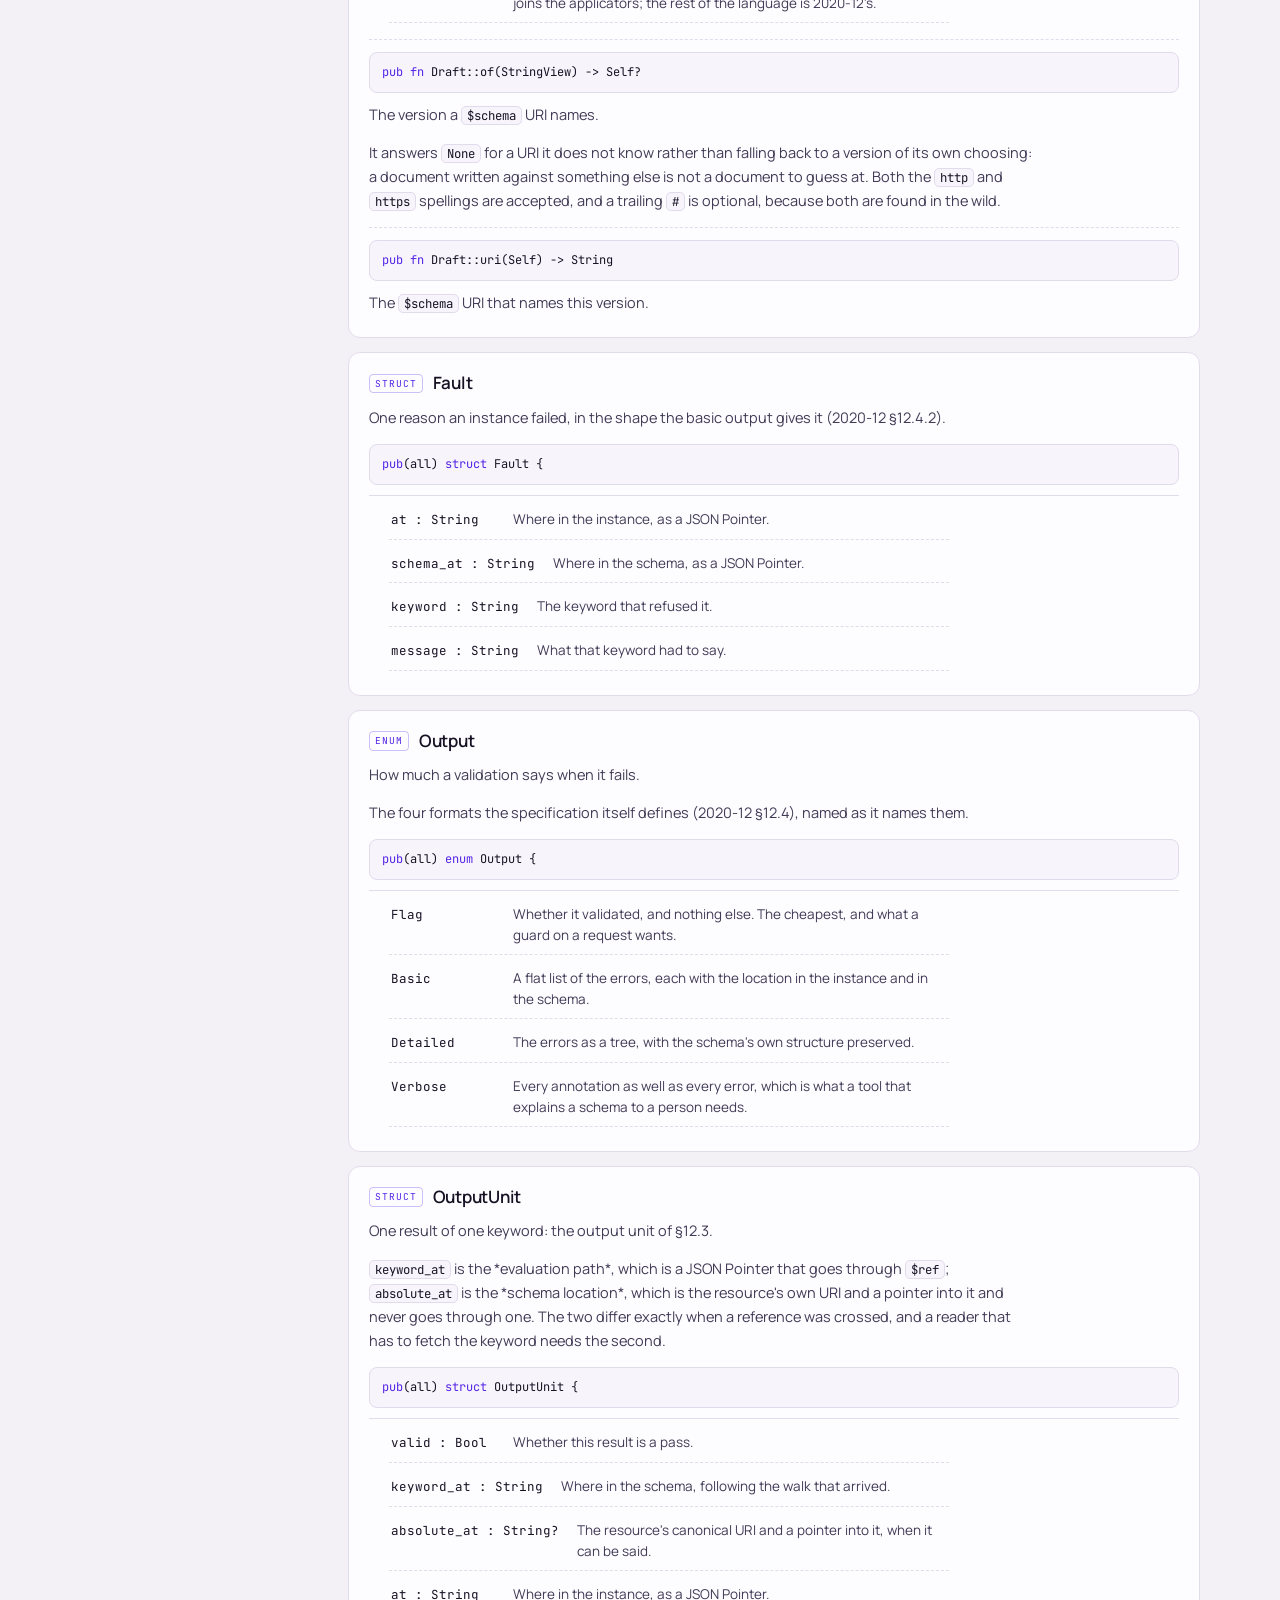
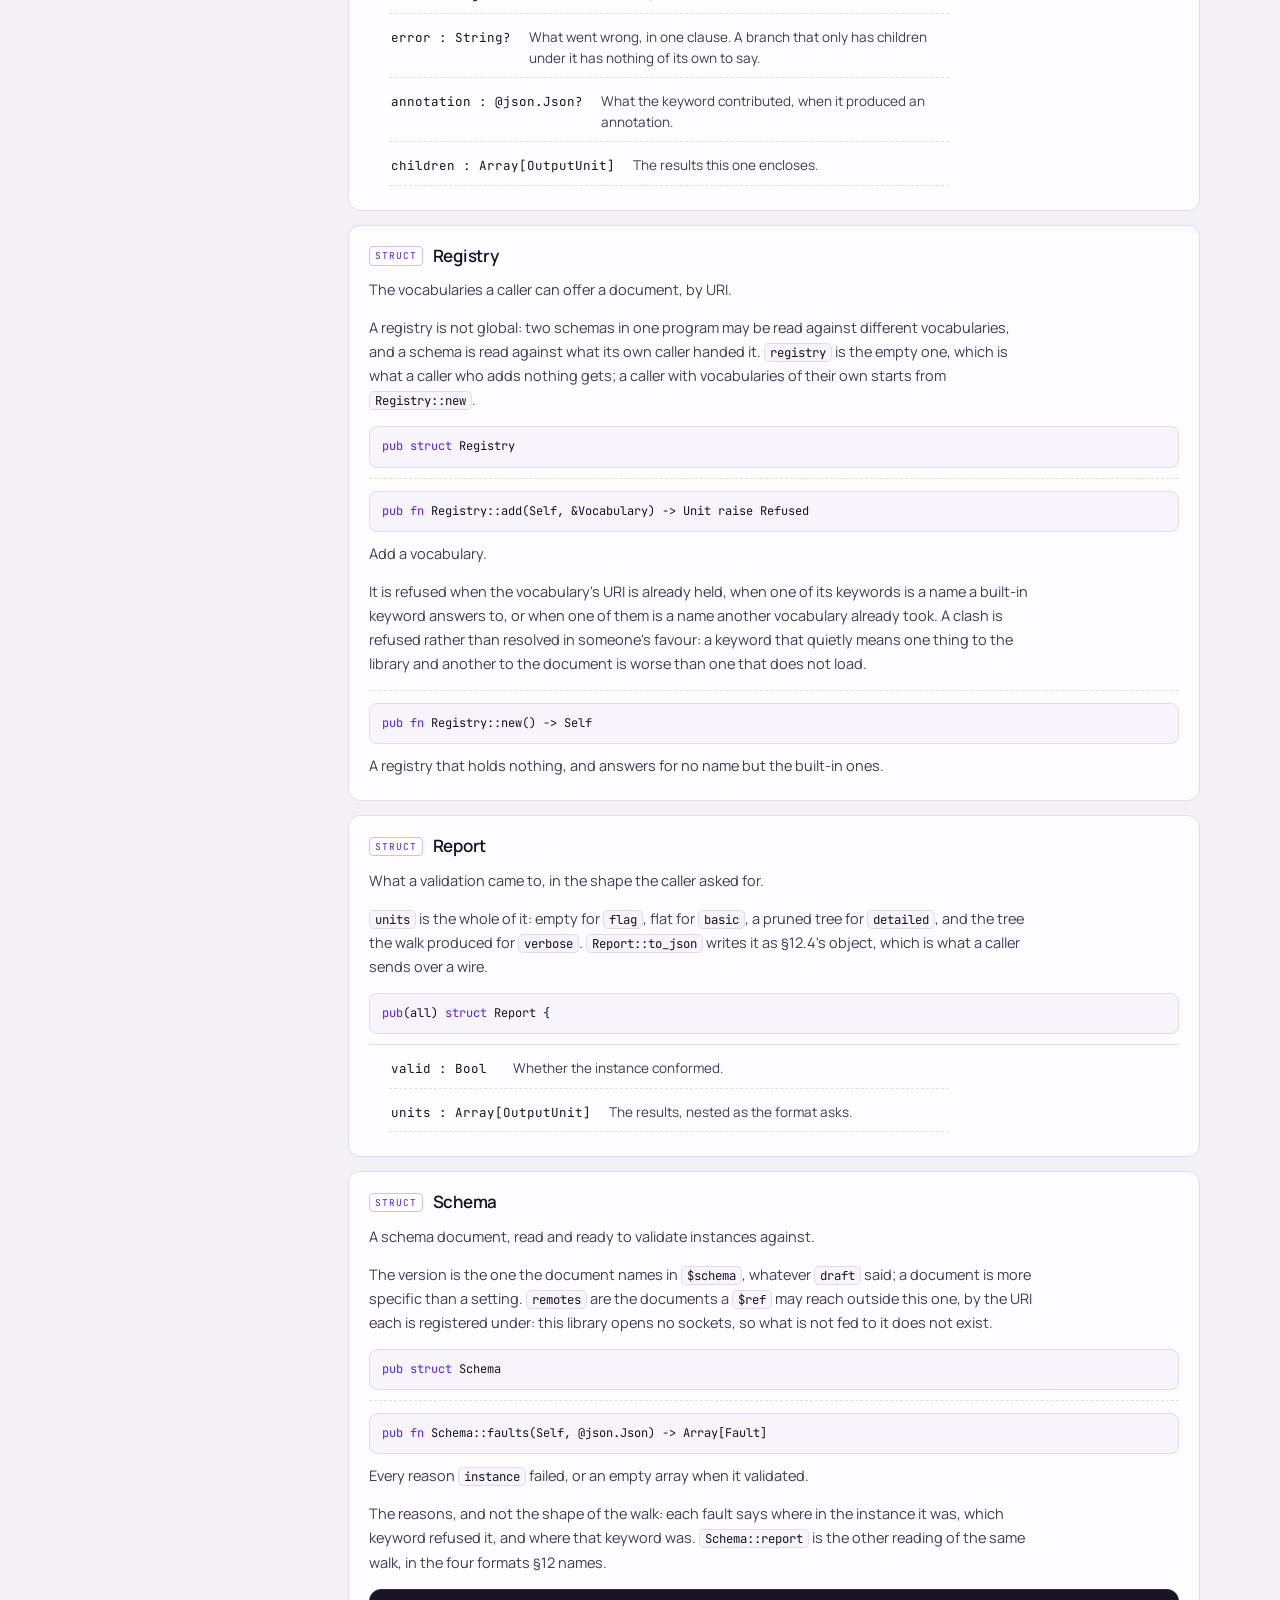
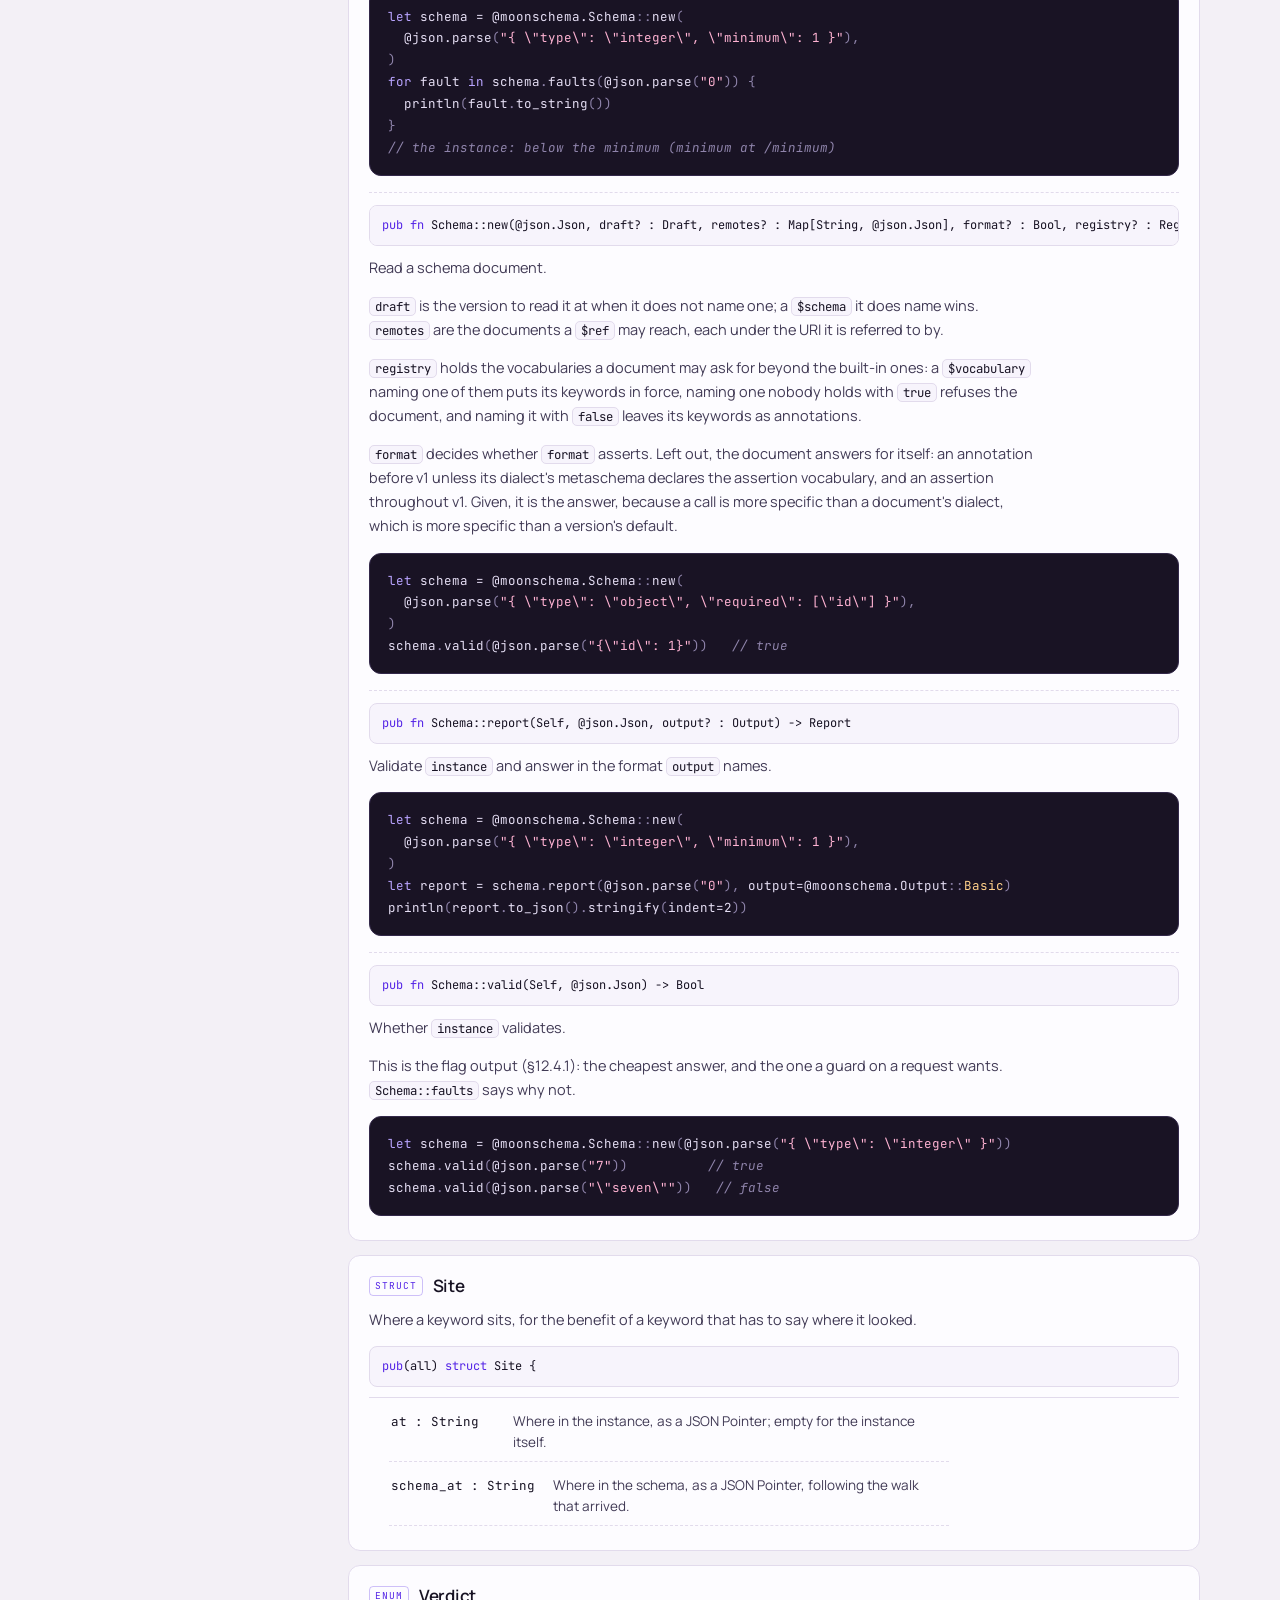
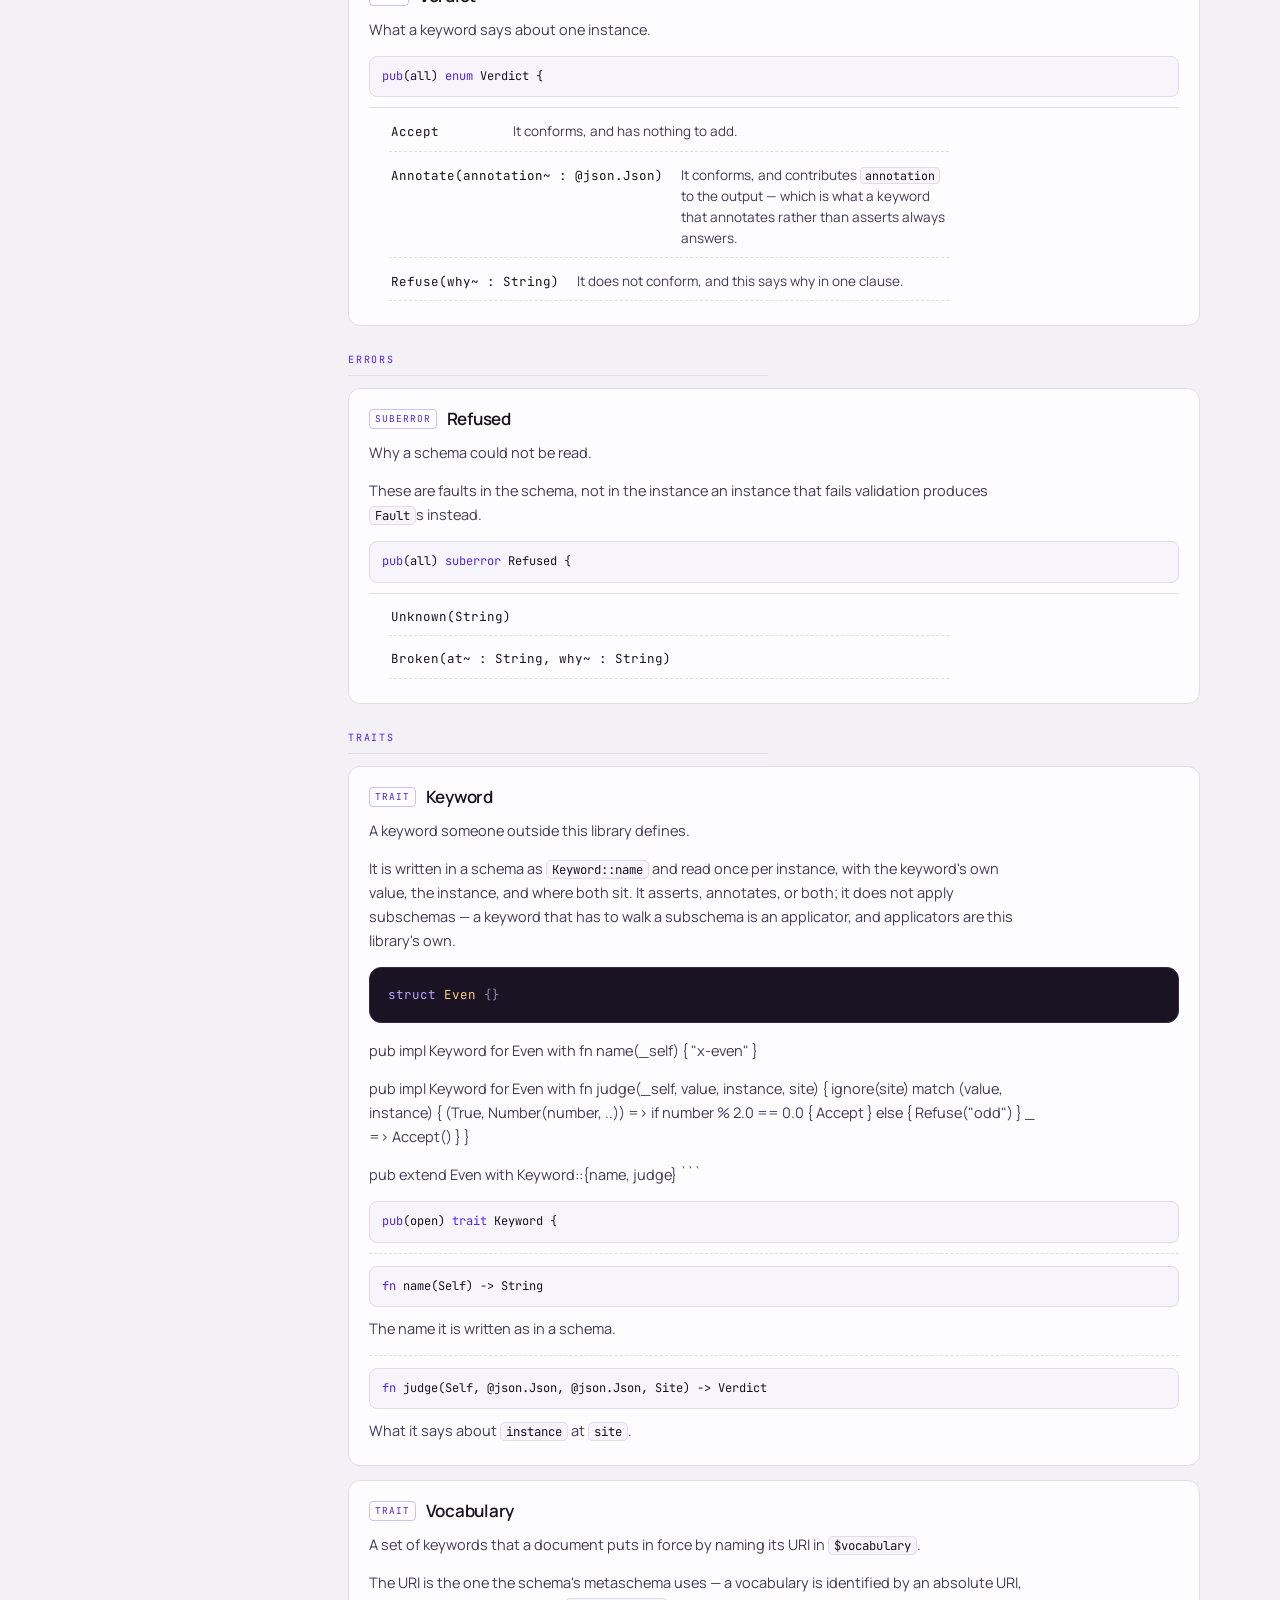
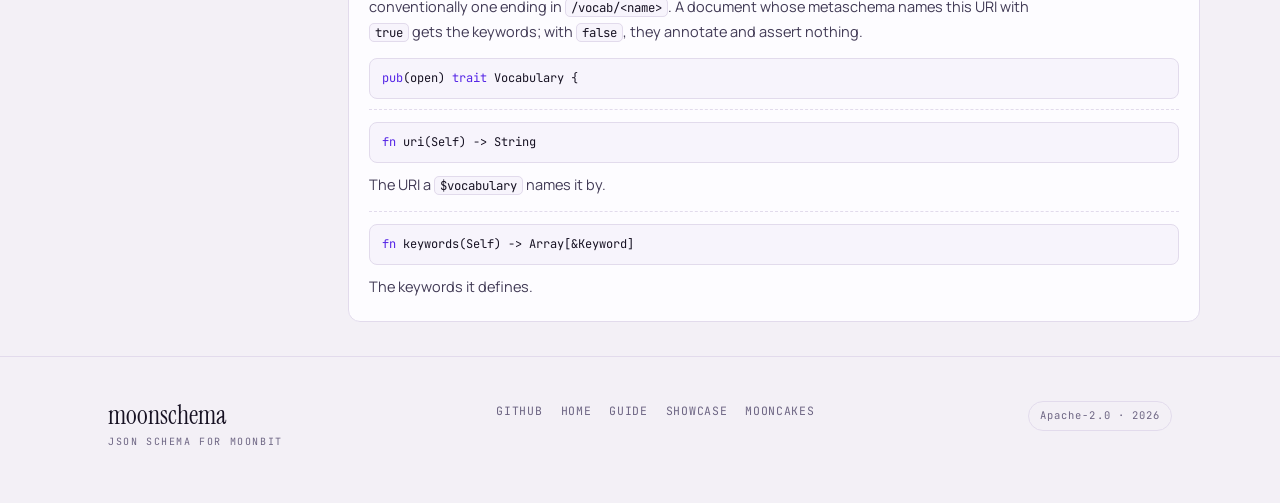
==== commit 5d27a4f5: "fixed(moonschema): the API page keeps a description when `#derive` follows the doc comment. Signed-o" ====
--- a/docs/api.html
+++ b/docs/api.html
@@ -122,7 +122,7 @@
 <h3><span class="kind">struct</span>OutputUnit</h3>
 <p>One result of one keyword: the output unit of §12.3.</p><p><code>keyword_at</code> is the *evaluation path*, which is a JSON Pointer that goes through <code>$ref</code>; <code>absolute_at</code> is the *schema location*, which is the resource's own URI and a pointer into it and never goes through one. The two differ exactly when a reference was crossed, and a reader that has to fetch the keyword needs the second.</p>
 <div class="sig"><span class="k">pub</span>(all) <span class="k">struct</span> OutputUnit {</div>
-<ul class="variants"><li>valid : Bool<small>Whether this result is a pass.</small></li><li>keyword_at : String<small>Where in the schema, following the walk that arrived.</small></li><li>absolute_at : String?<small>The resource's canonical URI and a pointer into it, when it can be said.</small></li><li>at : String<small>Where in the instance, as a JSON Pointer.</small></li><li>error : String?<small>What went wrong, in one clause. A branch that only has children under it has nothing of its own to say.</small></li><li>annotation : Json?<small>What the keyword contributed, when it produced an annotation.</small></li><li>children : Array[OutputUnit]<small>The results this one encloses.</small></li></ul>
+<ul class="variants"><li>valid : Bool<small>Whether this result is a pass.</small></li><li>keyword_at : String<small>Where in the schema, following the walk that arrived.</small></li><li>absolute_at : String?<small>The resource's canonical URI and a pointer into it, when it can be said.</small></li><li>at : String<small>Where in the instance, as a JSON Pointer.</small></li><li>error : String?<small>What went wrong, in one clause. A branch that only has children under it has nothing of its own to say.</small></li><li>annotation : @json.Json?<small>What the keyword contributed, when it produced an annotation.</small></li><li>children : Array[OutputUnit]<small>The results this one encloses.</small></li></ul>
 </div>
 <div class="entry" id="registry">
 <h3><span class="kind">struct</span>Registry</h3>
@@ -141,23 +141,23 @@
 <h3><span class="kind">struct</span>Schema</h3>
 <p>A schema document, read and ready to validate instances against.</p><p>The version is the one the document names in <code>$schema</code>, whatever <code>draft</code> said; a document is more specific than a setting. <code>remotes</code> are the documents a <code>$ref</code> may reach outside this one, by the URI each is registered under: this library opens no sockets, so what is not fed to it does not exist.</p>
 <div class="sig"><span class="k">pub</span> <span class="k">struct</span> Schema</div>
-<div class="member" id="schema-faults"><div class="sig"><span class="k">pub</span> <span class="k">fn</span> Schema::faults(Self, Json) -&gt; Array[Fault]</div><p>Every reason <code>instance</code> failed, or an empty array when it validated.</p><p>The reasons, and not the shape of the walk: each fault says where in the instance it was, which keyword refused it, and where that keyword was. <code>Schema::report</code> is the other reading of the same walk, in the four formats §12 names.</p><pre data-lang="moonbit">let schema = @moonschema.Schema::new(
+<div class="member" id="schema-faults"><div class="sig"><span class="k">pub</span> <span class="k">fn</span> Schema::faults(Self, @json.Json) -&gt; Array[Fault]</div><p>Every reason <code>instance</code> failed, or an empty array when it validated.</p><p>The reasons, and not the shape of the walk: each fault says where in the instance it was, which keyword refused it, and where that keyword was. <code>Schema::report</code> is the other reading of the same walk, in the four formats §12 names.</p><pre data-lang="moonbit">let schema = @moonschema.Schema::new(
   @json.parse("{ \"type\": \"integer\", \"minimum\": 1 }"),
 )
 for fault in schema.faults(@json.parse("0")) {
   println(fault.to_string())
 }
 // the instance: below the minimum (minimum at /minimum)</pre></div>
-<div class="member" id="schema-new"><div class="sig"><span class="k">pub</span> <span class="k">fn</span> Schema::new(Json, draft? : Draft, remotes? : Map[String, Json], format? : Bool, registry? : Registry) -&gt; Self raise Refused</div><p>Read a schema document.</p><p><code>draft</code> is the version to read it at when it does not name one; a <code>$schema</code> it does name wins. <code>remotes</code> are the documents a <code>$ref</code> may reach, each under the URI it is referred to by.</p><p><code>registry</code> holds the vocabularies a document may ask for beyond the built-in ones: a <code>$vocabulary</code> naming one of them puts its keywords in force, naming one nobody holds with <code>true</code> refuses the document, and naming it with <code>false</code> leaves its keywords as annotations.</p><p><code>format</code> decides whether <code>format</code> asserts. Left out, the document answers for itself: an annotation before v1 unless its dialect's metaschema declares the assertion vocabulary, and an assertion throughout v1. Given, it is the answer, because a call is more specific than a document's dialect, which is more specific than a version's default.</p><pre data-lang="moonbit">let schema = @moonschema.Schema::new(
+<div class="member" id="schema-new"><div class="sig"><span class="k">pub</span> <span class="k">fn</span> Schema::new(@json.Json, draft? : Draft, remotes? : Map[String, @json.Json], format? : Bool, registry? : Registry) -&gt; Self raise Refused</div><p>Read a schema document.</p><p><code>draft</code> is the version to read it at when it does not name one; a <code>$schema</code> it does name wins. <code>remotes</code> are the documents a <code>$ref</code> may reach, each under the URI it is referred to by.</p><p><code>registry</code> holds the vocabularies a document may ask for beyond the built-in ones: a <code>$vocabulary</code> naming one of them puts its keywords in force, naming one nobody holds with <code>true</code> refuses the document, and naming it with <code>false</code> leaves its keywords as annotations.</p><p><code>format</code> decides whether <code>format</code> asserts. Left out, the document answers for itself: an annotation before v1 unless its dialect's metaschema declares the assertion vocabulary, and an assertion throughout v1. Given, it is the answer, because a call is more specific than a document's dialect, which is more specific than a version's default.</p><pre data-lang="moonbit">let schema = @moonschema.Schema::new(
   @json.parse("{ \"type\": \"object\", \"required\": [\"id\"] }"),
 )
 schema.valid(@json.parse("{\"id\": 1}"))   // true</pre></div>
-<div class="member" id="schema-report"><div class="sig"><span class="k">pub</span> <span class="k">fn</span> Schema::report(Self, Json, output? : Output) -&gt; Report</div><p>Validate <code>instance</code> and answer in the format <code>output</code> names.</p><pre data-lang="moonbit">let schema = @moonschema.Schema::new(
+<div class="member" id="schema-report"><div class="sig"><span class="k">pub</span> <span class="k">fn</span> Schema::report(Self, @json.Json, output? : Output) -&gt; Report</div><p>Validate <code>instance</code> and answer in the format <code>output</code> names.</p><pre data-lang="moonbit">let schema = @moonschema.Schema::new(
   @json.parse("{ \"type\": \"integer\", \"minimum\": 1 }"),
 )
 let report = schema.report(@json.parse("0"), output=@moonschema.Output::Basic)
 println(report.to_json().stringify(indent=2))</pre></div>
-<div class="member" id="schema-valid"><div class="sig"><span class="k">pub</span> <span class="k">fn</span> Schema::valid(Self, Json) -&gt; Bool</div><p>Whether <code>instance</code> validates.</p><p>This is the flag output (§12.4.1): the cheapest answer, and the one a guard on a request wants. <code>Schema::faults</code> says why not.</p><pre data-lang="moonbit">let schema = @moonschema.Schema::new(@json.parse("{ \"type\": \"integer\" }"))
+<div class="member" id="schema-valid"><div class="sig"><span class="k">pub</span> <span class="k">fn</span> Schema::valid(Self, @json.Json) -&gt; Bool</div><p>Whether <code>instance</code> validates.</p><p>This is the flag output (§12.4.1): the cheapest answer, and the one a guard on a request wants. <code>Schema::faults</code> says why not.</p><pre data-lang="moonbit">let schema = @moonschema.Schema::new(@json.parse("{ \"type\": \"integer\" }"))
 schema.valid(@json.parse("7"))          // true
 schema.valid(@json.parse("\"seven\""))   // false</pre></div>
 </div>
@@ -171,7 +171,7 @@
 <h3><span class="kind">enum</span>Verdict</h3>
 <p>What a keyword says about one instance.</p>
 <div class="sig"><span class="k">pub</span>(all) <span class="k">enum</span> Verdict {</div>
-<ul class="variants"><li>Accept<small>It conforms, and has nothing to add.</small></li><li>Annotate(annotation~ : Json)<small>It conforms, and contributes <code>annotation</code> to the output — which is what a keyword that annotates rather than asserts always answers.</small></li><li>Refuse(why~ : String)<small>It does not conform, and this says why in one clause.</small></li></ul>
+<ul class="variants"><li>Accept<small>It conforms, and has nothing to add.</small></li><li>Annotate(annotation~ : @json.Json)<small>It conforms, and contributes <code>annotation</code> to the output — which is what a keyword that annotates rather than asserts always answers.</small></li><li>Refuse(why~ : String)<small>It does not conform, and this says why in one clause.</small></li></ul>
 </div>
 </div>
 <div class="kind-group"><p class="g" id="errors">Errors</p>
@@ -188,7 +188,7 @@
 <p>A keyword someone outside this library defines.</p><p>It is written in a schema as <code>Keyword::name</code> and read once per instance, with the keyword's own value, the instance, and where both sit. It asserts, annotates, or both; it does not apply subschemas — a keyword that has to walk a subschema is an applicator, and applicators are this library's own.</p><pre data-lang="moonbit">struct Even {}</pre><p>pub impl Keyword for Even with fn name(_self) { "x-even" }</p><p>pub impl Keyword for Even with fn judge(_self, value, instance, site) { ignore(site) match (value, instance) { (True, Number(number, ..)) =&gt; if number % 2.0 == 0.0 { Accept } else { Refuse("odd") } _ =&gt; Accept() } }</p><p>pub extend Even with Keyword::{name, judge} ```</p>
 <div class="sig"><span class="k">pub</span>(open) <span class="k">trait</span> Keyword {</div>
 <div class="member" id="keyword-name"><div class="sig"><span class="k">fn</span> name(Self) -&gt; String</div><p>The name it is written as in a schema.</p></div>
-<div class="member" id="keyword-judge"><div class="sig"><span class="k">fn</span> judge(Self, Json, Json, Site) -&gt; Verdict</div><p>What it says about <code>instance</code> at <code>site</code>.</p></div>
+<div class="member" id="keyword-judge"><div class="sig"><span class="k">fn</span> judge(Self, @json.Json, @json.Json, Site) -&gt; Verdict</div><p>What it says about <code>instance</code> at <code>site</code>.</p></div>
 </div>
 <div class="entry" id="vocabulary">
 <h3><span class="kind">trait</span>Vocabulary</h3>
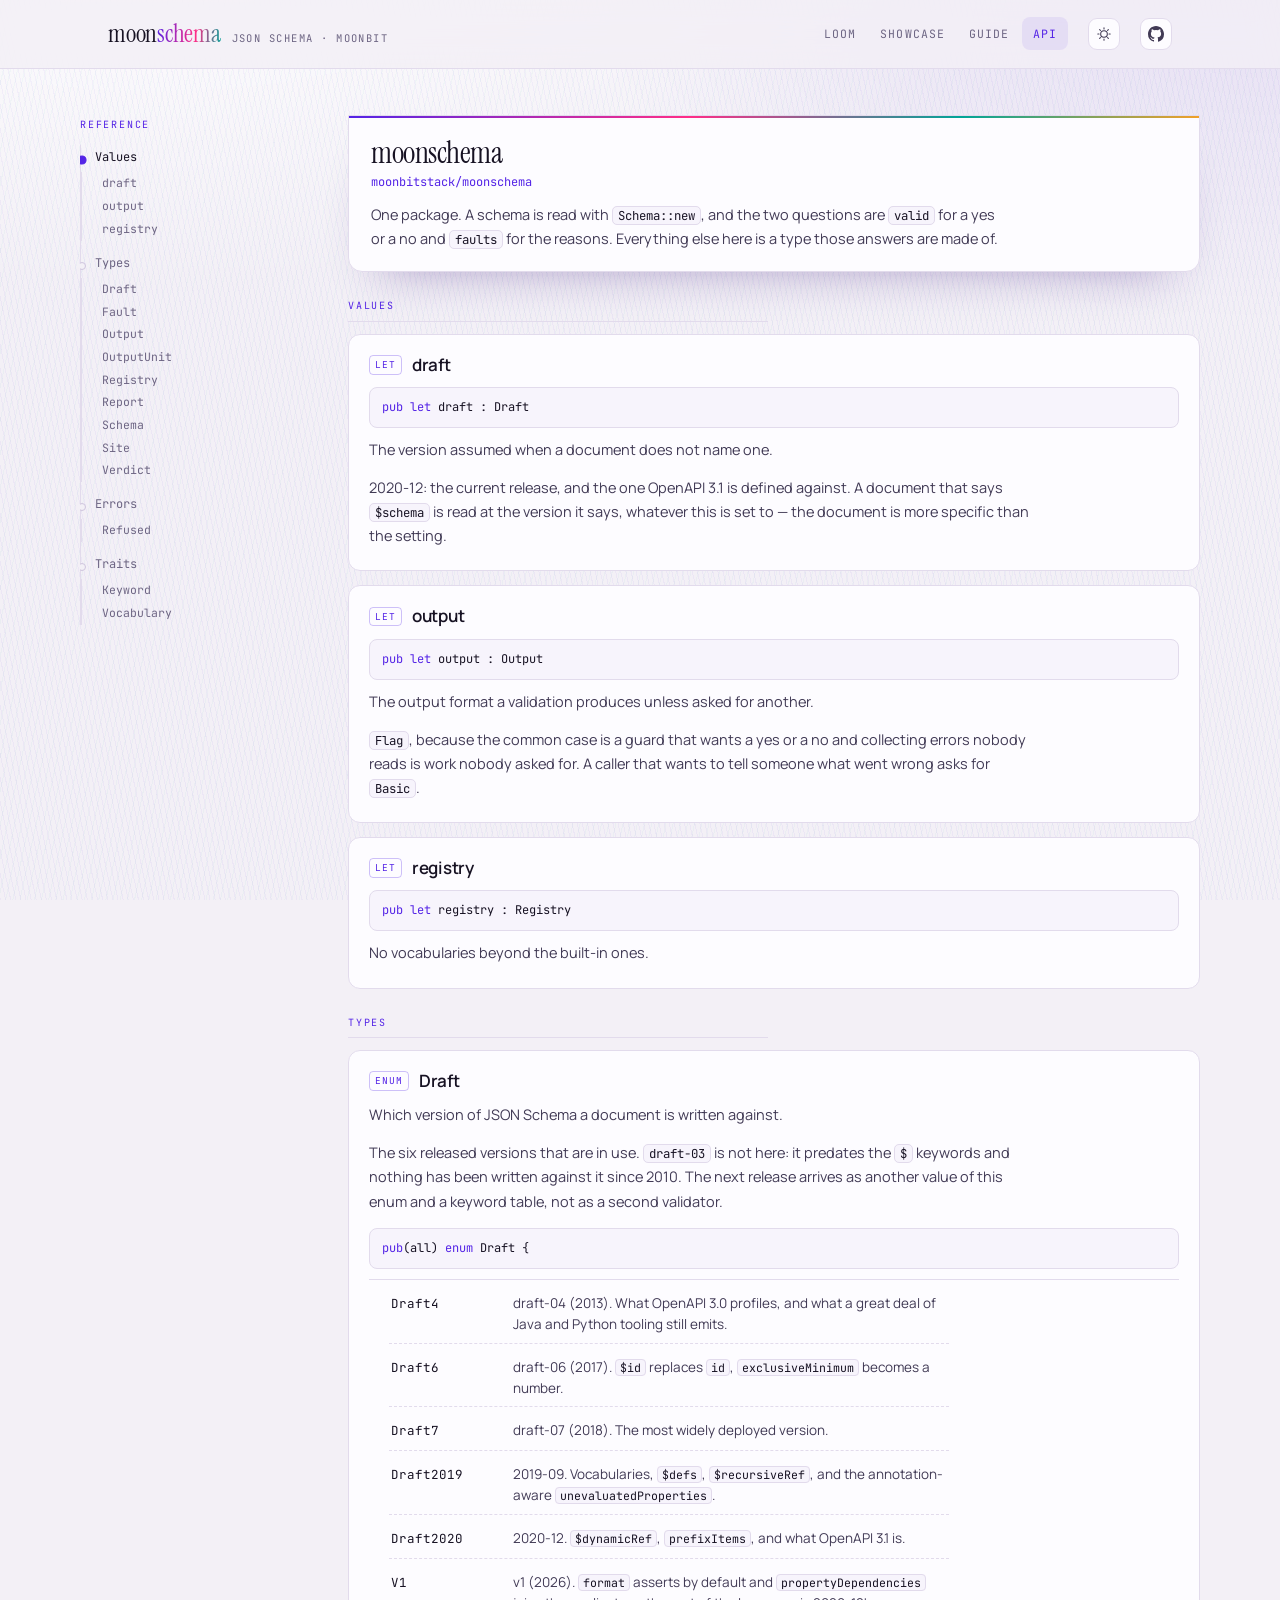
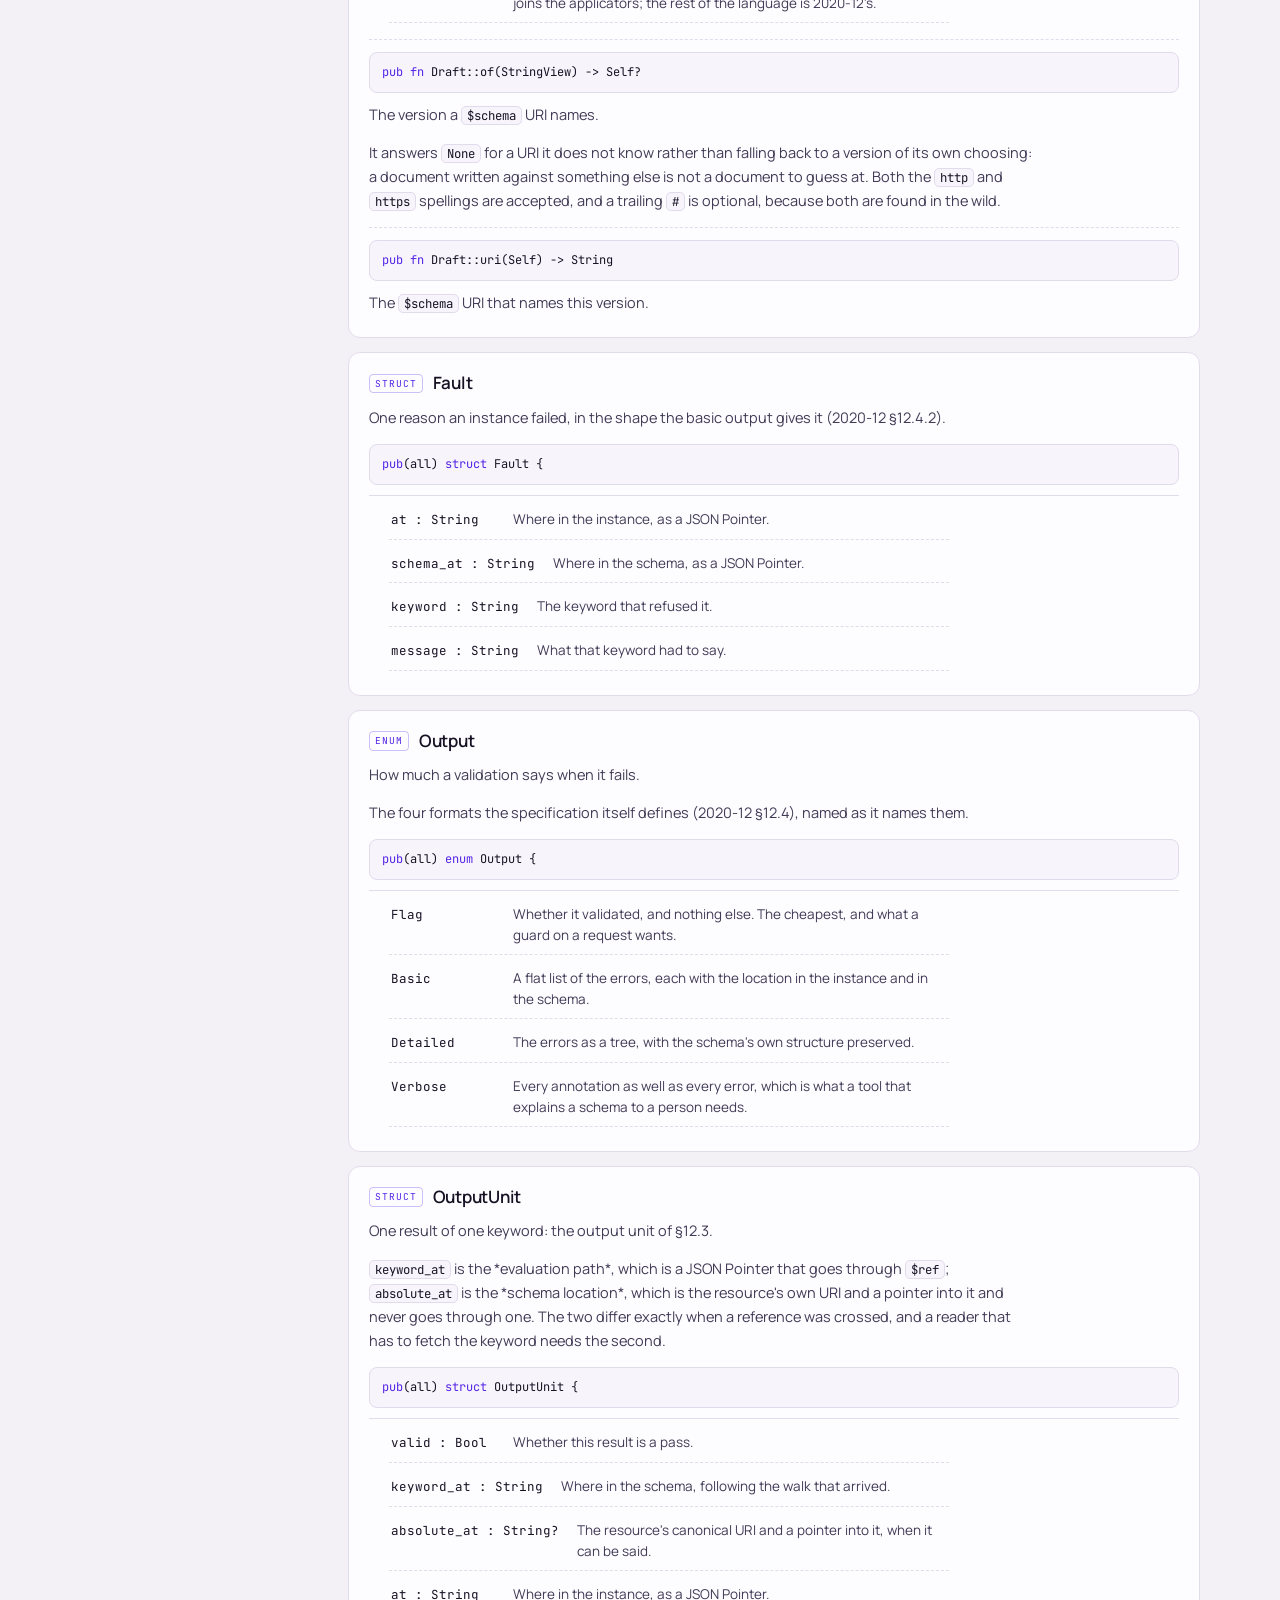
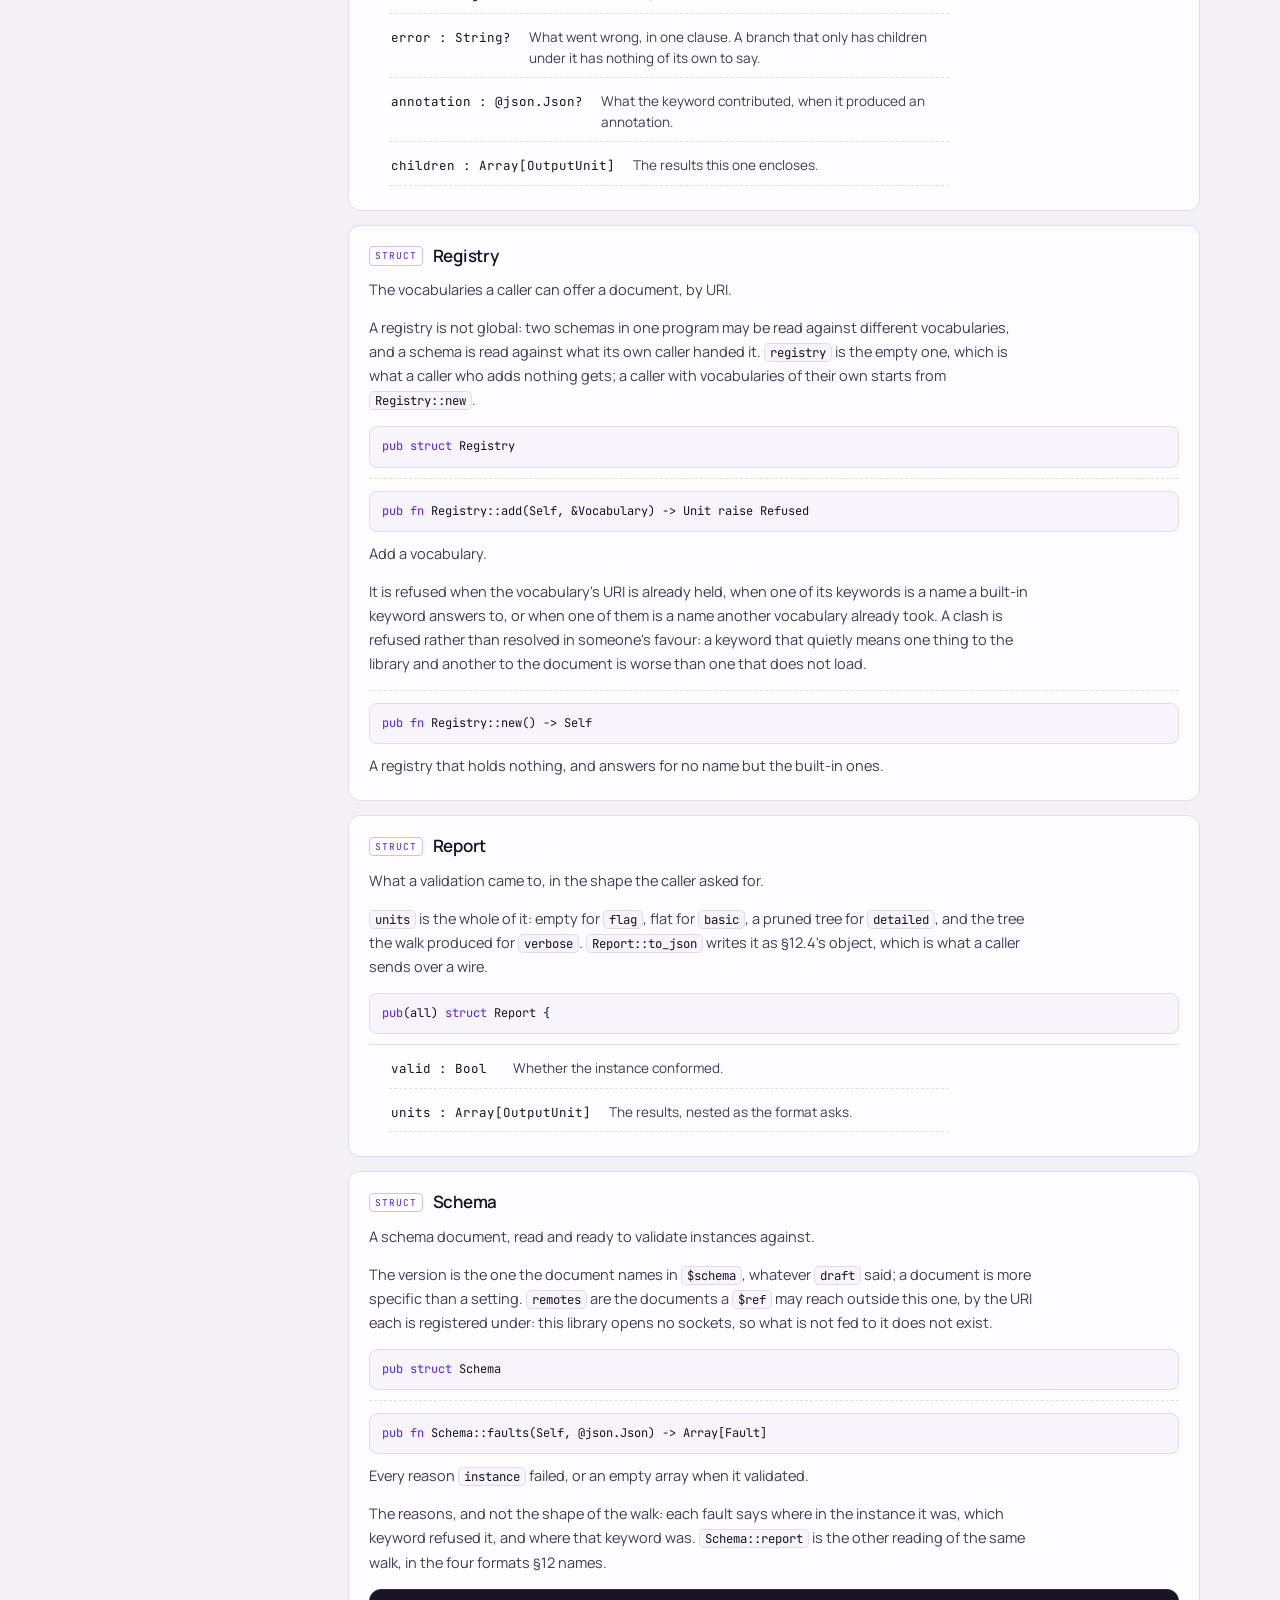
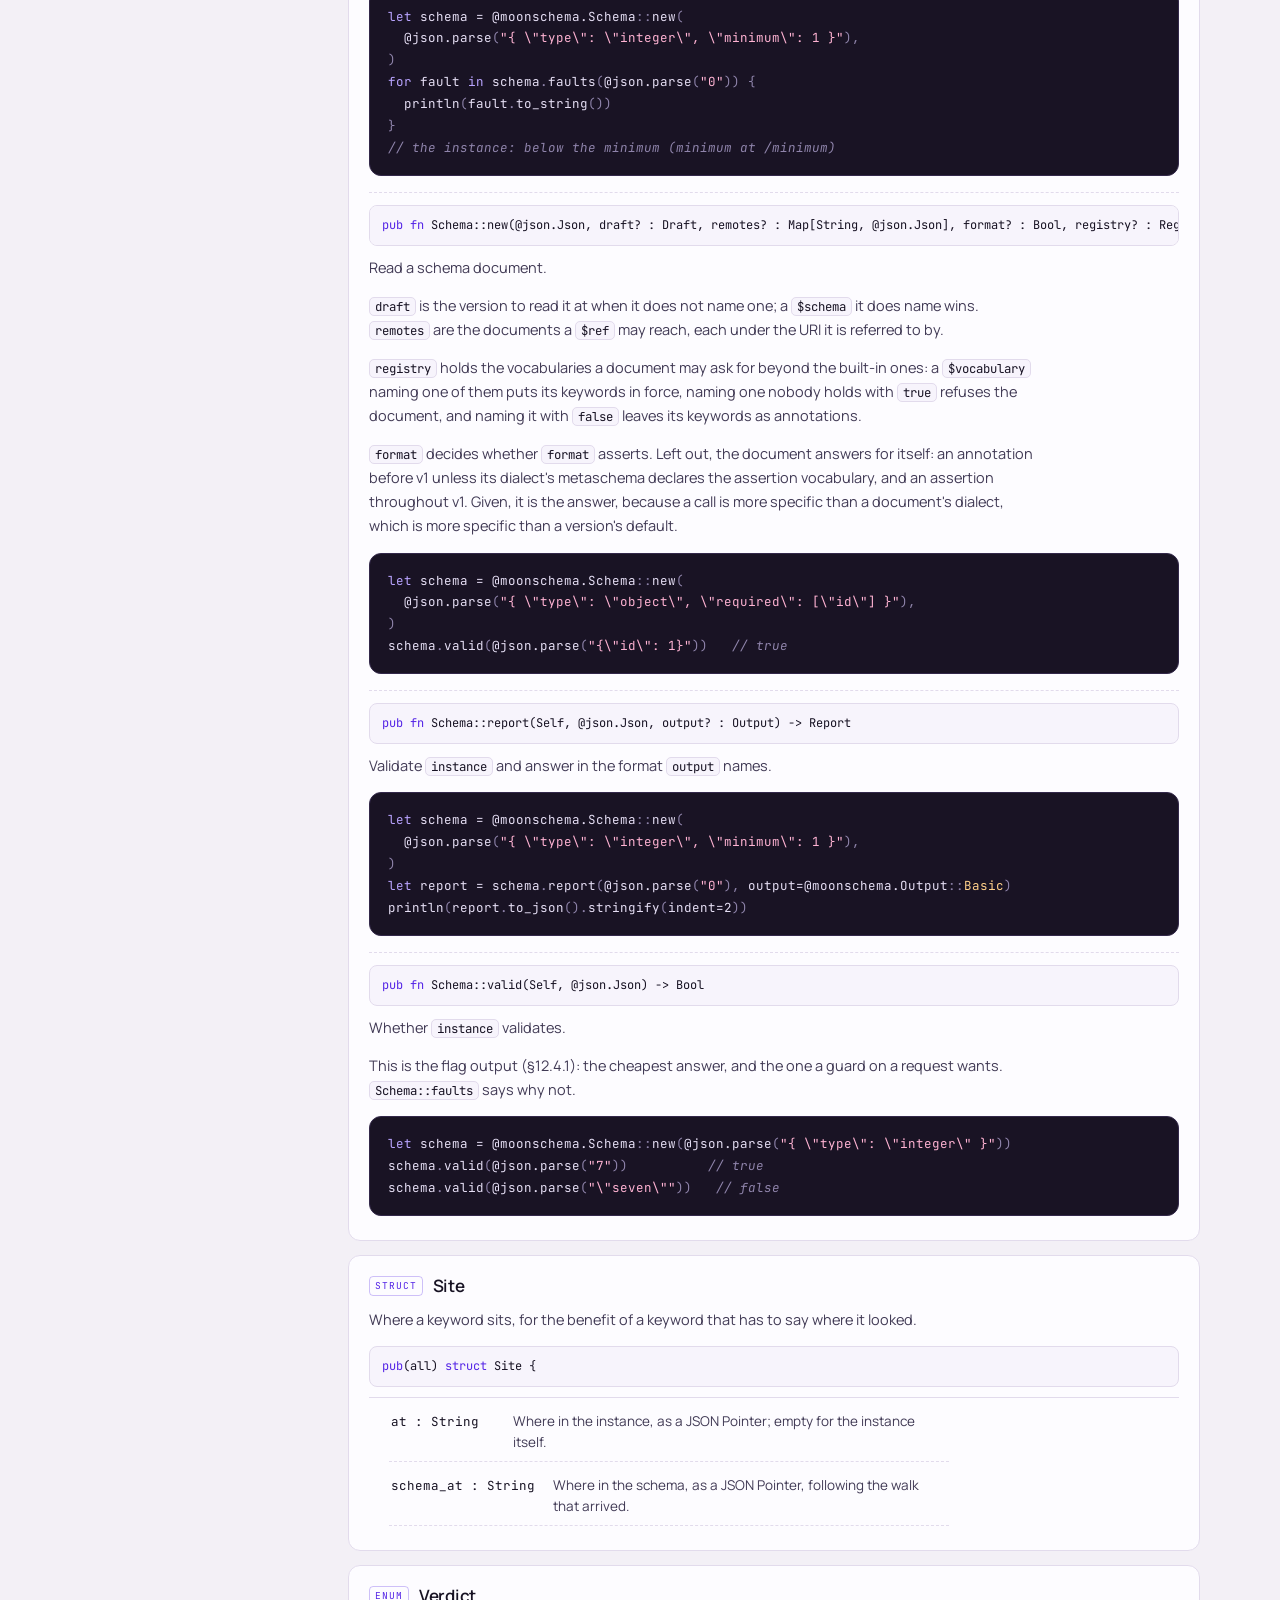
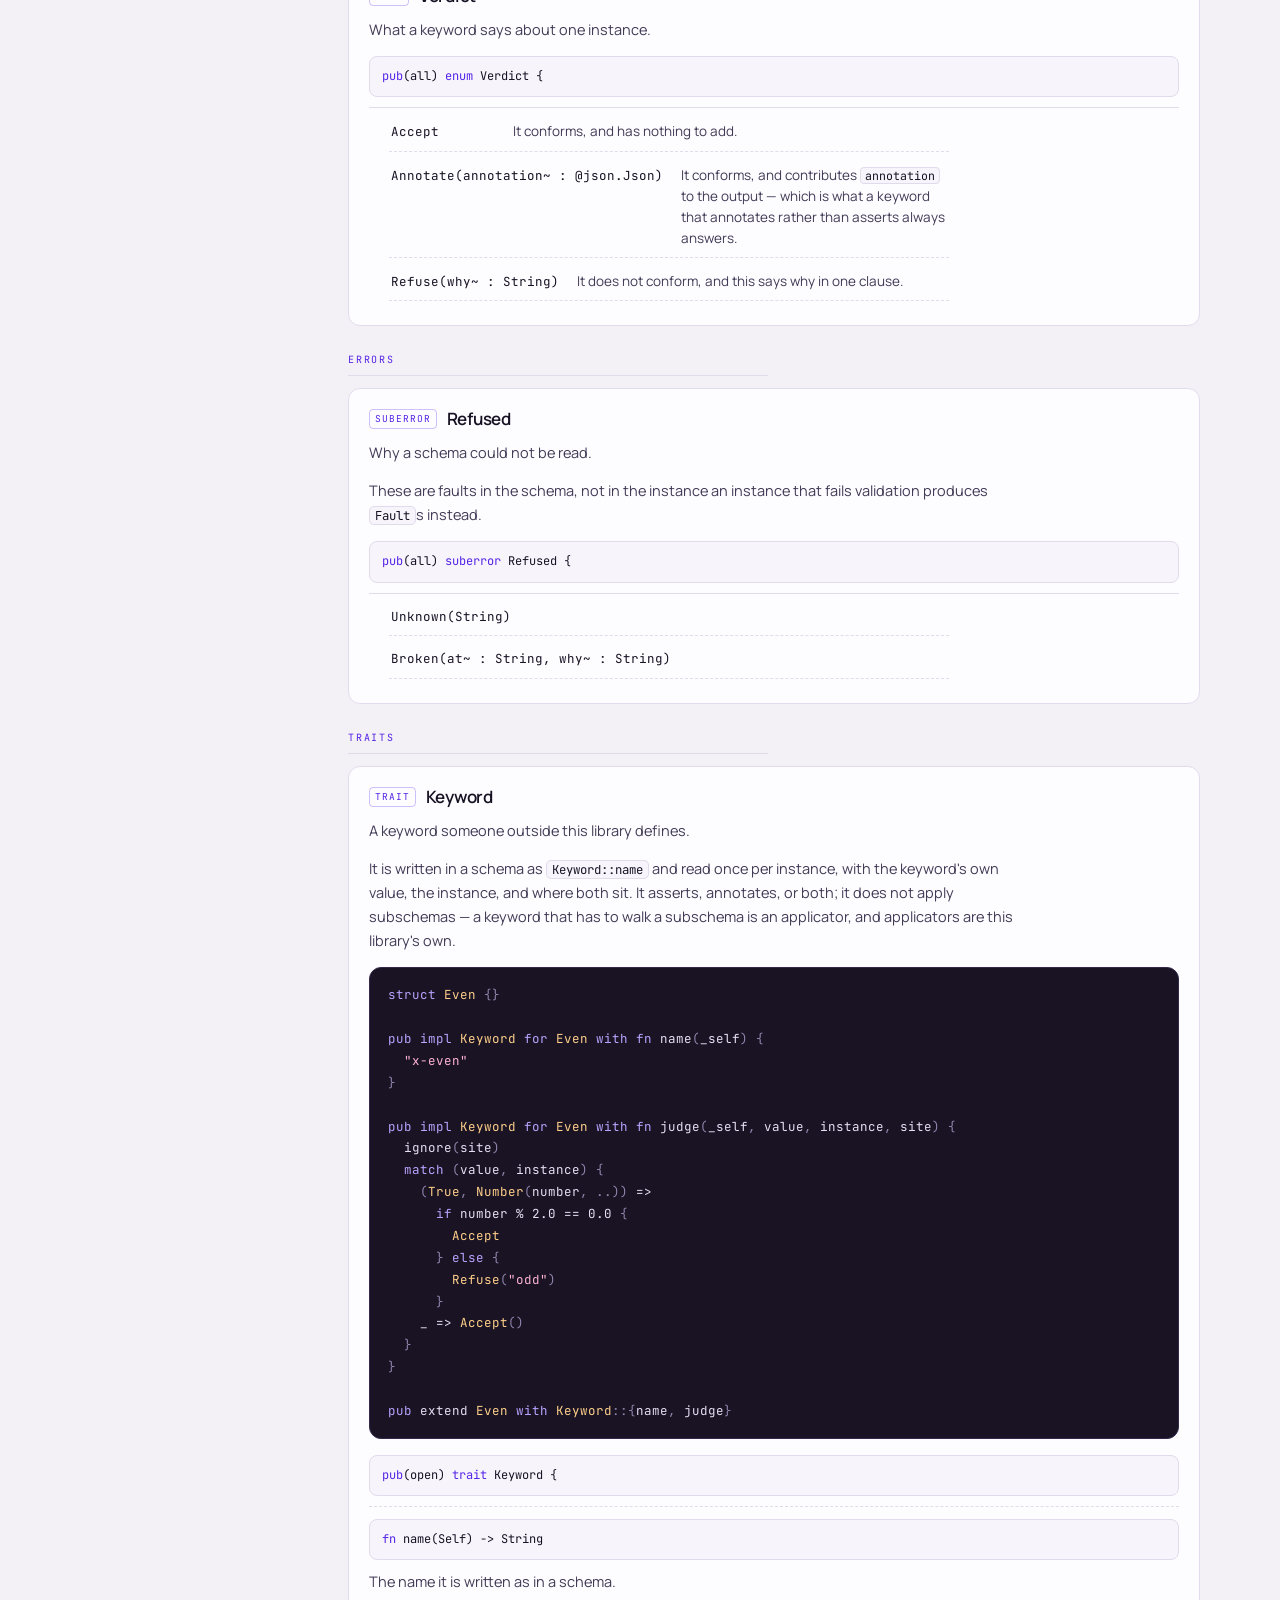
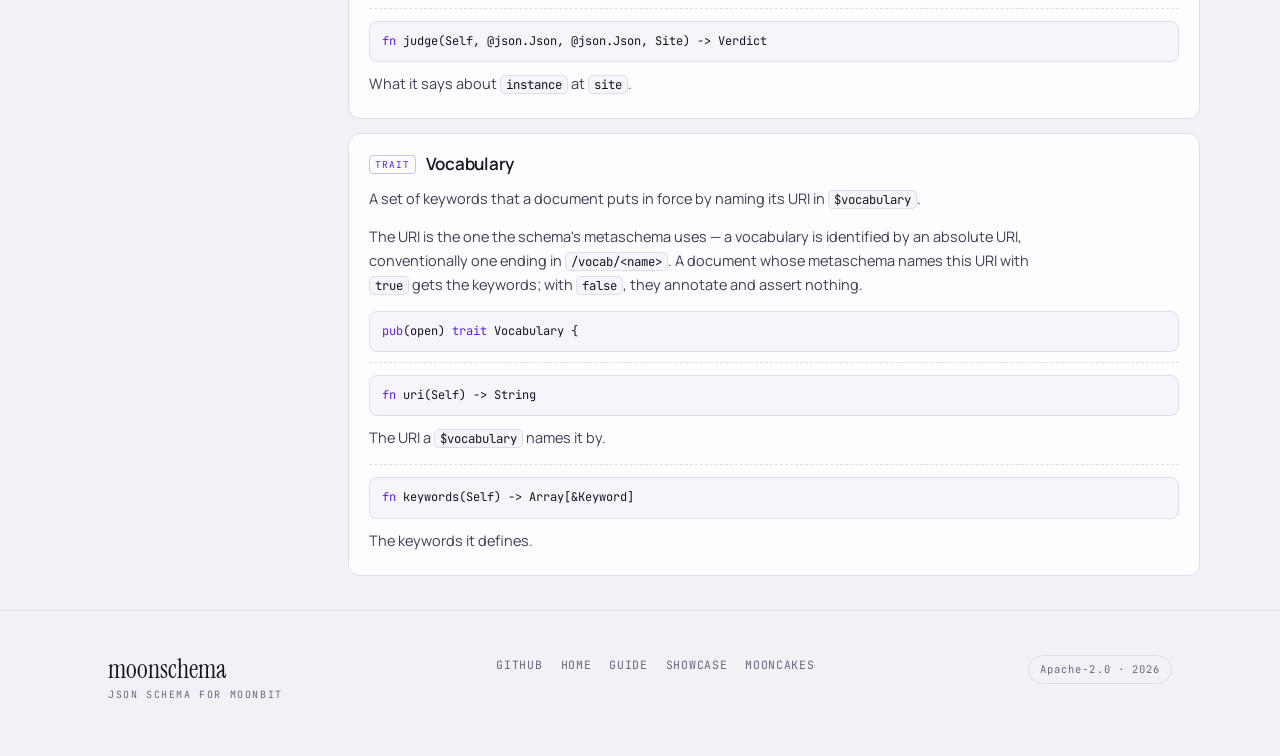
==== commit 2b79d6fc: "docs(moonschema): a fenced example in a doc comment is one block, not a sentence. The reference read" ====
--- a/docs/api.html
+++ b/docs/api.html
@@ -185,7 +185,26 @@
 <div class="kind-group"><p class="g" id="traits">Traits</p>
 <div class="entry" id="keyword">
 <h3><span class="kind">trait</span>Keyword</h3>
-<p>A keyword someone outside this library defines.</p><p>It is written in a schema as <code>Keyword::name</code> and read once per instance, with the keyword's own value, the instance, and where both sit. It asserts, annotates, or both; it does not apply subschemas — a keyword that has to walk a subschema is an applicator, and applicators are this library's own.</p><pre data-lang="moonbit">struct Even {}</pre><p>pub impl Keyword for Even with fn name(_self) { "x-even" }</p><p>pub impl Keyword for Even with fn judge(_self, value, instance, site) { ignore(site) match (value, instance) { (True, Number(number, ..)) =&gt; if number % 2.0 == 0.0 { Accept } else { Refuse("odd") } _ =&gt; Accept() } }</p><p>pub extend Even with Keyword::{name, judge} ```</p>
+<p>A keyword someone outside this library defines.</p><p>It is written in a schema as <code>Keyword::name</code> and read once per instance, with the keyword's own value, the instance, and where both sit. It asserts, annotates, or both; it does not apply subschemas — a keyword that has to walk a subschema is an applicator, and applicators are this library's own.</p><pre data-lang="moonbit">struct Even {}
+
+pub impl Keyword for Even with fn name(_self) {
+  "x-even"
+}
+
+pub impl Keyword for Even with fn judge(_self, value, instance, site) {
+  ignore(site)
+  match (value, instance) {
+    (True, Number(number, ..)) =&gt;
+      if number % 2.0 == 0.0 {
+        Accept
+      } else {
+        Refuse("odd")
+      }
+    _ =&gt; Accept()
+  }
+}
+
+pub extend Even with Keyword::{name, judge}</pre>
 <div class="sig"><span class="k">pub</span>(open) <span class="k">trait</span> Keyword {</div>
 <div class="member" id="keyword-name"><div class="sig"><span class="k">fn</span> name(Self) -&gt; String</div><p>The name it is written as in a schema.</p></div>
 <div class="member" id="keyword-judge"><div class="sig"><span class="k">fn</span> judge(Self, @json.Json, @json.Json, Site) -&gt; Verdict</div><p>What it says about <code>instance</code> at <code>site</code>.</p></div>
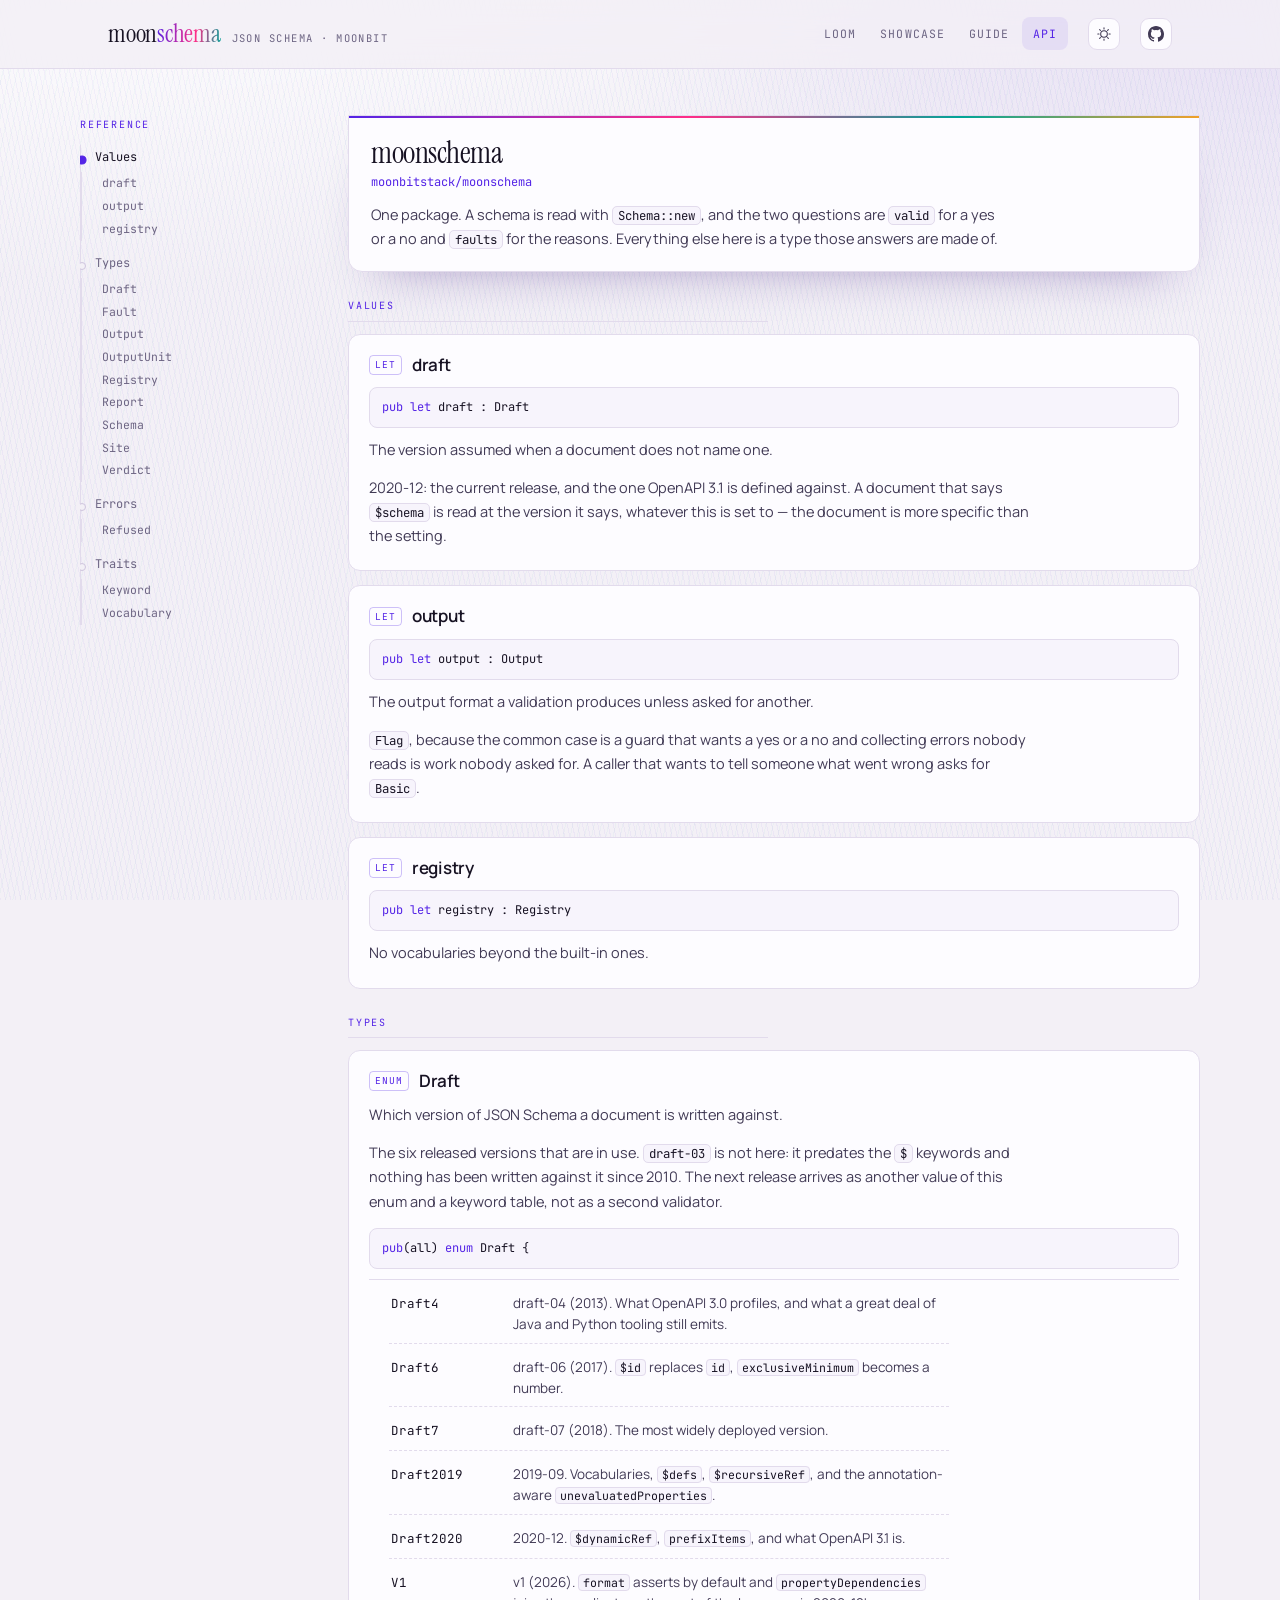
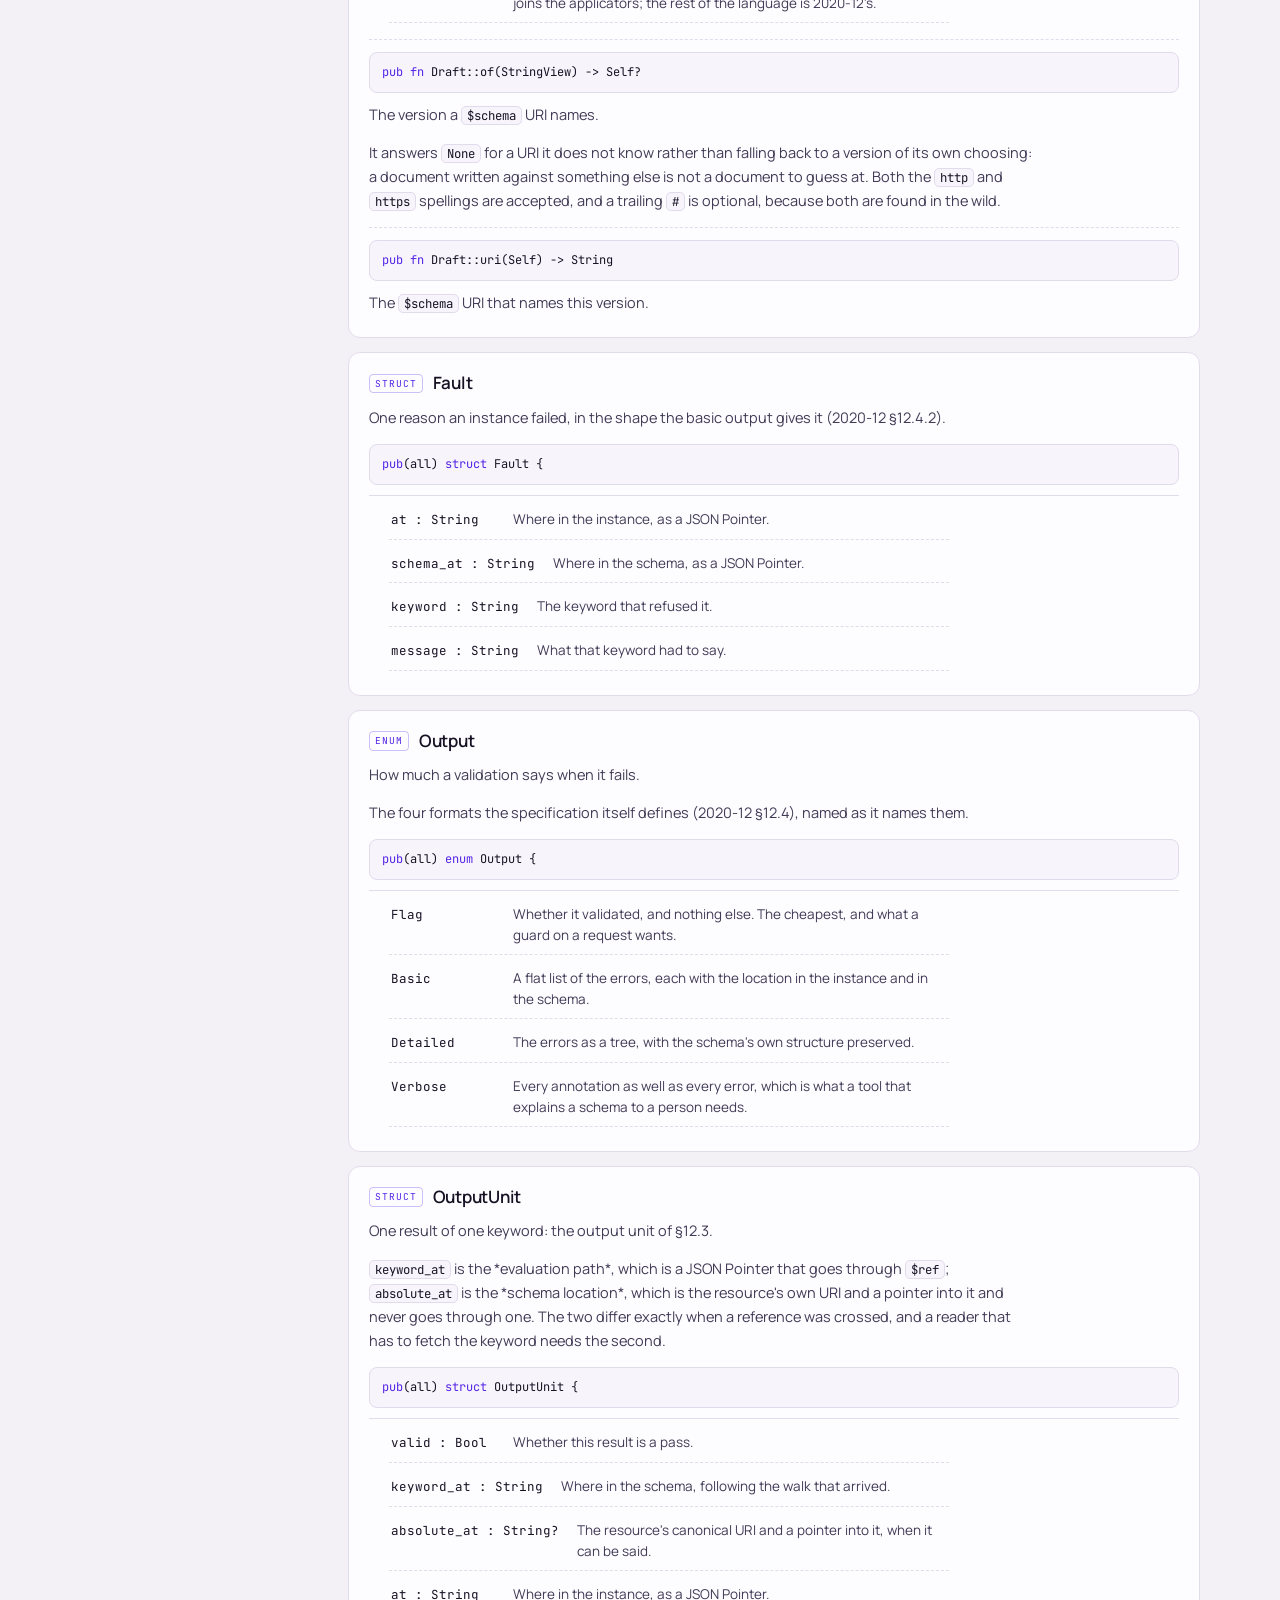
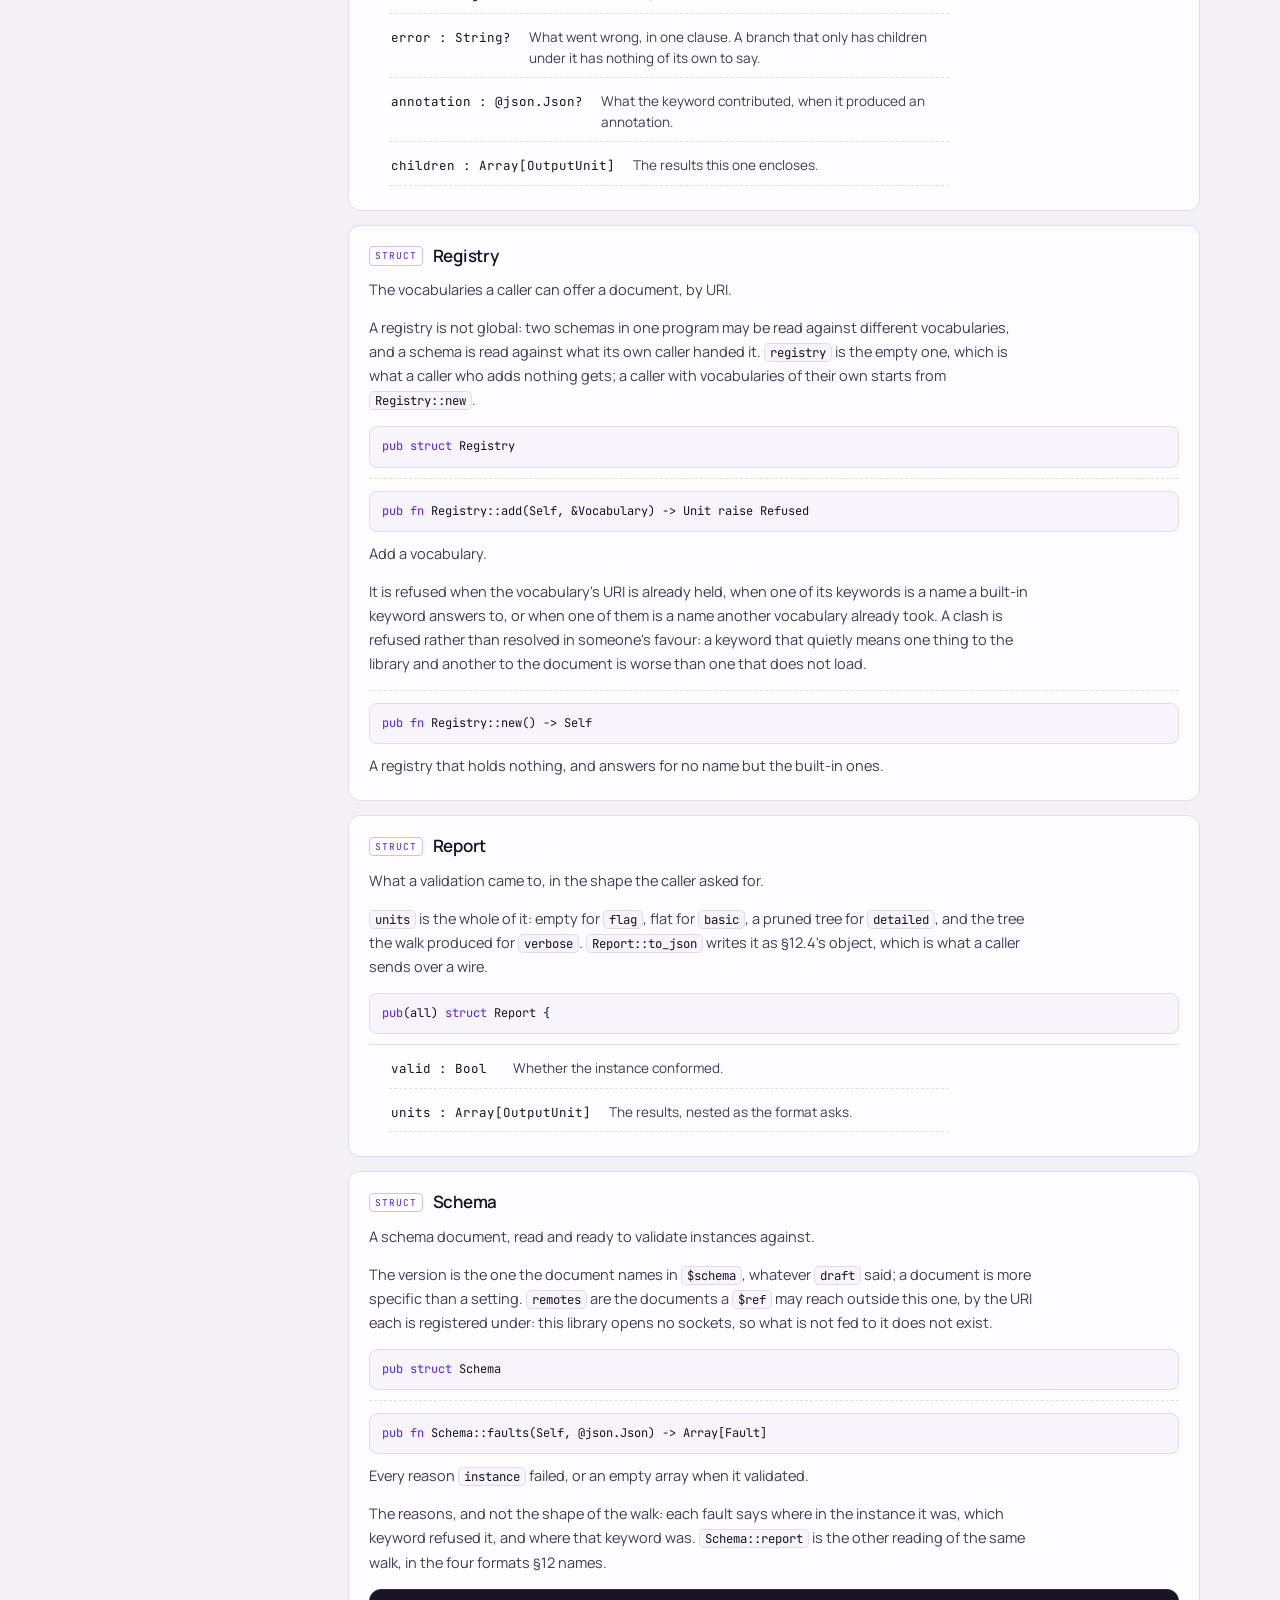
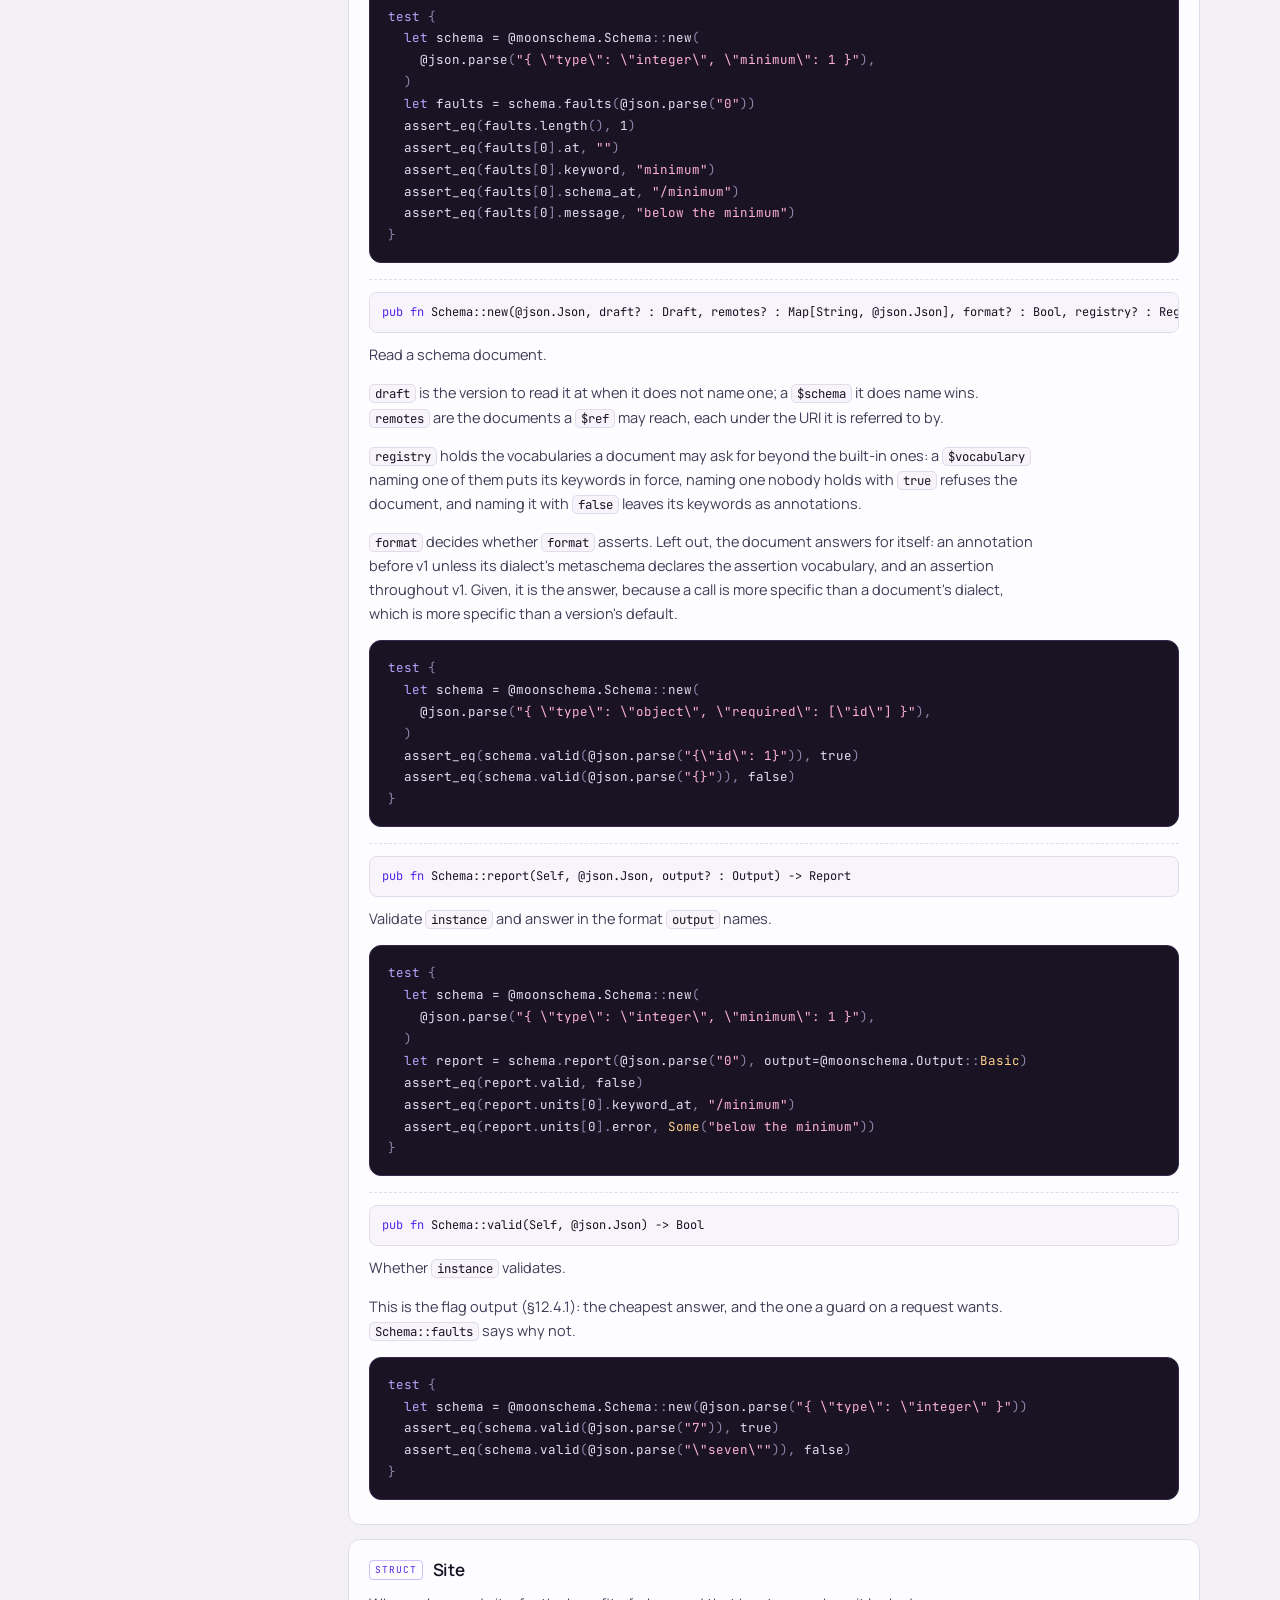
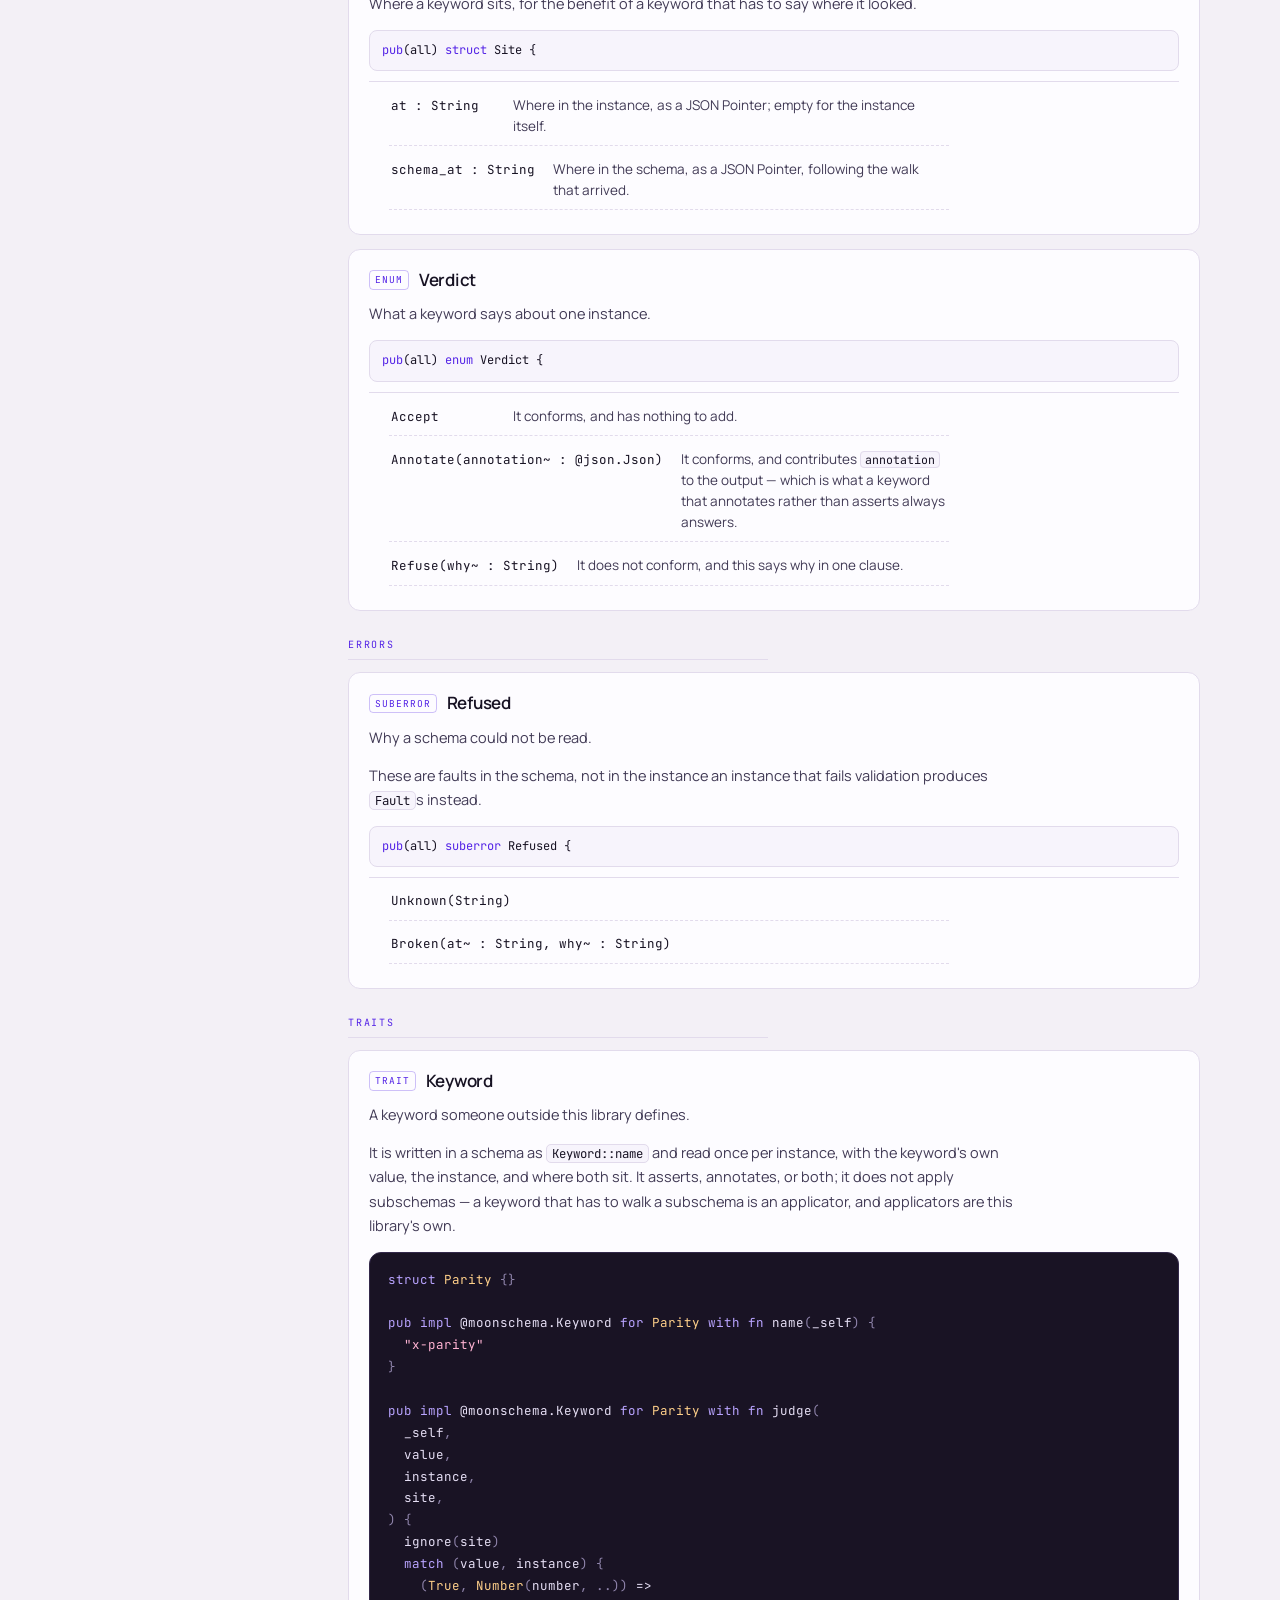
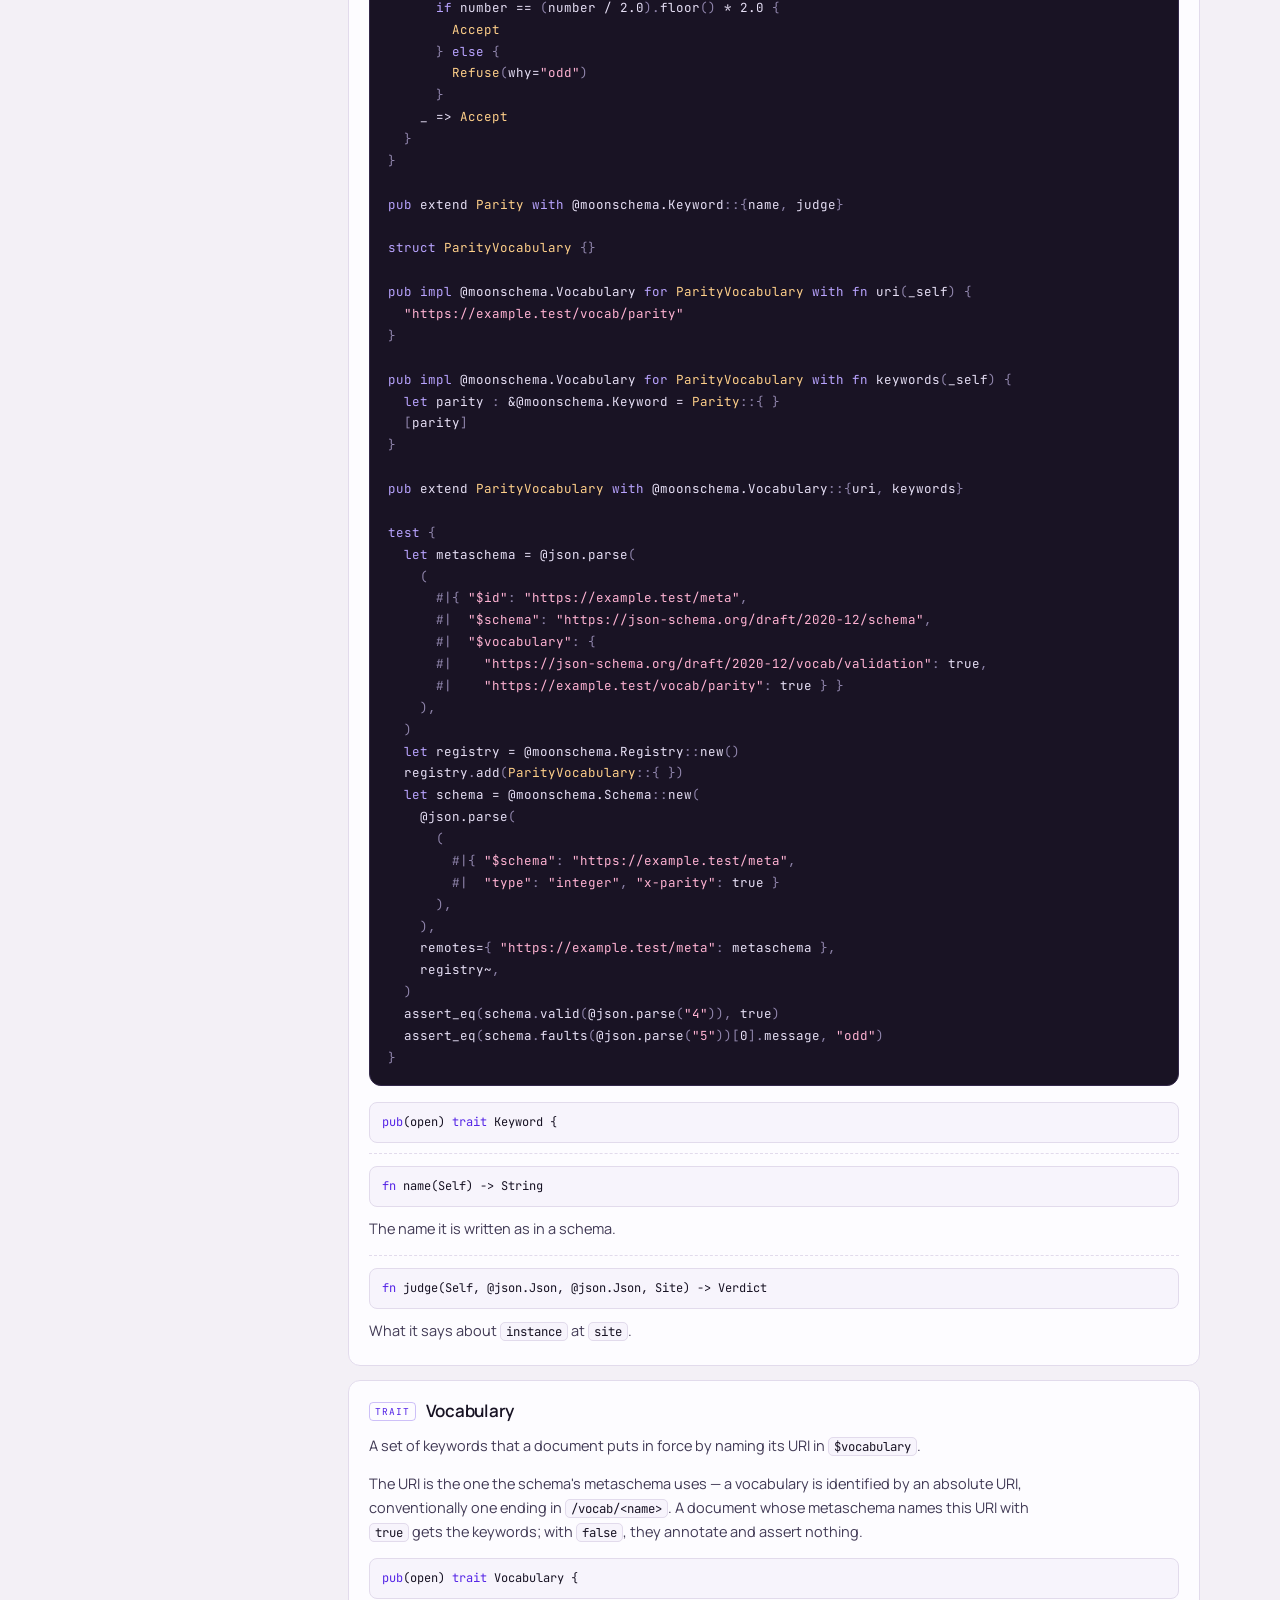
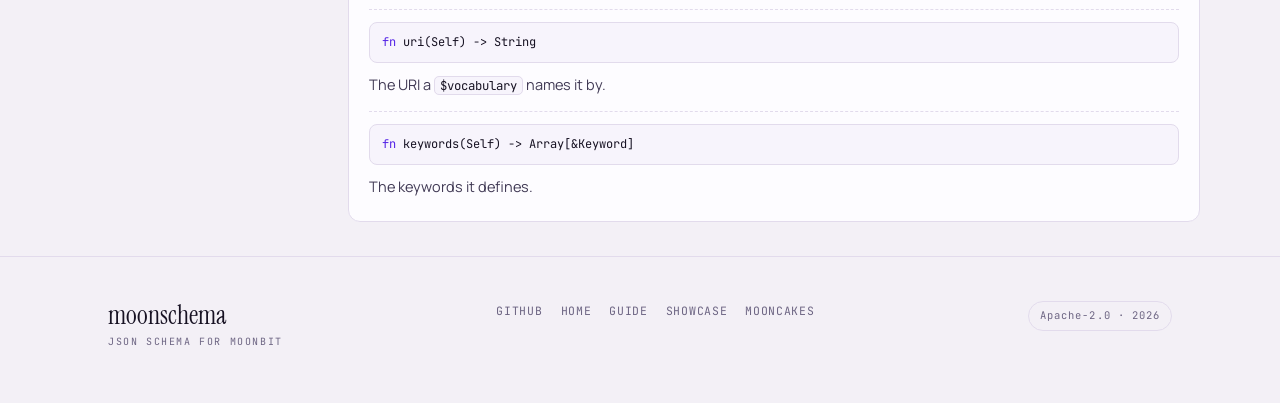
==== commit 6388bbd8: "docs(moonschema): the examples in the sources are tests that `moon test` runs. A `nocheck` block is " ====
--- a/docs/api.html
+++ b/docs/api.html
@@ -141,25 +141,38 @@
 <h3><span class="kind">struct</span>Schema</h3>
 <p>A schema document, read and ready to validate instances against.</p><p>The version is the one the document names in <code>$schema</code>, whatever <code>draft</code> said; a document is more specific than a setting. <code>remotes</code> are the documents a <code>$ref</code> may reach outside this one, by the URI each is registered under: this library opens no sockets, so what is not fed to it does not exist.</p>
 <div class="sig"><span class="k">pub</span> <span class="k">struct</span> Schema</div>
-<div class="member" id="schema-faults"><div class="sig"><span class="k">pub</span> <span class="k">fn</span> Schema::faults(Self, @json.Json) -&gt; Array[Fault]</div><p>Every reason <code>instance</code> failed, or an empty array when it validated.</p><p>The reasons, and not the shape of the walk: each fault says where in the instance it was, which keyword refused it, and where that keyword was. <code>Schema::report</code> is the other reading of the same walk, in the four formats §12 names.</p><pre data-lang="moonbit">let schema = @moonschema.Schema::new(
-  @json.parse("{ \"type\": \"integer\", \"minimum\": 1 }"),
-)
-for fault in schema.faults(@json.parse("0")) {
-  println(fault.to_string())
-}
-// the instance: below the minimum (minimum at /minimum)</pre></div>
-<div class="member" id="schema-new"><div class="sig"><span class="k">pub</span> <span class="k">fn</span> Schema::new(@json.Json, draft? : Draft, remotes? : Map[String, @json.Json], format? : Bool, registry? : Registry) -&gt; Self raise Refused</div><p>Read a schema document.</p><p><code>draft</code> is the version to read it at when it does not name one; a <code>$schema</code> it does name wins. <code>remotes</code> are the documents a <code>$ref</code> may reach, each under the URI it is referred to by.</p><p><code>registry</code> holds the vocabularies a document may ask for beyond the built-in ones: a <code>$vocabulary</code> naming one of them puts its keywords in force, naming one nobody holds with <code>true</code> refuses the document, and naming it with <code>false</code> leaves its keywords as annotations.</p><p><code>format</code> decides whether <code>format</code> asserts. Left out, the document answers for itself: an annotation before v1 unless its dialect's metaschema declares the assertion vocabulary, and an assertion throughout v1. Given, it is the answer, because a call is more specific than a document's dialect, which is more specific than a version's default.</p><pre data-lang="moonbit">let schema = @moonschema.Schema::new(
-  @json.parse("{ \"type\": \"object\", \"required\": [\"id\"] }"),
-)
-schema.valid(@json.parse("{\"id\": 1}"))   // true</pre></div>
-<div class="member" id="schema-report"><div class="sig"><span class="k">pub</span> <span class="k">fn</span> Schema::report(Self, @json.Json, output? : Output) -&gt; Report</div><p>Validate <code>instance</code> and answer in the format <code>output</code> names.</p><pre data-lang="moonbit">let schema = @moonschema.Schema::new(
-  @json.parse("{ \"type\": \"integer\", \"minimum\": 1 }"),
-)
-let report = schema.report(@json.parse("0"), output=@moonschema.Output::Basic)
-println(report.to_json().stringify(indent=2))</pre></div>
-<div class="member" id="schema-valid"><div class="sig"><span class="k">pub</span> <span class="k">fn</span> Schema::valid(Self, @json.Json) -&gt; Bool</div><p>Whether <code>instance</code> validates.</p><p>This is the flag output (§12.4.1): the cheapest answer, and the one a guard on a request wants. <code>Schema::faults</code> says why not.</p><pre data-lang="moonbit">let schema = @moonschema.Schema::new(@json.parse("{ \"type\": \"integer\" }"))
-schema.valid(@json.parse("7"))          // true
-schema.valid(@json.parse("\"seven\""))   // false</pre></div>
+<div class="member" id="schema-faults"><div class="sig"><span class="k">pub</span> <span class="k">fn</span> Schema::faults(Self, @json.Json) -&gt; Array[Fault]</div><p>Every reason <code>instance</code> failed, or an empty array when it validated.</p><p>The reasons, and not the shape of the walk: each fault says where in the instance it was, which keyword refused it, and where that keyword was. <code>Schema::report</code> is the other reading of the same walk, in the four formats §12 names.</p><pre data-lang="moonbit">test {
+  let schema = @moonschema.Schema::new(
+    @json.parse("{ \"type\": \"integer\", \"minimum\": 1 }"),
+  )
+  let faults = schema.faults(@json.parse("0"))
+  assert_eq(faults.length(), 1)
+  assert_eq(faults[0].at, "")
+  assert_eq(faults[0].keyword, "minimum")
+  assert_eq(faults[0].schema_at, "/minimum")
+  assert_eq(faults[0].message, "below the minimum")
+}</pre></div>
+<div class="member" id="schema-new"><div class="sig"><span class="k">pub</span> <span class="k">fn</span> Schema::new(@json.Json, draft? : Draft, remotes? : Map[String, @json.Json], format? : Bool, registry? : Registry) -&gt; Self raise Refused</div><p>Read a schema document.</p><p><code>draft</code> is the version to read it at when it does not name one; a <code>$schema</code> it does name wins. <code>remotes</code> are the documents a <code>$ref</code> may reach, each under the URI it is referred to by.</p><p><code>registry</code> holds the vocabularies a document may ask for beyond the built-in ones: a <code>$vocabulary</code> naming one of them puts its keywords in force, naming one nobody holds with <code>true</code> refuses the document, and naming it with <code>false</code> leaves its keywords as annotations.</p><p><code>format</code> decides whether <code>format</code> asserts. Left out, the document answers for itself: an annotation before v1 unless its dialect's metaschema declares the assertion vocabulary, and an assertion throughout v1. Given, it is the answer, because a call is more specific than a document's dialect, which is more specific than a version's default.</p><pre data-lang="moonbit">test {
+  let schema = @moonschema.Schema::new(
+    @json.parse("{ \"type\": \"object\", \"required\": [\"id\"] }"),
+  )
+  assert_eq(schema.valid(@json.parse("{\"id\": 1}")), true)
+  assert_eq(schema.valid(@json.parse("{}")), false)
+}</pre></div>
+<div class="member" id="schema-report"><div class="sig"><span class="k">pub</span> <span class="k">fn</span> Schema::report(Self, @json.Json, output? : Output) -&gt; Report</div><p>Validate <code>instance</code> and answer in the format <code>output</code> names.</p><pre data-lang="moonbit">test {
+  let schema = @moonschema.Schema::new(
+    @json.parse("{ \"type\": \"integer\", \"minimum\": 1 }"),
+  )
+  let report = schema.report(@json.parse("0"), output=@moonschema.Output::Basic)
+  assert_eq(report.valid, false)
+  assert_eq(report.units[0].keyword_at, "/minimum")
+  assert_eq(report.units[0].error, Some("below the minimum"))
+}</pre></div>
+<div class="member" id="schema-valid"><div class="sig"><span class="k">pub</span> <span class="k">fn</span> Schema::valid(Self, @json.Json) -&gt; Bool</div><p>Whether <code>instance</code> validates.</p><p>This is the flag output (§12.4.1): the cheapest answer, and the one a guard on a request wants. <code>Schema::faults</code> says why not.</p><pre data-lang="moonbit">test {
+  let schema = @moonschema.Schema::new(@json.parse("{ \"type\": \"integer\" }"))
+  assert_eq(schema.valid(@json.parse("7")), true)
+  assert_eq(schema.valid(@json.parse("\"seven\"")), false)
+}</pre></div>
 </div>
 <div class="entry" id="site">
 <h3><span class="kind">struct</span>Site</h3>
@@ -185,26 +198,70 @@
 <div class="kind-group"><p class="g" id="traits">Traits</p>
 <div class="entry" id="keyword">
 <h3><span class="kind">trait</span>Keyword</h3>
-<p>A keyword someone outside this library defines.</p><p>It is written in a schema as <code>Keyword::name</code> and read once per instance, with the keyword's own value, the instance, and where both sit. It asserts, annotates, or both; it does not apply subschemas — a keyword that has to walk a subschema is an applicator, and applicators are this library's own.</p><pre data-lang="moonbit">struct Even {}
-
-pub impl Keyword for Even with fn name(_self) {
-  "x-even"
-}
-
-pub impl Keyword for Even with fn judge(_self, value, instance, site) {
+<p>A keyword someone outside this library defines.</p><p>It is written in a schema as <code>Keyword::name</code> and read once per instance, with the keyword's own value, the instance, and where both sit. It asserts, annotates, or both; it does not apply subschemas — a keyword that has to walk a subschema is an applicator, and applicators are this library's own.</p><pre data-lang="moonbit">struct Parity {}
+
+pub impl @moonschema.Keyword for Parity with fn name(_self) {
+  "x-parity"
+}
+
+pub impl @moonschema.Keyword for Parity with fn judge(
+  _self,
+  value,
+  instance,
+  site,
+) {
   ignore(site)
   match (value, instance) {
     (True, Number(number, ..)) =&gt;
-      if number % 2.0 == 0.0 {
+      if number == (number / 2.0).floor() * 2.0 {
         Accept
       } else {
-        Refuse("odd")
+        Refuse(why="odd")
       }
-    _ =&gt; Accept()
+    _ =&gt; Accept
   }
 }
 
-pub extend Even with Keyword::{name, judge}</pre>
+pub extend Parity with @moonschema.Keyword::{name, judge}
+
+struct ParityVocabulary {}
+
+pub impl @moonschema.Vocabulary for ParityVocabulary with fn uri(_self) {
+  "https://example.test/vocab/parity"
+}
+
+pub impl @moonschema.Vocabulary for ParityVocabulary with fn keywords(_self) {
+  let parity : &amp;@moonschema.Keyword = Parity::{ }
+  [parity]
+}
+
+pub extend ParityVocabulary with @moonschema.Vocabulary::{uri, keywords}
+
+test {
+  let metaschema = @json.parse(
+    (
+      #|{ "$id": "https://example.test/meta",
+      #|  "$schema": "https://json-schema.org/draft/2020-12/schema",
+      #|  "$vocabulary": {
+      #|    "https://json-schema.org/draft/2020-12/vocab/validation": true,
+      #|    "https://example.test/vocab/parity": true } }
+    ),
+  )
+  let registry = @moonschema.Registry::new()
+  registry.add(ParityVocabulary::{ })
+  let schema = @moonschema.Schema::new(
+    @json.parse(
+      (
+        #|{ "$schema": "https://example.test/meta",
+        #|  "type": "integer", "x-parity": true }
+      ),
+    ),
+    remotes={ "https://example.test/meta": metaschema },
+    registry~,
+  )
+  assert_eq(schema.valid(@json.parse("4")), true)
+  assert_eq(schema.faults(@json.parse("5"))[0].message, "odd")
+}</pre>
 <div class="sig"><span class="k">pub</span>(open) <span class="k">trait</span> Keyword {</div>
 <div class="member" id="keyword-name"><div class="sig"><span class="k">fn</span> name(Self) -&gt; String</div><p>The name it is written as in a schema.</p></div>
 <div class="member" id="keyword-judge"><div class="sig"><span class="k">fn</span> judge(Self, @json.Json, @json.Json, Site) -&gt; Verdict</div><p>What it says about <code>instance</code> at <code>site</code>.</p></div>
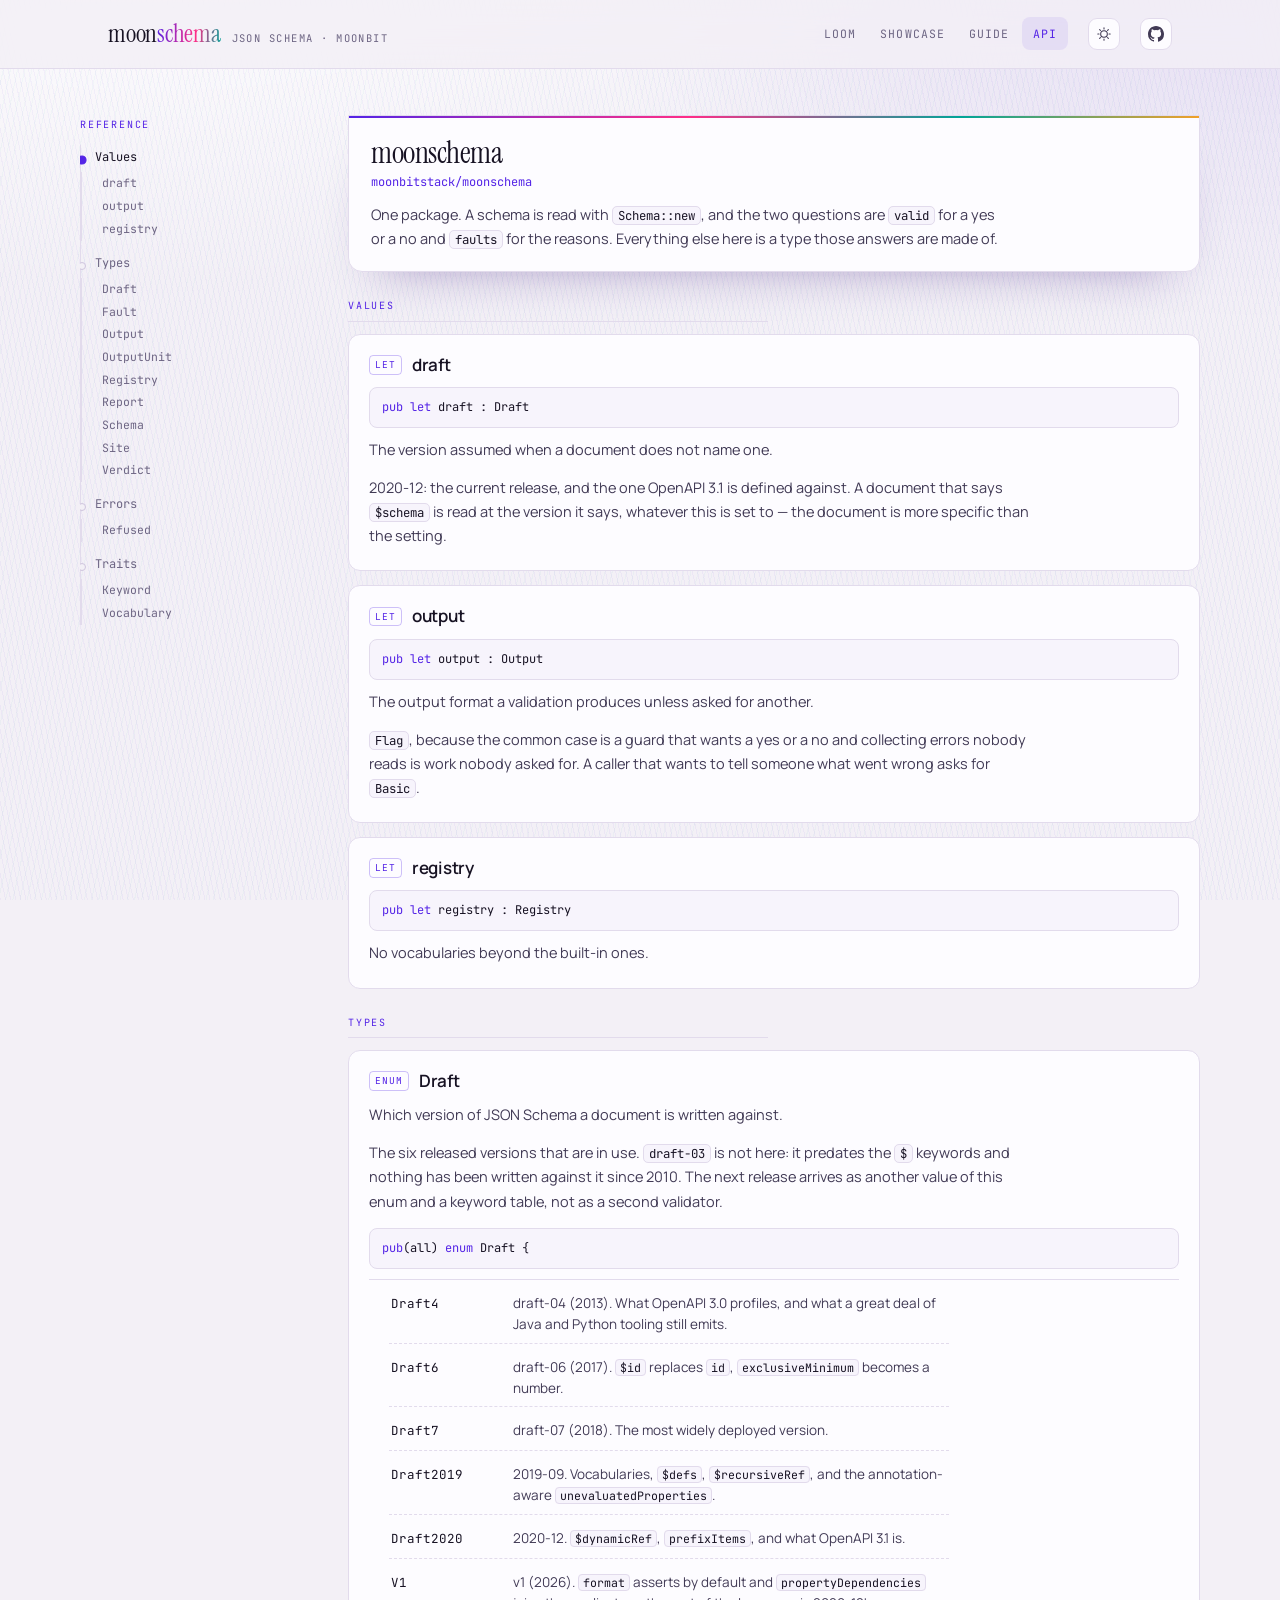
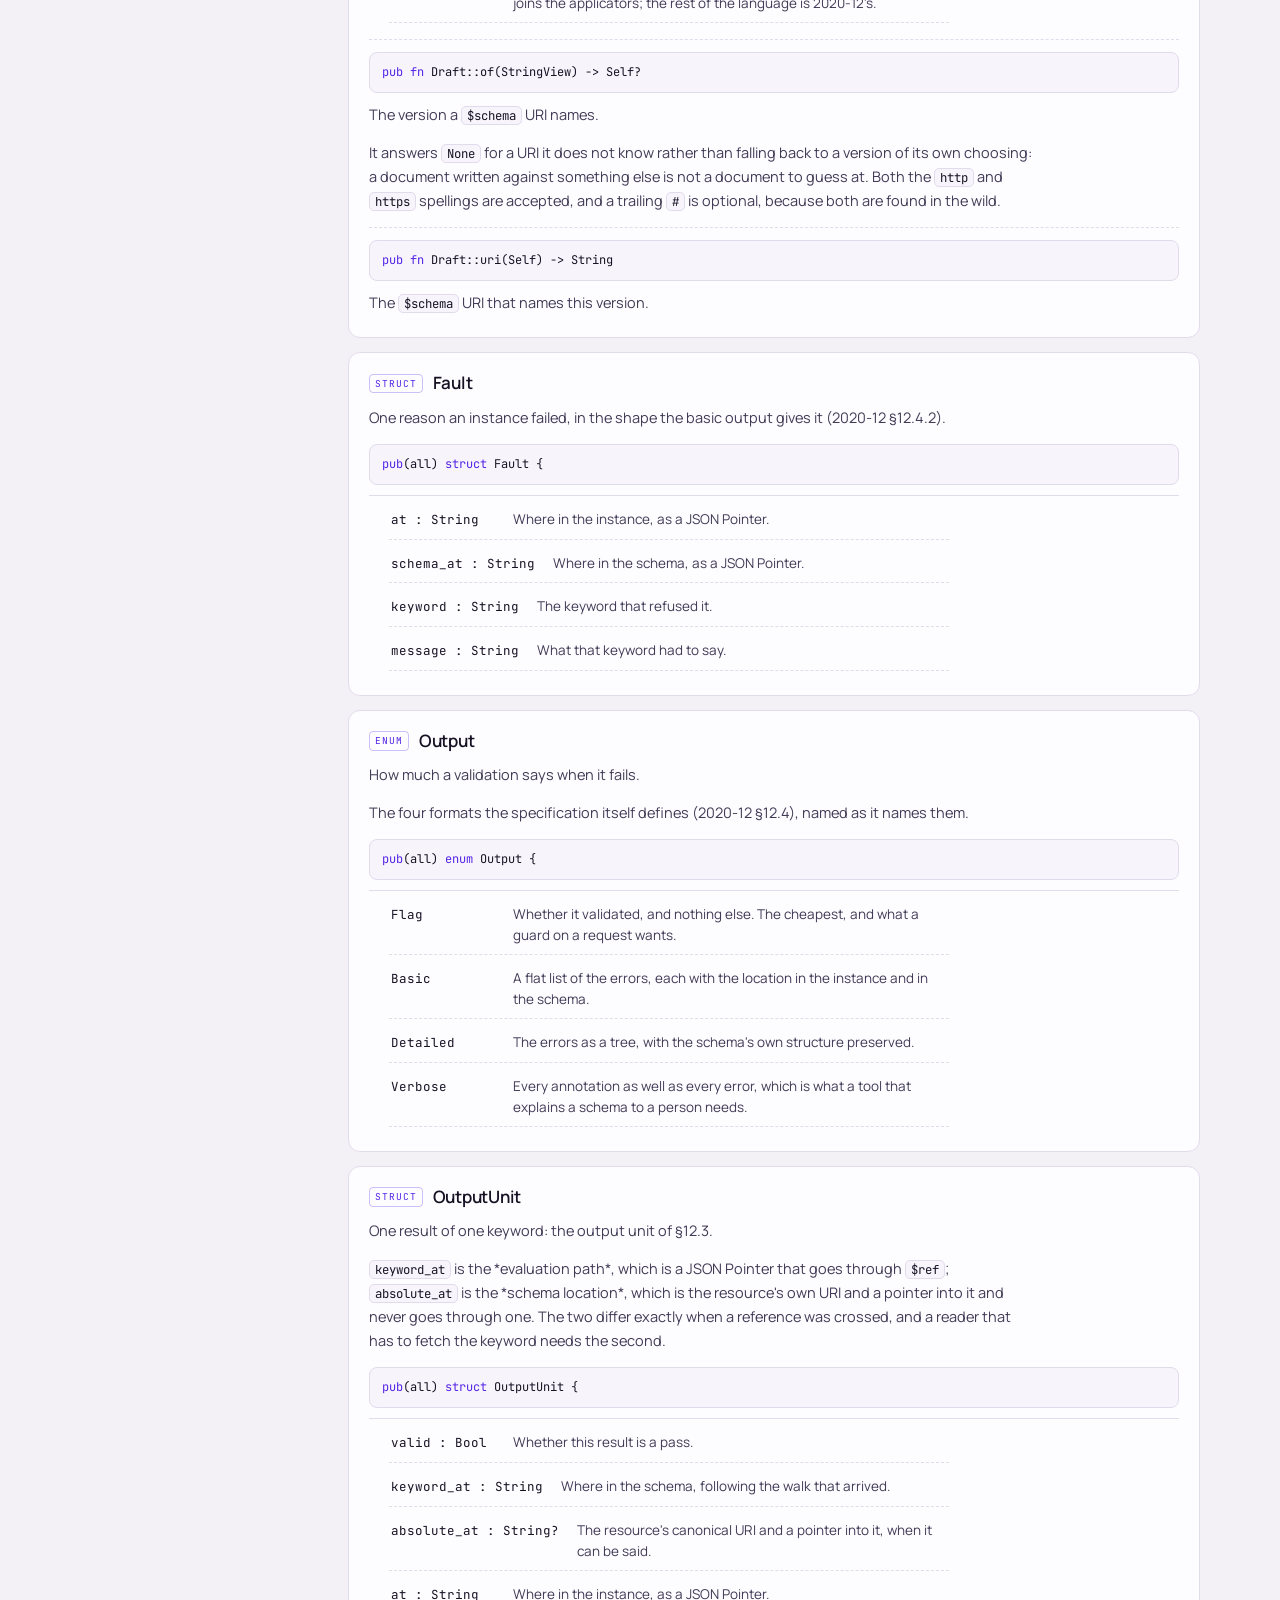
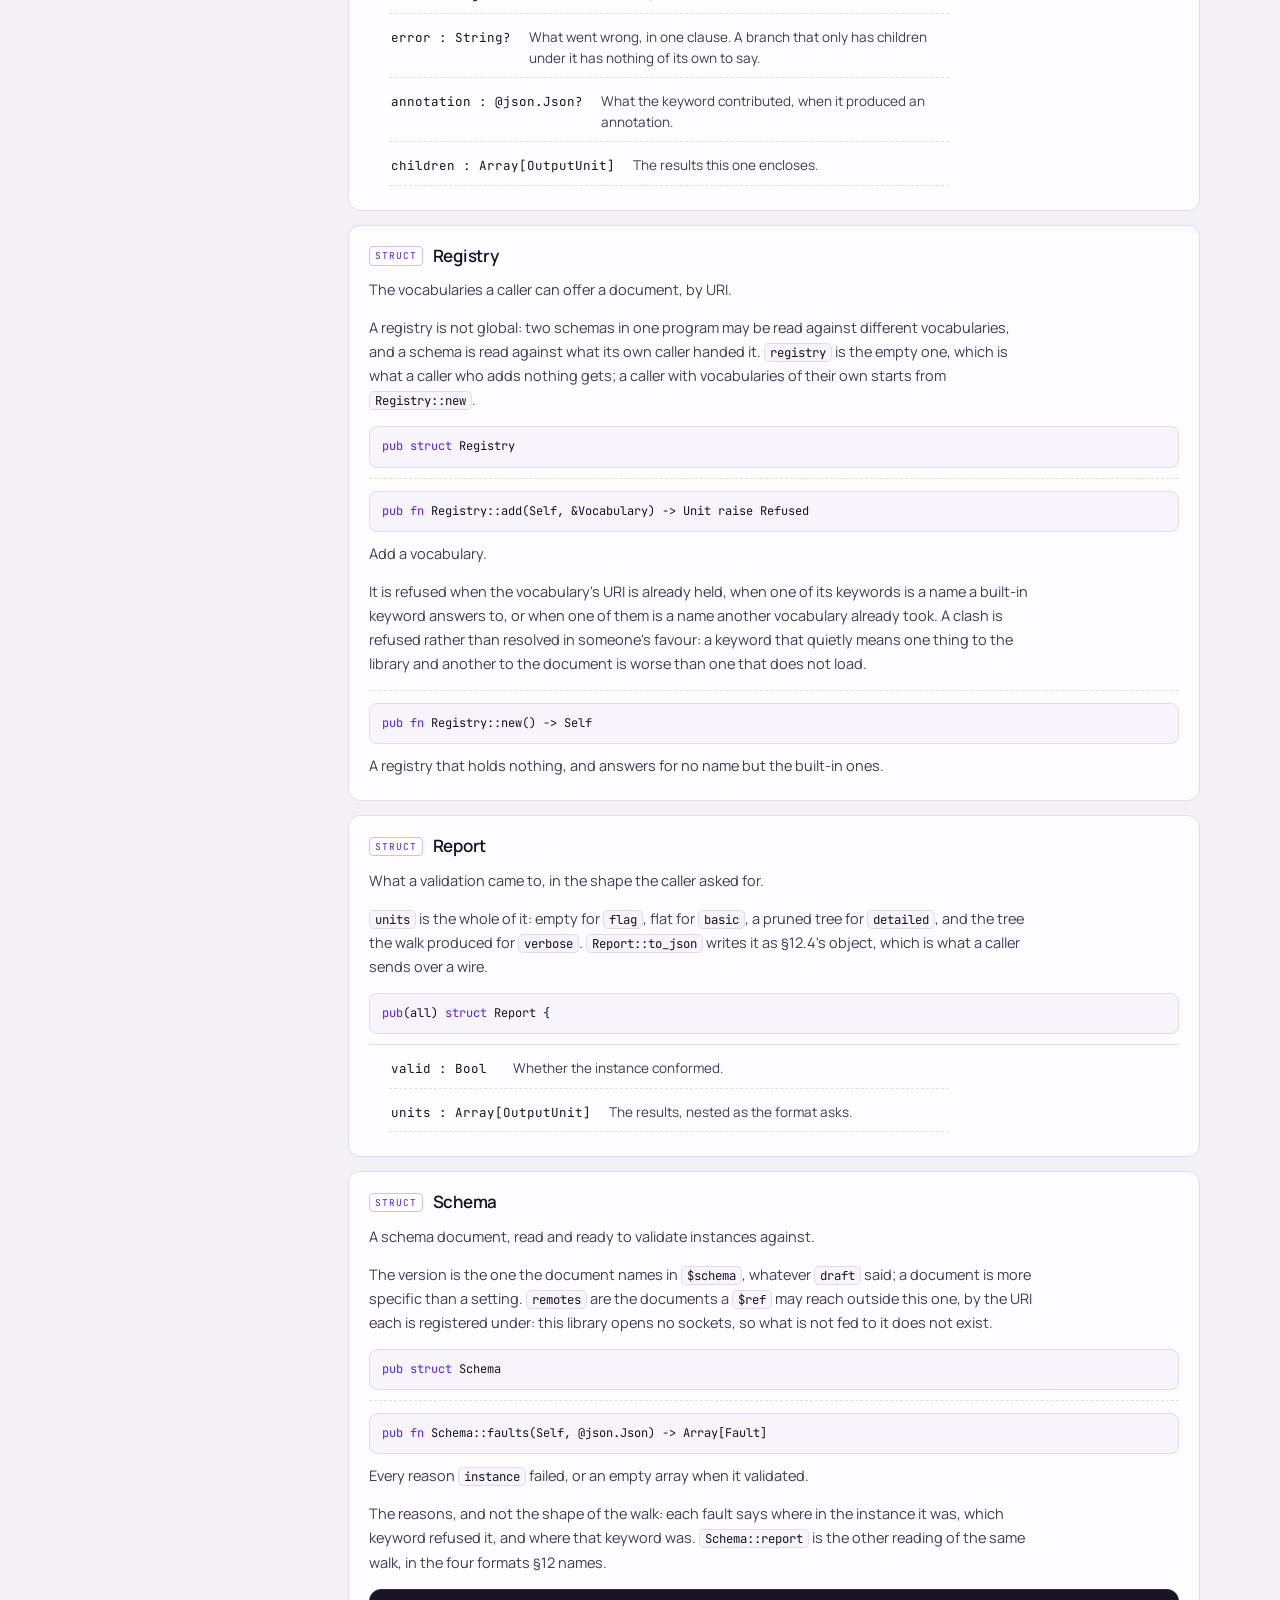
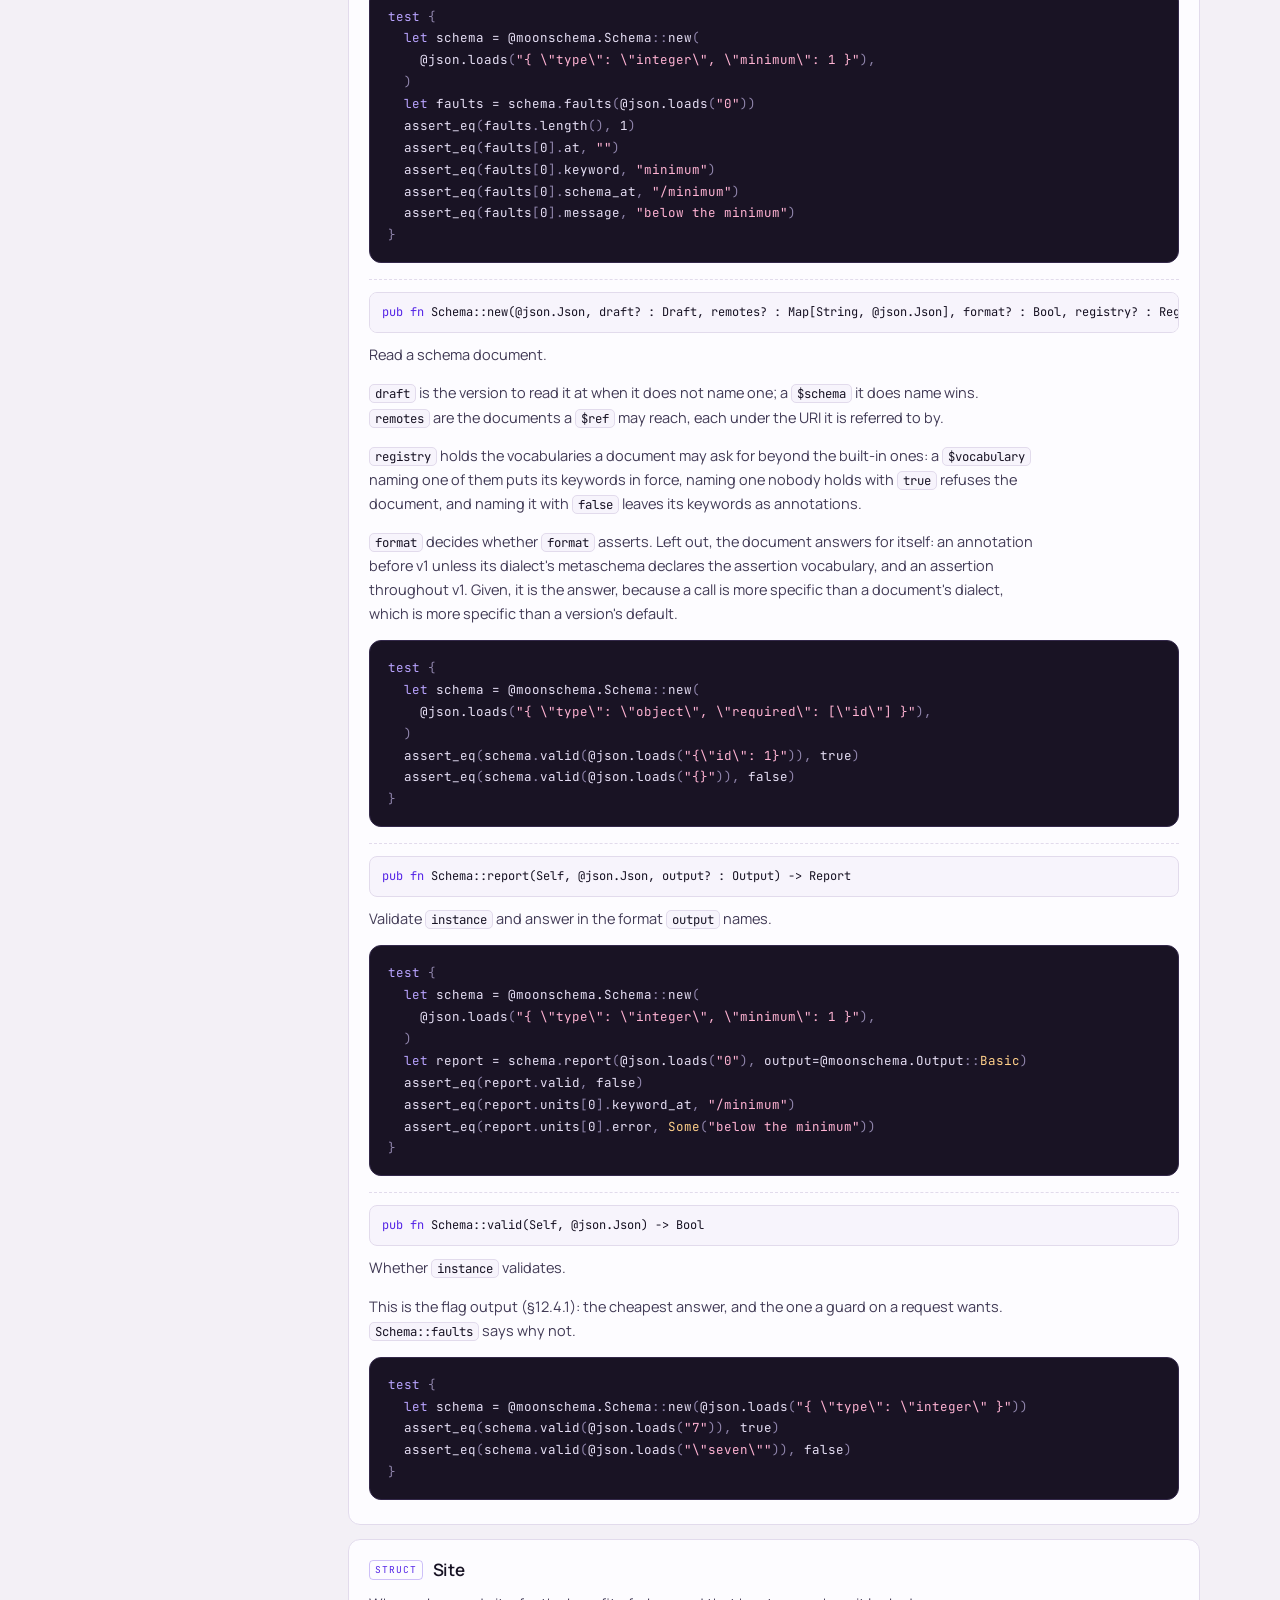
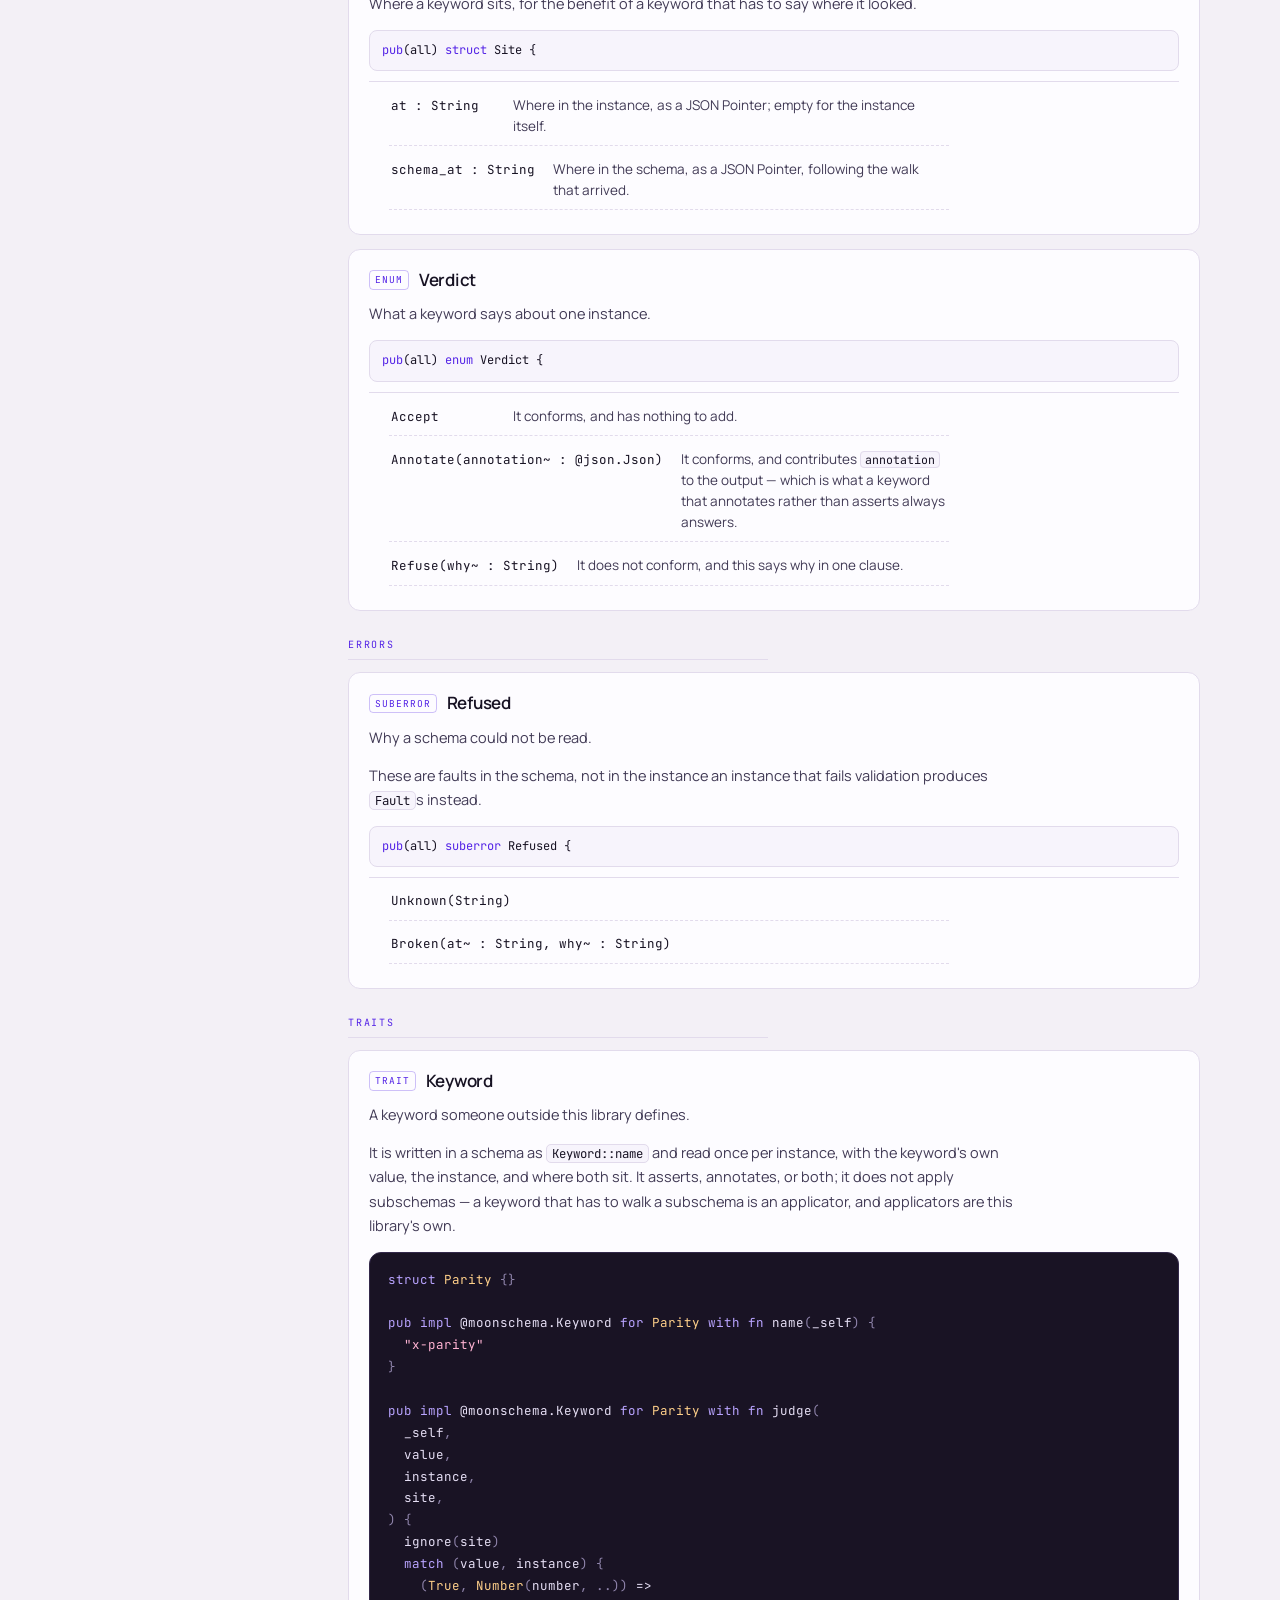
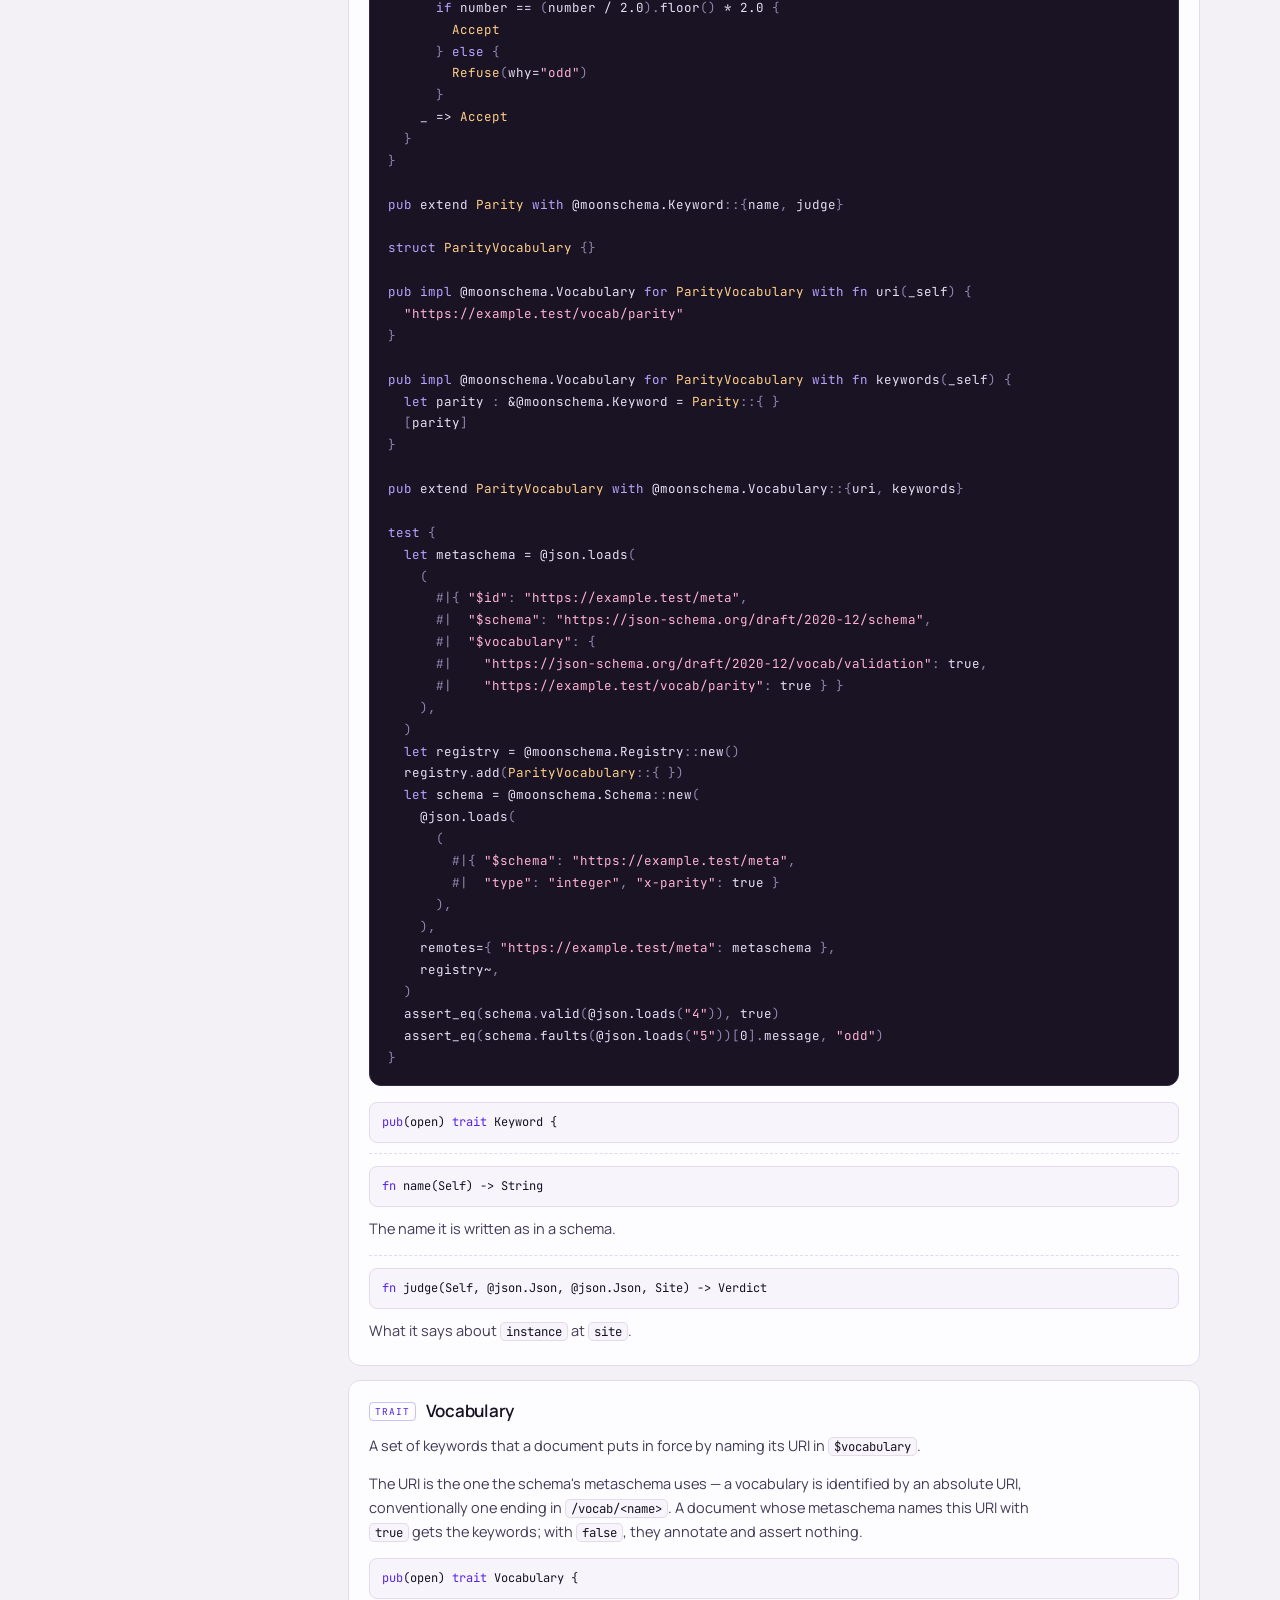
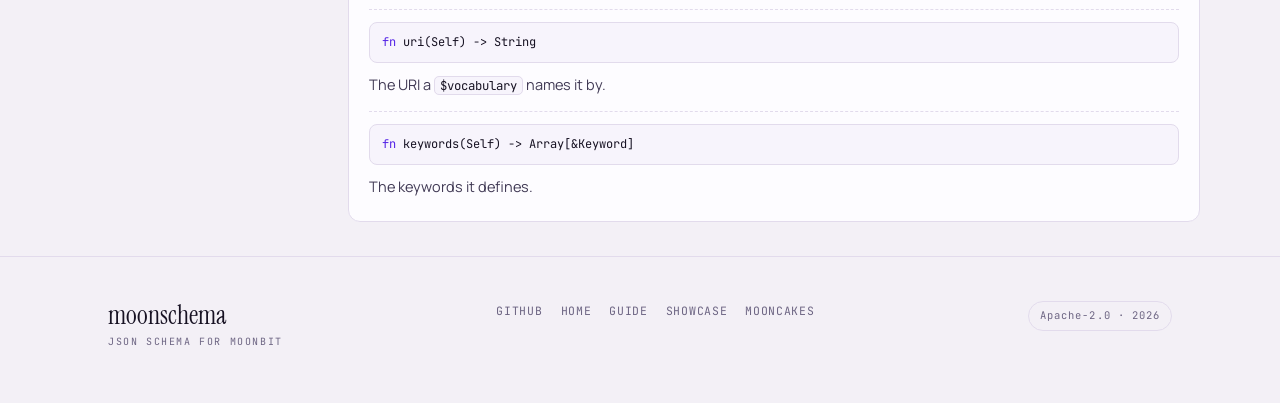
==== commit 0732d30b: "refactor(moonschema): read and write JSON text through moonjson The JSON text read/write sites in th" ====
--- a/docs/api.html
+++ b/docs/api.html
@@ -143,9 +143,9 @@
 <div class="sig"><span class="k">pub</span> <span class="k">struct</span> Schema</div>
 <div class="member" id="schema-faults"><div class="sig"><span class="k">pub</span> <span class="k">fn</span> Schema::faults(Self, @json.Json) -&gt; Array[Fault]</div><p>Every reason <code>instance</code> failed, or an empty array when it validated.</p><p>The reasons, and not the shape of the walk: each fault says where in the instance it was, which keyword refused it, and where that keyword was. <code>Schema::report</code> is the other reading of the same walk, in the four formats §12 names.</p><pre data-lang="moonbit">test {
   let schema = @moonschema.Schema::new(
-    @json.parse("{ \"type\": \"integer\", \"minimum\": 1 }"),
-  )
-  let faults = schema.faults(@json.parse("0"))
+    @json.loads("{ \"type\": \"integer\", \"minimum\": 1 }"),
+  )
+  let faults = schema.faults(@json.loads("0"))
   assert_eq(faults.length(), 1)
   assert_eq(faults[0].at, "")
   assert_eq(faults[0].keyword, "minimum")
@@ -154,24 +154,24 @@
 }</pre></div>
 <div class="member" id="schema-new"><div class="sig"><span class="k">pub</span> <span class="k">fn</span> Schema::new(@json.Json, draft? : Draft, remotes? : Map[String, @json.Json], format? : Bool, registry? : Registry) -&gt; Self raise Refused</div><p>Read a schema document.</p><p><code>draft</code> is the version to read it at when it does not name one; a <code>$schema</code> it does name wins. <code>remotes</code> are the documents a <code>$ref</code> may reach, each under the URI it is referred to by.</p><p><code>registry</code> holds the vocabularies a document may ask for beyond the built-in ones: a <code>$vocabulary</code> naming one of them puts its keywords in force, naming one nobody holds with <code>true</code> refuses the document, and naming it with <code>false</code> leaves its keywords as annotations.</p><p><code>format</code> decides whether <code>format</code> asserts. Left out, the document answers for itself: an annotation before v1 unless its dialect's metaschema declares the assertion vocabulary, and an assertion throughout v1. Given, it is the answer, because a call is more specific than a document's dialect, which is more specific than a version's default.</p><pre data-lang="moonbit">test {
   let schema = @moonschema.Schema::new(
-    @json.parse("{ \"type\": \"object\", \"required\": [\"id\"] }"),
-  )
-  assert_eq(schema.valid(@json.parse("{\"id\": 1}")), true)
-  assert_eq(schema.valid(@json.parse("{}")), false)
+    @json.loads("{ \"type\": \"object\", \"required\": [\"id\"] }"),
+  )
+  assert_eq(schema.valid(@json.loads("{\"id\": 1}")), true)
+  assert_eq(schema.valid(@json.loads("{}")), false)
 }</pre></div>
 <div class="member" id="schema-report"><div class="sig"><span class="k">pub</span> <span class="k">fn</span> Schema::report(Self, @json.Json, output? : Output) -&gt; Report</div><p>Validate <code>instance</code> and answer in the format <code>output</code> names.</p><pre data-lang="moonbit">test {
   let schema = @moonschema.Schema::new(
-    @json.parse("{ \"type\": \"integer\", \"minimum\": 1 }"),
-  )
-  let report = schema.report(@json.parse("0"), output=@moonschema.Output::Basic)
+    @json.loads("{ \"type\": \"integer\", \"minimum\": 1 }"),
+  )
+  let report = schema.report(@json.loads("0"), output=@moonschema.Output::Basic)
   assert_eq(report.valid, false)
   assert_eq(report.units[0].keyword_at, "/minimum")
   assert_eq(report.units[0].error, Some("below the minimum"))
 }</pre></div>
 <div class="member" id="schema-valid"><div class="sig"><span class="k">pub</span> <span class="k">fn</span> Schema::valid(Self, @json.Json) -&gt; Bool</div><p>Whether <code>instance</code> validates.</p><p>This is the flag output (§12.4.1): the cheapest answer, and the one a guard on a request wants. <code>Schema::faults</code> says why not.</p><pre data-lang="moonbit">test {
-  let schema = @moonschema.Schema::new(@json.parse("{ \"type\": \"integer\" }"))
-  assert_eq(schema.valid(@json.parse("7")), true)
-  assert_eq(schema.valid(@json.parse("\"seven\"")), false)
+  let schema = @moonschema.Schema::new(@json.loads("{ \"type\": \"integer\" }"))
+  assert_eq(schema.valid(@json.loads("7")), true)
+  assert_eq(schema.valid(@json.loads("\"seven\"")), false)
 }</pre></div>
 </div>
 <div class="entry" id="site">
@@ -238,7 +238,7 @@
 pub extend ParityVocabulary with @moonschema.Vocabulary::{uri, keywords}
 
 test {
-  let metaschema = @json.parse(
+  let metaschema = @json.loads(
     (
       #|{ "$id": "https://example.test/meta",
       #|  "$schema": "https://json-schema.org/draft/2020-12/schema",
@@ -250,7 +250,7 @@
   let registry = @moonschema.Registry::new()
   registry.add(ParityVocabulary::{ })
   let schema = @moonschema.Schema::new(
-    @json.parse(
+    @json.loads(
       (
         #|{ "$schema": "https://example.test/meta",
         #|  "type": "integer", "x-parity": true }
@@ -259,8 +259,8 @@
     remotes={ "https://example.test/meta": metaschema },
     registry~,
   )
-  assert_eq(schema.valid(@json.parse("4")), true)
-  assert_eq(schema.faults(@json.parse("5"))[0].message, "odd")
+  assert_eq(schema.valid(@json.loads("4")), true)
+  assert_eq(schema.faults(@json.loads("5"))[0].message, "odd")
 }</pre>
 <div class="sig"><span class="k">pub</span>(open) <span class="k">trait</span> Keyword {</div>
 <div class="member" id="keyword-name"><div class="sig"><span class="k">fn</span> name(Self) -&gt; String</div><p>The name it is written as in a schema.</p></div>
--- a/docs/assets/site.css
+++ b/docs/assets/site.css
@@ -1142,7 +1142,7 @@
   border-bottom:1px dashed var(--thread);
   color:var(--ink);
 }
-.variants li small{font-family:var(--sans);font-size:13.5px;color:var(--ink-2);line-height:1.55}
+.variants li small{font-family:var(--sans);font-size:13.5px;color:var(--ink-2);line-height:1.55;overflow-wrap:anywhere}
 .variants li small code{font-size:.86em;background:var(--cloth-2);border:1px solid var(--thread);border-radius:4px;padding:0 4px}
 .kind-group{margin:0 0 10px}
 .kind-group > .g{
@@ -1180,6 +1180,11 @@
   .brand small{display:none}
   nav.top a{padding:6px 8px}
   .wrap{padding:0 18px}
+  /* A signature such as `Annotate(annotation~ : @json.Json)` is a single
+     unbreakable token in mono, so the two columns of a member stack on a phone
+     rather than pushing the page wider than the screen. */
+  .variants li{grid-template-columns:minmax(0,1fr);gap:2px}
+  .variants li{overflow-wrap:anywhere}
   section{padding:52px 0}
   .hero{padding:40px 0 30px}
 }
